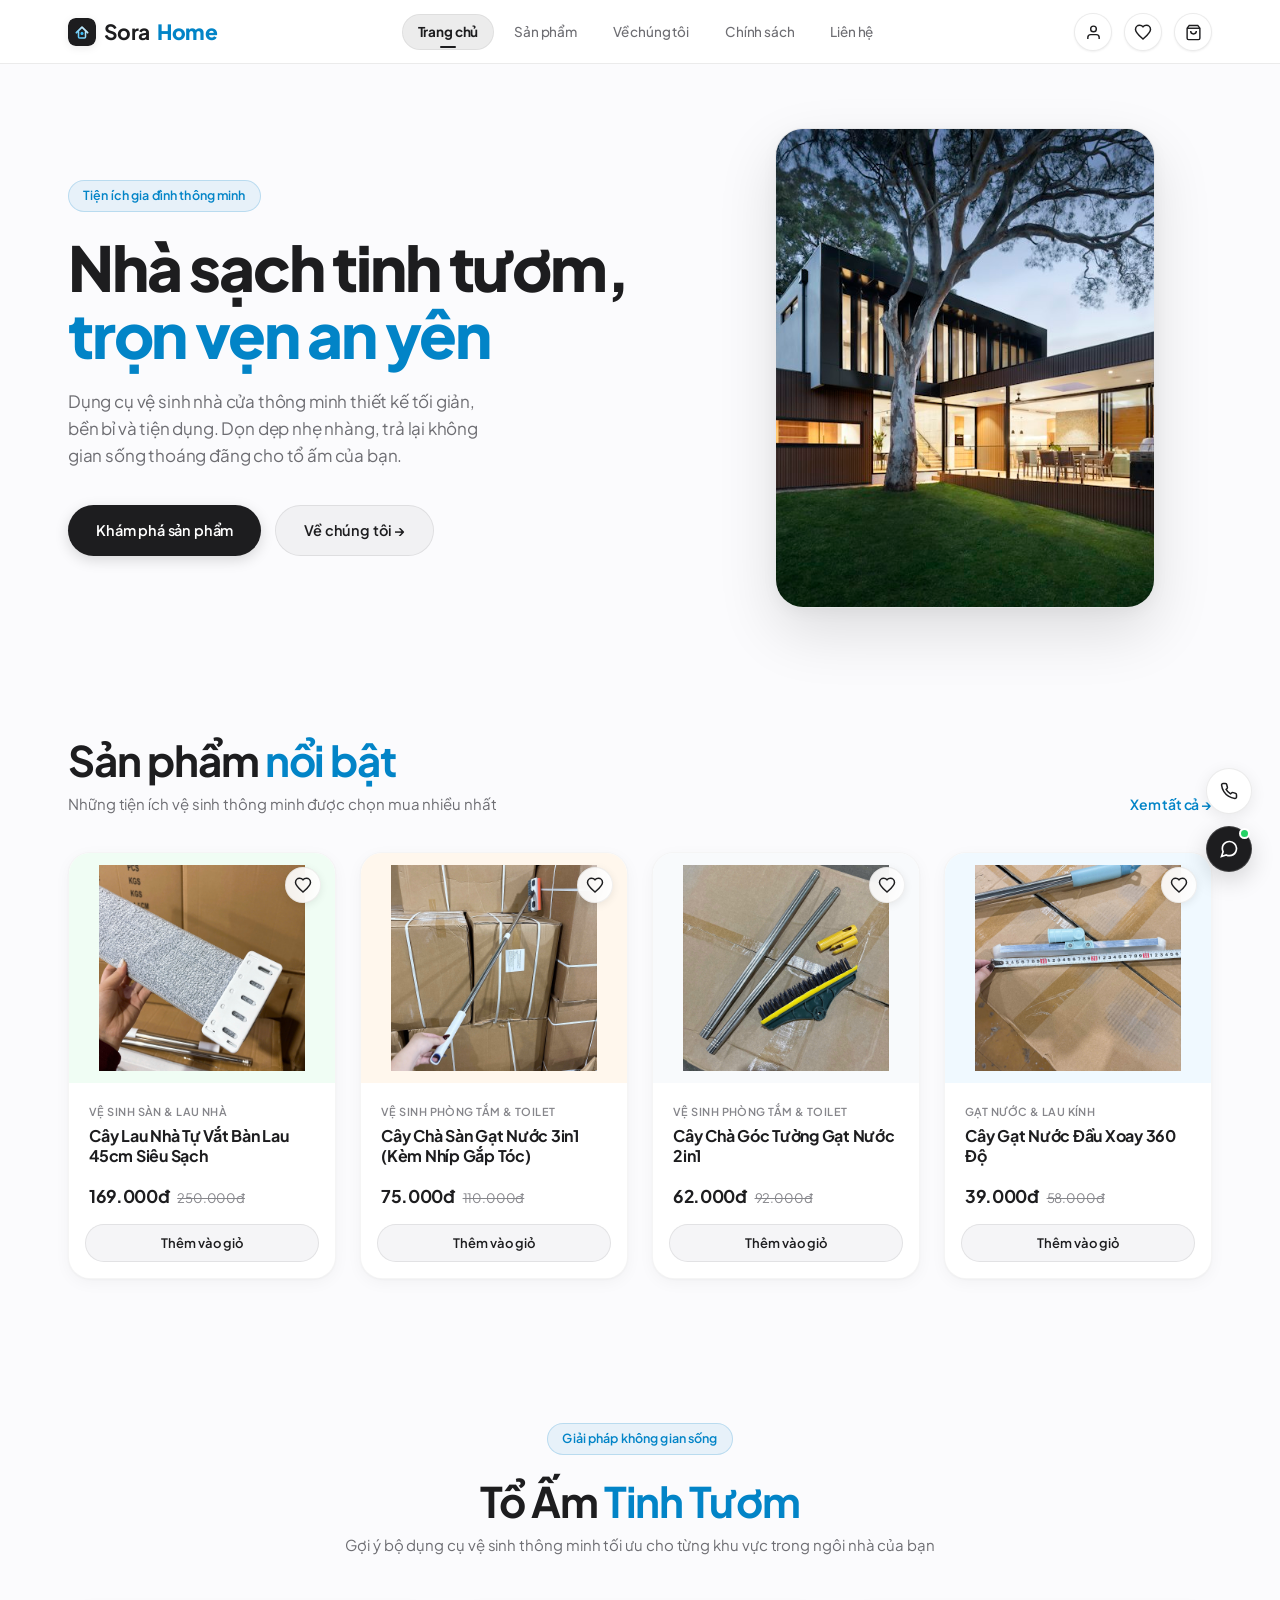
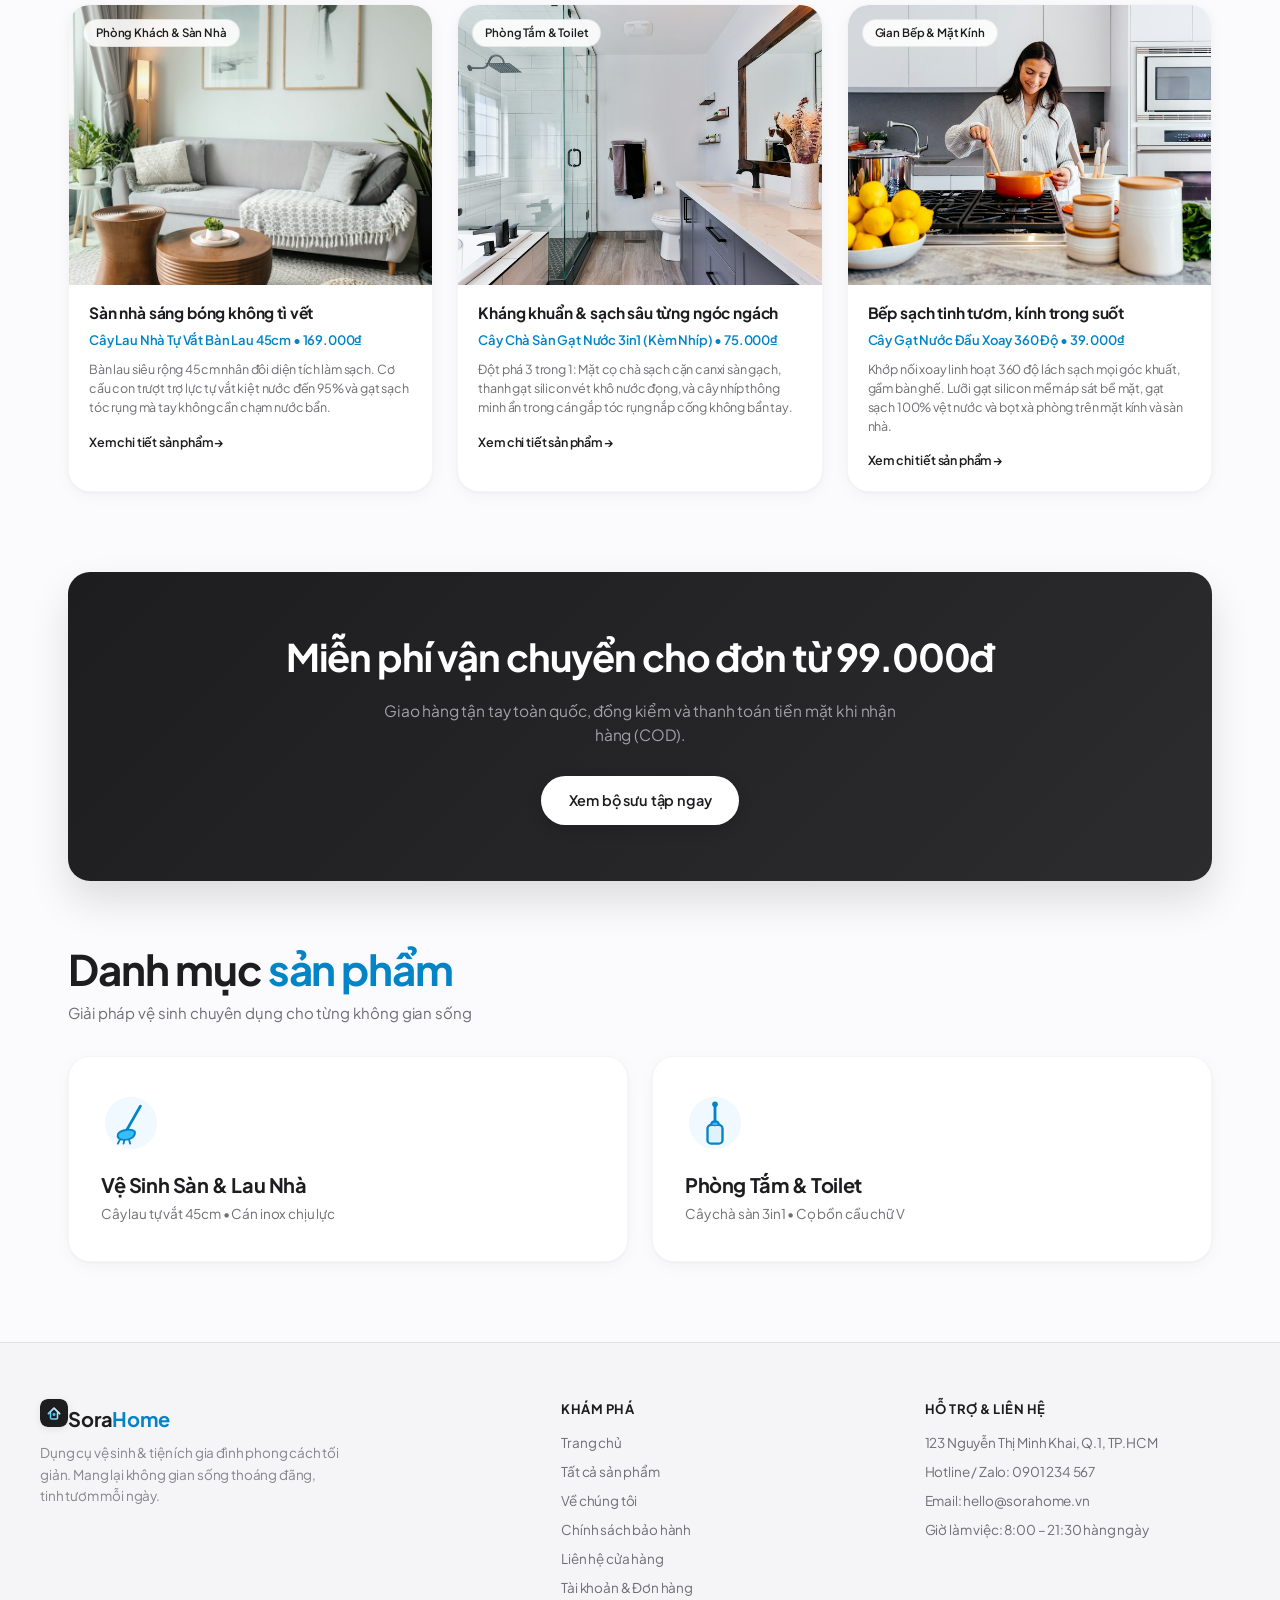
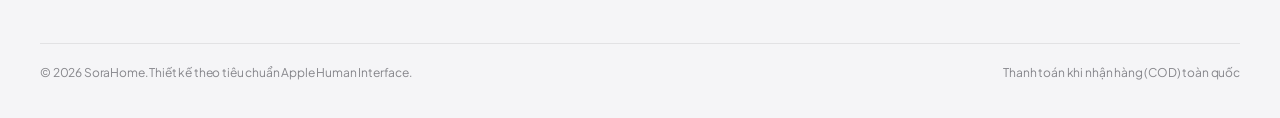
==== index.html @ 7e698f64 "feat: replace hair clips with real home cleaning tools from giadung47, update pricing 1.5x, remove s" ====
<!DOCTYPE html>
<html lang="vi">
<head>
  <meta charset="UTF-8"/>
  <meta name="viewport" content="width=device-width, initial-scale=1.0"/>
  <title>SoraHome — Dụng cụ vệ sinh & Giải pháp nhà sạch tối giản</title>
  <meta name="description" content="SoraHome — Dụng cụ vệ sinh nhà cửa, cây lau nhà thông minh, cọ toilet và tiện ích gia đình tối giản. Giao hàng toàn quốc."/>
  <link rel="icon" type="image/svg+xml" href="favicon.svg?v=26"/>
  <link rel="alternate icon" type="image/x-icon" href="favicon.ico?v=26"/>
  <link rel="apple-touch-icon" href="favicon.png?v=26"/>
  <meta name="theme-color" content="#38BDF8"/>
  <meta property="og:type" content="website"/>
  <meta property="og:title" content="SoraHome — Dụng cụ vệ sinh & Giải pháp nhà sạch tối giản"/>
  <meta property="og:description" content="Nhà sạch tinh tươm, sống trọn an yên. Dụng cụ vệ sinh nhà cửa thông minh thiết kế tối giản, vật liệu bền bỉ."/>
  <meta property="og:image" content="favicon.png?v=26"/>
  <link rel="stylesheet" href="style.css?v=26"/>
</head>
<body>

<div id="site-header"></div>

<!-- Hero Showcase -->
<section class="hero scroll-reveal">
  <div class="hero-text scroll-reveal-left">
    <div class="hero-eyebrow">Tiện ích gia đình thông minh</div>
    <h1 class="hero-title">Nhà sạch tinh tươm, <em>trọn vẹn an yên</em></h1>
    <p class="hero-desc">Dụng cụ vệ sinh nhà cửa thông minh thiết kế tối giản, bền bỉ và tiện dụng. Dọn dẹp nhẹ nhàng, trả lại không gian sống thoáng đãng cho tổ ấm của bạn.</p>
    <div class="hero-cta">
      <a href="products.html" class="btn-primary">Khám phá sản phẩm</a>
      <a href="about.html" class="btn-outline">Về chúng tôi →</a>
    </div>
  </div>
  <div class="hero-visual scroll-reveal-right">
    <div class="hero-campaign-card">
      <img src="images/lifestyle/hero-clean-home.jpg" alt="Không gian sống tinh tươm cùng SoraHome — Dụng cụ vệ sinh nhà cửa thông minh" class="hero-campaign-img" loading="eager"/>
    </div>
  </div>
</section>

<!-- Featured products -->
<section class="featured scroll-reveal">
  <div class="featured-header">
    <div>
      <h2 class="section-title">Sản phẩm <em>nổi bật</em></h2>
      <p class="section-sub">Những tiện ích vệ sinh thông minh được chọn mua nhiều nhất</p>
    </div>
    <a href="products.html" class="see-all-link">Xem tất cả →</a>
  </div>
  <div class="product-grid" id="featured-grid"></div>
</section>

<!-- Solutions: Giải pháp không gian sống (Editorial Living Spaces) -->
<section class="lookbook-section scroll-reveal" id="lookbook">
  <div class="lookbook-header">
    <div class="hero-eyebrow">Giải pháp không gian sống</div>
    <h2 class="section-title">Tổ Ấm <em>Tinh Tươm</em></h2>
    <p class="section-sub">Gợi ý bộ dụng cụ vệ sinh thông minh tối ưu cho từng khu vực trong ngôi nhà của bạn</p>
  </div>

  <div class="lookbook-grid">
    <!-- Space 1: Living Room -->
    <a href="product-detail.html?id=4" class="lookbook-card scroll-reveal delay-1" style="text-decoration:none; color:inherit; display:block;">
      <div class="lookbook-img-box">
        <span class="lookbook-overlay-tag">Phòng Khách & Sàn Nhà</span>
        <img src="images/lifestyle/living-space-livingroom.jpg" alt="Sàn nhà sáng bóng không tì vết" class="lookbook-real-img" loading="lazy"/>
      </div>
      <div class="lookbook-meta">
        <div class="lookbook-style-title">Sàn nhà sáng bóng không tì vết</div>
        <div class="lookbook-clip-name">Cây Lau Nhà Tự Vắt Bàn Lau 45cm • 169.000₫</div>
        <p class="lookbook-tip">Bàn lau siêu rộng 45cm nhân đôi diện tích làm sạch. Cơ cấu con trượt trợ lực tự vắt kiệt nước đến 95% và gạt sạch tóc rụng mà tay không cần chạm nước bẩn.</p>
        <span class="btn-shop-look">Xem chi tiết sản phẩm →</span>
      </div>
    </a>

    <!-- Space 2: Bathroom -->
    <a href="product-detail.html?id=3" class="lookbook-card scroll-reveal delay-2" style="text-decoration:none; color:inherit; display:block;">
      <div class="lookbook-img-box">
        <span class="lookbook-overlay-tag">Phòng Tắm & Toilet</span>
        <img src="images/lifestyle/living-space-bathroom.jpg" alt="Kháng khuẩn & sạch sâu từng ngóc ngách" class="lookbook-real-img" loading="lazy"/>
      </div>
      <div class="lookbook-meta">
        <div class="lookbook-style-title">Kháng khuẩn & sạch sâu từng ngóc ngách</div>
        <div class="lookbook-clip-name">Cây Chà Sàn Gạt Nước 3in1 (Kèm Nhíp) • 75.000₫</div>
        <p class="lookbook-tip">Đột phá 3 trong 1: Mặt cọ chà sạch cặn canxi sàn gạch, thanh gạt silicon vét khô nước đọng, và cây nhíp thông minh ẩn trong cán gắp tóc rụng nắp cống không bẩn tay.</p>
        <span class="btn-shop-look">Xem chi tiết sản phẩm →</span>
      </div>
    </a>

    <!-- Space 3: Kitchen -->
    <a href="product-detail.html?id=1" class="lookbook-card scroll-reveal delay-3" style="text-decoration:none; color:inherit; display:block;">
      <div class="lookbook-img-box">
        <span class="lookbook-overlay-tag">Gian Bếp & Mặt Kính</span>
        <img src="images/lifestyle/living-space-kitchen.jpg" alt="Bếp sạch tinh tươm, kính trong suốt" class="lookbook-real-img" loading="lazy"/>
      </div>
      <div class="lookbook-meta">
        <div class="lookbook-style-title">Bếp sạch tinh tươm, kính trong suốt</div>
        <div class="lookbook-clip-name">Cây Gạt Nước Đầu Xoay 360 Độ • 39.000₫</div>
        <p class="lookbook-tip">Khớp nối xoay linh hoạt 360 độ lách sạch mọi góc khuất, gầm bàn ghế. Lưỡi gạt silicon mềm áp sát bề mặt, gạt sạch 100% vệt nước và bọt xà phòng trên mặt kính và sàn nhà.</p>
        <span class="btn-shop-look">Xem chi tiết sản phẩm →</span>
      </div>
    </a>
  </div>
</section>

<!-- Minimalist Banner CTA -->
<section class="scroll-reveal" style="max-width:1200px; margin:0 auto; padding:0 28px 64px;">
  <div style="background:linear-gradient(135deg, #1d1d1f 0%, #2c2c2e 100%); border-radius:var(--radius-lg); padding:56px 40px; text-align:center; color:#fff; box-shadow:0 20px 40px rgba(0,0,0,0.12);">
    <h2 style="font-size:clamp(26px,4vw,38px); font-weight:700; letter-spacing:-0.03em; margin-bottom:12px;">Miễn phí vận chuyển cho đơn từ 99.000đ</h2>
    <p style="color:#a1a1a6; font-size:15.5px; max-width:540px; margin:0 auto 28px; line-height:1.6;">Giao hàng tận tay toàn quốc, đồng kiểm và thanh toán tiền mặt khi nhận hàng (COD).</p>
    <a href="products.html" class="btn-primary" style="background:#ffffff; color:#1d1d1f;">Xem bộ sưu tập ngay</a>
  </div>
</section>

<!-- Categories (Apple Squircle Surface Cards) -->
<section class="scroll-reveal" style="max-width:1200px; margin:0 auto; padding:0 28px 80px;">
  <h2 class="section-title" style="margin-bottom:8px;">Danh mục <em>sản phẩm</em></h2>
  <p class="section-sub" style="margin-bottom:32px;">Giải pháp vệ sinh chuyên dụng cho từng không gian sống</p>
  <div style="display:grid; grid-template-columns:1fr 1fr; gap:24px;">
    <a href="products.html?cat=floor" class="scroll-reveal-left delay-1" style="display:block; background:#ffffff; border:1px solid var(--apple-border-light); border-radius:var(--radius-lg); padding:36px 32px; box-shadow:var(--shadow-card); transition:transform 0.3s var(--spring-snappy), box-shadow 0.3s ease;" onmouseover="this.style.transform='translateY(-4px)';this.style.boxShadow='var(--shadow-hover)'" onmouseout="this.style.transform='';this.style.boxShadow='var(--shadow-card)'">
      <div style="margin-bottom:16px;">
        <svg width="60" height="60" viewBox="0 0 64 64" fill="none">
          <circle cx="32" cy="32" r="28" fill="#F0F9FF"/>
          <!-- Modern Mop Icon -->
          <line x1="42" y1="14" x2="26" y2="42" stroke="#0284C7" stroke-width="3" stroke-linecap="round"/>
          <path d="M18 44 C20 40, 32 37, 36 41 C37 45, 34 50, 24 50 C19 50, 17 47, 18 44 Z" fill="#38BDF8" stroke="#0284C7" stroke-width="2"/>
          <path d="M20 50 L18 54 M25 50 L24 54 M30 50 L31 54" stroke="#0284C7" stroke-width="2" stroke-linecap="round"/>
        </svg>
      </div>
      <div style="font-size:20px; font-weight:700; color:var(--apple-black); letter-spacing:-0.02em; margin-bottom:4px;">Vệ Sinh Sàn & Lau Nhà</div>
      <div style="font-size:13.5px; color:var(--apple-secondary);">Cây lau tự vắt 45cm • Cán inox chịu lực</div>
    </a>

    <a href="products.html?cat=bathroom" class="scroll-reveal-right delay-2" style="display:block; background:#ffffff; border:1px solid var(--apple-border-light); border-radius:var(--radius-lg); padding:36px 32px; box-shadow:var(--shadow-card); transition:transform 0.3s var(--spring-snappy), box-shadow 0.3s ease;" onmouseover="this.style.transform='translateY(-4px)';this.style.boxShadow='var(--shadow-hover)'" onmouseout="this.style.transform='';this.style.boxShadow='var(--shadow-card)'">
      <div style="margin-bottom:16px;">
        <svg width="60" height="60" viewBox="0 0 64 64" fill="none">
          <circle cx="32" cy="32" r="28" fill="#F0F9FF"/>
          <!-- Modern Toilet Brush & Base Icon -->
          <rect x="24" y="34" width="16" height="20" rx="4" fill="#E0F2FE" stroke="#0284C7" stroke-width="2.5"/>
          <line x1="32" y1="12" x2="32" y2="34" stroke="#0284C7" stroke-width="3" stroke-linecap="round"/>
          <circle cx="32" cy="12" r="3" fill="#0284C7"/>
          <path d="M28 34 C28 29, 36 29, 36 34" stroke="#0284C7" stroke-width="2.5" fill="#38BDF8"/>
        </svg>
      </div>
      <div style="font-size:20px; font-weight:700; color:var(--apple-black); letter-spacing:-0.02em; margin-bottom:4px;">Phòng Tắm & Toilet</div>
      <div style="font-size:13.5px; color:var(--apple-secondary);">Cây chà sàn 3in1 • Cọ bồn cầu chữ V</div>
    </a>
  </div>
</section>

<div id="site-footer"></div>
<div class="toast-container"></div>

<script src="products.js?v=27"></script>
<script src="cart.js?v=27"></script>
<script src="main.js?v=27"></script>
<script>
  renderHeader();
  renderFooter();

  // Hiển thị 4 sản phẩm bán chạy nhất kèm hiệu ứng cuộn mượt
  const featured = [...PRODUCTS].sort((a,b) => b.reviewsCount - a.reviewsCount).slice(0, 4);
  const featuredGrid = document.getElementById('featured-grid');
  featuredGrid.innerHTML = featured.map((p, idx) => {
    return `<div class="scroll-reveal delay-${idx + 1}">${productCardHTML(p)}</div>`;
  }).join('');
  setTimeout(initScrollReveal, 50);
</script>
</body>
</html>
---- style.css ----
/* style.css — Nếp Tóc | Nâng cấp theo chuẩn Apple Design (WWDC Fluid Interfaces) */

/* ── Typography & System Fonts ── */
@import url('https://fonts.googleapis.com/css2?family=Plus+Jakarta+Sans:wght@400;500;600;700;800&display=swap');

/* ── Reset & Apple Base ── */
*, *::before, *::after {
  box-sizing: border-box;
  margin: 0;
  padding: 0;
  -webkit-font-smoothing: antialiased;
  -moz-osx-font-smoothing: grayscale;
}

html {
  scroll-behavior: smooth;
  font-size: 16px;
}

body {
  font-family: -apple-system, BlinkMacSystemFont, "SF Pro Text", "SF Pro Display", "Plus Jakarta Sans", "Helvetica Neue", sans-serif;
  background-color: #fbfbfd;
  color: #1d1d1f;
  min-height: 100vh;
  line-height: 1.55;
  letter-spacing: -0.01em;
  overflow-x: hidden;
}

img, svg {
  display: block;
  max-width: 100%;
}

a {
  text-decoration: none;
  color: inherit;
  transition: opacity 0.2s cubic-bezier(0.2, 0.8, 0.2, 1);
}

ul { list-style: none; }

button {
  cursor: pointer;
  border: none;
  background: none;
  font-family: inherit;
  outline: none;
}

/* ── Apple Design Variables ── */
:root {
  --apple-black: #1d1d1f;
  --apple-secondary: #6e6e73;
  --apple-tertiary: #86868b;
  --apple-bg: #fbfbfd;
  --apple-surface: #ffffff;
  --apple-surface-secondary: #f5f5f7;
  --apple-border: rgba(0, 0, 0, 0.08);
  --apple-border-light: rgba(0, 0, 0, 0.04);
  
  /* Brand Accent: SoraHome Sky Blue & Fresh Living */
  --accent-rose: #0284c7;
  --accent-rose-hover: #0369a1;
  --accent-rose-soft: rgba(2, 132, 199, 0.08);
  --accent-rose-border: rgba(2, 132, 199, 0.2);
  --accent-amber: #e67700;
  --accent-blue: #0071e3;

  /* Apple Squircle Radii */
  --radius-sm: 10px;
  --radius-md: 16px;
  --radius-lg: 22px;
  --radius-pill: 9999px;

  /* Layered Shadows (Diffuse + Contact) */
  --shadow-subtle: 0 1px 3px rgba(0,0,0,0.03), 0 1px 2px rgba(0,0,0,0.04);
  --shadow-card: 0 4px 16px rgba(0,0,0,0.04), 0 1px 2px rgba(0,0,0,0.03);
  --shadow-hover: 0 20px 40px rgba(0,0,0,0.08), 0 4px 8px rgba(0,0,0,0.03);
  --shadow-modal: 0 30px 60px rgba(0,0,0,0.18), 0 10px 20px rgba(0,0,0,0.08);

  /* Apple Fluid Motion Springs */
  --spring-snappy: cubic-bezier(0.2, 0.8, 0.2, 1);
  --spring-bounce: cubic-bezier(0.16, 1, 0.3, 1);
  --spring-quick: 180ms cubic-bezier(0.2, 0.8, 0.2, 1);
}

/* ── Principle 1: Zero-Latency Physical Feedback ── */
button:active,
.btn-primary:active,
.btn-add:active,
.btn-outline:active,
.cart-btn:active,
.product-card:active {
  transform: scale(0.975) !important;
  transition: transform 90ms ease-out !important;
}

/* ── Principle 12: Translucent Materials (Frosted Glass) ── */
.topbar {
  background: var(--apple-black);
  color: #f5f5f7;
  text-align: center;
  padding: 9px 16px;
  font-size: 12.5px;
  font-weight: 500;
  letter-spacing: 0.01em;
  display: flex;
  align-items: center;
  justify-content: center;
  gap: 8px;
}

#site-header {
  min-height: 64px;
}

#app-header,
header {
  position: fixed;
  top: 0;
  left: 0;
  right: 0;
  width: 100%;
  height: 64px;
  z-index: 9999;
  background: rgba(255, 255, 255, 0.88);
  backdrop-filter: blur(20px) saturate(180%);
  -webkit-backdrop-filter: blur(20px) saturate(180%);
  border-bottom: 0.5px solid var(--apple-border);
  transition: background 0.3s ease, box-shadow 0.3s ease;
}

.nav-inner {
  max-width: 1200px;
  margin: 0 auto;
  padding: 0 28px;
  height: 64px;
  display: flex;
  align-items: center;
  justify-content: space-between;
  gap: 24px;
}

.logo {
  font-size: 21px;
  font-weight: 700;
  color: var(--apple-black);
  letter-spacing: -0.03em;
  display: flex;
  align-items: center;
  gap: 8px;
  text-decoration: none;
}

.brand-logo-img {
  width: 28px;
  height: 28px;
  border-radius: 8px;
  display: inline-block;
  flex-shrink: 0;
  box-shadow: 0 2px 8px rgba(0, 0, 0, 0.08);
  transition: transform 0.3s cubic-bezier(0.16, 1, 0.3, 1);
}

.logo:hover .brand-logo-img {
  transform: scale(1.06);
}

.logo span {
  color: var(--accent-rose);
  font-weight: 800;
}

nav {
  display: flex;
  align-items: center;
  gap: 4px;
}

nav a {
  position: relative;
  font-size: 13.5px;
  font-weight: 500;
  padding: 8px 16px;
  border-radius: var(--radius-pill);
  color: var(--apple-secondary);
  text-decoration: none;
  transition: all 0.2s var(--spring-snappy);
}

nav a:hover {
  color: var(--apple-black);
  background: rgba(0, 0, 0, 0.04);
}

nav a.active {
  color: var(--apple-black);
  font-weight: 700;
  background: rgba(0, 0, 0, 0.075);
  box-shadow: inset 0 0 0 1px rgba(0, 0, 0, 0.06);
}

nav a.active::after {
  content: '';
  position: absolute;
  bottom: 2px;
  left: 50%;
  transform: translateX(-50%);
  width: 16px;
  height: 2.5px;
  background: var(--apple-black);
  border-radius: 999px;
}

.nav-actions {
  display: flex;
  align-items: center;
  gap: 12px;
}

.cart-btn {
  position: relative;
  display: inline-flex;
  align-items: center;
  justify-content: center;
  width: 38px;
  height: 38px;
  background: var(--apple-surface);
  border: 1px solid var(--apple-border);
  border-radius: 50%;
  color: var(--apple-black);
  box-shadow: var(--shadow-subtle);
  transition: transform 0.2s var(--spring-snappy), box-shadow 0.2s var(--spring-snappy), border-color 0.2s ease;
  cursor: pointer;
  padding: 0;
}

.cart-btn:hover {
  border-color: rgba(0, 0, 0, 0.2);
  transform: scale(1.05);
  box-shadow: 0 4px 12px rgba(0,0,0,0.06);
}

.cart-btn svg {
  width: 17px;
  height: 17px;
  color: var(--apple-black);
}

#cart-badge {
  position: absolute;
  top: -4px;
  right: -4px;
  background: var(--accent-rose);
  color: #fff;
  font-size: 10.5px;
  font-weight: 700;
  min-width: 18px;
  height: 18px;
  border-radius: var(--radius-pill);
  display: none;
  align-items: center;
  justify-content: center;
  border: 2px solid #fff;
  box-shadow: 0 2px 4px rgba(214, 51, 108, 0.3);
}

@keyframes cartBump {
  0% { transform: scale(1); }
  30% { transform: scale(1.14); }
  60% { transform: scale(0.96); }
  100% { transform: scale(1); }
}

.cart-btn.cart-bump {
  animation: cartBump 0.38s cubic-bezier(0.34, 1.56, 0.64, 1);
}

/* Mobile Nav Toggle */
.nav-toggle {
  display: none;
  width: 36px;
  height: 36px;
  border-radius: 50%;
  background: rgba(0, 0, 0, 0.04);
  align-items: center;
  justify-content: center;
  flex-direction: column;
  gap: 4.5px;
  transition: background 0.2s ease;
}

.nav-toggle span {
  display: block;
  width: 16px;
  height: 1.5px;
  background: var(--apple-black);
  border-radius: 2px;
  transition: transform 0.25s var(--spring-snappy), opacity 0.2s ease;
}

/* ── Principle 15: Optical Sizing & Hierarchy ── */
.page {
  max-width: 1200px;
  margin: 0 auto;
  padding: 56px 28px 100px;
}

.page-sm {
  max-width: 780px;
  margin: 0 auto;
  padding: 56px 24px 100px;
}

.section-title {
  font-size: clamp(28px, 4.2vw, 42px);
  font-weight: 700;
  line-height: 1.15;
  letter-spacing: -0.025em;
  color: var(--apple-black);
}

.section-title em {
  color: var(--accent-rose);
  font-style: normal;
}

.section-sub {
  color: var(--apple-secondary);
  font-size: 15px;
  margin-top: 8px;
  letter-spacing: -0.005em;
}

/* ── Hero Section (Refined Apple Showcase) ── */
.hero {
  display: grid;
  grid-template-columns: 1.1fr 0.9fr;
  gap: 48px;
  align-items: center;
  min-height: 500px;
  padding: 64px 28px;
  max-width: 1200px;
  margin: 0 auto;
}

.hero-eyebrow {
  display: inline-flex;
  align-items: center;
  gap: 6px;
  background: var(--accent-rose-soft);
  color: var(--accent-rose);
  border: 1px solid var(--accent-rose-border);
  border-radius: var(--radius-pill);
  padding: 5px 14px;
  font-size: 12.5px;
  font-weight: 600;
  letter-spacing: 0.01em;
  margin-bottom: 22px;
}

.hero-title {
  font-size: clamp(38px, 5.5vw, 62px);
  font-weight: 800;
  line-height: 1.08;
  letter-spacing: -0.035em;
  color: var(--apple-black);
  margin-bottom: 20px;
}

.hero-title em {
  color: var(--accent-rose);
  font-style: normal;
}

.hero-desc {
  font-size: 17px;
  color: var(--apple-secondary);
  line-height: 1.6;
  margin-bottom: 36px;
  max-width: 440px;
  letter-spacing: -0.01em;
}

.hero-cta {
  display: flex;
  gap: 14px;
  flex-wrap: wrap;
}

.btn-primary {
  background: var(--apple-black);
  color: #ffffff;
  border-radius: var(--radius-pill);
  padding: 13px 28px;
  font-weight: 600;
  font-size: 14.5px;
  display: inline-flex;
  align-items: center;
  justify-content: center;
  box-shadow: 0 4px 14px rgba(0, 0, 0, 0.15);
  transition: transform 0.2s var(--spring-snappy), background 0.2s ease, box-shadow 0.2s ease;
}

.btn-primary:hover {
  background: #333336;
  box-shadow: 0 6px 20px rgba(0, 0, 0, 0.22);
}

.btn-outline {
  background: rgba(0, 0, 0, 0.04);
  color: var(--apple-black);
  border-radius: var(--radius-pill);
  padding: 13px 28px;
  font-weight: 600;
  font-size: 14.5px;
  display: inline-flex;
  align-items: center;
  justify-content: center;
  border: 1px solid var(--apple-border);
  transition: transform 0.2s var(--spring-snappy), background 0.2s ease, border-color 0.2s ease;
}

.btn-outline:hover {
  background: rgba(0, 0, 0, 0.08);
  border-color: rgba(0, 0, 0, 0.15);
}

/* Hero Editorial Campaign Visual (Parisian Atelier Style) */
.hero-visual {
  position: relative;
  display: flex;
  align-items: center;
  justify-content: center;
  min-height: 480px;
}

.hero-campaign-card {
  position: relative;
  width: 380px;
  max-width: 100%;
  height: 480px;
  border-radius: 28px;
  overflow: hidden;
  box-shadow: 0 24px 60px rgba(0, 0, 0, 0.12), 0 4px 16px rgba(0, 0, 0, 0.04);
  border: 1px solid rgba(0, 0, 0, 0.06);
  background: #f5f5f7;
  transition: transform 0.6s cubic-bezier(0.16, 1, 0.3, 1), box-shadow 0.6s cubic-bezier(0.16, 1, 0.3, 1);
}

.hero-campaign-card:hover {
  transform: translateY(-4px) scale(1.01);
  box-shadow: 0 32px 72px rgba(0, 0, 0, 0.16), 0 6px 20px rgba(0, 0, 0, 0.06);
}

.hero-campaign-img {
  width: 100%;
  height: 100%;
  object-fit: cover;
  object-position: center 20%;
  display: block;
}

.hero-campaign-overlay {
  position: absolute;
  inset: 0;
  display: flex;
  flex-direction: column;
  justify-content: space-between;
  padding: 22px;
  background: linear-gradient(180deg, rgba(0,0,0,0.18) 0%, rgba(0,0,0,0) 45%, rgba(0,0,0,0.48) 100%);
  pointer-events: none;
}

.hero-campaign-tag {
  align-self: flex-start;
  display: inline-flex;
  align-items: center;
  gap: 7px;
  padding: 7px 15px;
  border-radius: 9999px;
  background: rgba(255, 255, 255, 0.92);
  backdrop-filter: blur(16px);
  -webkit-backdrop-filter: blur(16px);
  color: #1d1d1f;
  font-size: 11.5px;
  font-weight: 700;
  letter-spacing: 0.04em;
  text-transform: uppercase;
  border: 0.5px solid rgba(255, 255, 255, 0.6);
  box-shadow: 0 4px 14px rgba(0, 0, 0, 0.08);
}

.hero-tag-dot {
  width: 6px;
  height: 6px;
  border-radius: 50%;
  background: #d6336c;
  display: inline-block;
}

.hero-campaign-caption {
  background: rgba(255, 255, 255, 0.94);
  backdrop-filter: blur(20px);
  -webkit-backdrop-filter: blur(20px);
  border-radius: 18px;
  padding: 14px 18px;
  border: 0.5px solid rgba(255, 255, 255, 0.8);
  box-shadow: 0 8px 24px rgba(0, 0, 0, 0.1);
  display: flex;
  flex-direction: column;
  gap: 2px;
}

.hero-campaign-caption strong {
  font-size: 14px;
  font-weight: 700;
  color: #1d1d1f;
  letter-spacing: -0.01em;
}

.hero-campaign-caption span {
  font-size: 12px;
  color: #6e6e73;
}

/* ── Stats Bar (Minimalist Apple Metric Row) ── */
.stats-bar {
  background: var(--apple-surface);
  border-top: 0.5px solid var(--apple-border);
  border-bottom: 0.5px solid var(--apple-border);
  padding: 24px 28px;
}

.stats-inner {
  max-width: 1200px;
  margin: 0 auto;
  display: flex;
  justify-content: space-around;
  gap: 20px;
  flex-wrap: wrap;
}

.stat-item {
  text-align: center;
}

.stat-num {
  font-size: 26px;
  font-weight: 700;
  letter-spacing: -0.03em;
  color: var(--apple-black);
}

.stat-label {
  font-size: 12.5px;
  color: var(--apple-tertiary);
  margin-top: 2px;
  font-weight: 500;
}

/* ── Featured Header ── */
.featured {
  max-width: 1200px;
  margin: 0 auto;
  padding: 64px 28px;
}

.featured-header {
  display: flex;
  align-items: flex-end;
  justify-content: space-between;
  margin-bottom: 36px;
  gap: 16px;
}

.see-all-link {
  font-weight: 600;
  color: var(--accent-rose);
  font-size: 14px;
  display: inline-flex;
  align-items: center;
  gap: 4px;
}

.see-all-link:hover {
  opacity: 0.8;
}

/* ── Product Grid (Refined Apple Product Cards) ── */
.product-grid {
  display: grid;
  grid-template-columns: repeat(auto-fill, minmax(260px, 1fr));
  gap: 24px;
}

.product-card {
  border-radius: var(--radius-lg);
  background: var(--apple-surface);
  border: 1px solid var(--apple-border-light);
  box-shadow: var(--shadow-card);
  overflow: hidden;
  display: flex;
  flex-direction: column;
  cursor: pointer;
  text-decoration: none;
  color: inherit;
  -webkit-tap-highlight-color: transparent;
  transition: transform 0.3s var(--spring-snappy), box-shadow 0.3s var(--spring-snappy), border-color 0.3s ease;
}

.product-card:hover {
  transform: translateY(-5px);
  box-shadow: var(--shadow-hover);
  border-color: rgba(0, 0, 0, 0.08);
}

.product-card-img {
  height: 220px;
  display: flex;
  align-items: center;
  justify-content: center;
  position: relative;
  background-color: #fafafc;
  overflow: hidden;
}

.product-tag {
  position: absolute;
  top: 14px;
  left: 14px;
  background: rgba(255, 255, 255, 0.9);
  backdrop-filter: blur(10px);
  color: var(--accent-rose);
  font-size: 11px;
  font-weight: 700;
  padding: 4px 10px;
  border-radius: var(--radius-pill);
  border: 0.5px solid var(--accent-rose-border);
  letter-spacing: 0.02em;
}

.product-tag.yellow {
  color: var(--accent-amber);
  border-color: rgba(230, 119, 0, 0.2);
}

.product-info {
  padding: 20px 20px 14px;
  flex: 1;
  display: flex;
  flex-direction: column;
  gap: 6px;
}

.product-category {
  font-size: 11px;
  font-weight: 600;
  color: var(--apple-tertiary);
  text-transform: uppercase;
  letter-spacing: 0.04em;
}

.product-name {
  font-size: 16px;
  font-weight: 700;
  line-height: 1.3;
  color: var(--apple-black);
  letter-spacing: -0.015em;
}

.product-rating {
  display: flex;
  align-items: center;
  gap: 4px;
  font-size: 12.5px;
  color: var(--apple-tertiary);
  margin-top: 2px;
}

.product-rating .stars {
  color: #ff9f0a;
  font-size: 13px;
}

.product-price-row {
  display: flex;
  align-items: baseline;
  gap: 8px;
  margin-top: 10px;
}

.product-price {
  font-size: 17.5px;
  font-weight: 700;
  color: var(--apple-black);
  letter-spacing: -0.02em;
}

.product-original {
  font-size: 13px;
  color: var(--apple-tertiary);
  text-decoration: line-through;
}

.btn-add {
  margin: 0 16px 16px;
  background: var(--apple-surface-secondary);
  color: var(--apple-black);
  border-radius: var(--radius-pill);
  padding: 10px 16px;
  font-weight: 600;
  font-size: 13px;
  border: 1px solid var(--apple-border);
  transition: background 0.2s var(--spring-snappy), color 0.2s ease, border-color 0.2s ease;
  text-align: center;
}

.btn-add:hover {
  background: var(--apple-black);
  color: #ffffff;
  border-color: var(--apple-black);
}

/* ── Filter Bar (Pill Segmented Controls) ── */
.filter-bar {
  display: inline-flex;
  background: rgba(0, 0, 0, 0.04);
  padding: 4px;
  border-radius: var(--radius-pill);
  gap: 4px;
  margin-bottom: 36px;
}

.filter-btn {
  padding: 8px 18px;
  border-radius: var(--radius-pill);
  font-weight: 500;
  font-size: 13.5px;
  color: var(--apple-secondary);
  background: transparent;
  transition: all 0.2s var(--spring-snappy);
}

.filter-btn:hover {
  color: var(--apple-black);
}

.filter-btn.active {
  background: var(--apple-surface);
  color: var(--apple-black);
  font-weight: 700;
  box-shadow: 0 2px 8px rgba(0, 0, 0, 0.08);
}

/* ── Product Detail Layout ── */
.detail-layout {
  display: grid;
  grid-template-columns: 1fr 1fr;
  gap: 56px;
  align-items: start;
}

.detail-visual {
  border-radius: var(--radius-lg);
  background: #fafafc;
  border: 1px solid var(--apple-border-light);
  height: 460px;
  display: flex;
  align-items: center;
  justify-content: center;
  position: relative;
  overflow: hidden;
  box-shadow: var(--shadow-card);
}

.detail-tag {
  position: absolute;
  top: 18px;
  left: 18px;
  background: rgba(255, 255, 255, 0.9);
  backdrop-filter: blur(10px);
  color: var(--accent-rose);
  font-size: 12px;
  font-weight: 700;
  padding: 5px 14px;
  border-radius: var(--radius-pill);
  border: 0.5px solid var(--accent-rose-border);
}

.breadcrumb {
  font-size: 13px;
  color: var(--apple-tertiary);
  margin-bottom: 20px;
}

.breadcrumb a {
  color: var(--apple-secondary);
  text-decoration: none;
  transition: color 0.15s ease;
}

.breadcrumb a:hover {
  color: var(--apple-black);
}

/* ==========================================================================
   Apple-Style Slender Circular Back Button (.btn-back)
   ========================================================================== */
.btn-back {
  display: inline-flex;
  align-items: center;
  justify-content: center;
  width: 38px;
  height: 38px;
  padding: 0;
  border-radius: 50%;
  color: var(--apple-secondary);
  background: rgba(255, 255, 255, 0.85);
  backdrop-filter: blur(20px) saturate(180%);
  -webkit-backdrop-filter: blur(20px) saturate(180%);
  border: 1px solid var(--apple-border);
  cursor: pointer;
  text-decoration: none;
  transition: all 0.25s var(--spring-snappy);
  box-shadow: 0 1px 3px rgba(0, 0, 0, 0.04);
  user-select: none;
  flex-shrink: 0;
}

.btn-back svg {
  width: 17px;
  height: 17px;
  stroke: currentColor;
  stroke-width: 1.8;
  transition: transform 0.25s var(--spring-snappy);
}

.btn-back:hover {
  background: #ffffff;
  color: var(--apple-black);
  border-color: rgba(0, 0, 0, 0.2);
  box-shadow: 0 4px 12px rgba(0, 0, 0, 0.08);
  transform: translateX(-2px) scale(1.04);
}

.btn-back:hover svg {
  transform: translateX(-2px);
}

.btn-back:active {
  transform: scale(0.92);
}

.product-nav-bar {
  display: flex;
  align-items: center;
  justify-content: space-between;
  gap: 16px;
  margin-bottom: 24px;
  flex-wrap: wrap;
}

.product-nav-bar .breadcrumb {
  margin-bottom: 0;
}

/* Floating Back Button (Circular Glass Icon) */
.floating-back-btn {
  position: fixed;
  bottom: 24px;
  left: 24px;
  z-index: 990;
  display: inline-flex;
  align-items: center;
  justify-content: center;
  width: 44px;
  height: 44px;
  padding: 0;
  border-radius: 50%;
  color: var(--apple-black);
  background: rgba(255, 255, 255, 0.92);
  backdrop-filter: blur(20px) saturate(180%);
  -webkit-backdrop-filter: blur(20px) saturate(180%);
  border: 1px solid var(--apple-border);
  box-shadow: 0 8px 24px rgba(0, 0, 0, 0.12);
  cursor: pointer;
  text-decoration: none;
  transition: all 0.3s var(--spring-snappy);
  opacity: 0;
  pointer-events: none;
  transform: translateY(12px);
}

.floating-back-btn.visible {
  opacity: 1;
  pointer-events: auto;
  transform: translateY(0);
}

.floating-back-btn svg {
  width: 18px;
  height: 18px;
  stroke: currentColor;
  stroke-width: 1.8;
  transition: transform 0.25s var(--spring-snappy);
}

.floating-back-btn:hover {
  background: #ffffff;
  box-shadow: 0 12px 32px rgba(0, 0, 0, 0.16);
  transform: translateY(-2px) scale(1.05);
}

.floating-back-btn:hover svg {
  transform: translateX(-2px);
}

.floating-back-btn:active {
  transform: scale(0.92);
}

@media (max-width: 768px) {
  .floating-back-btn {
    bottom: 84px; /* Above mobile sticky ATC bar */
    left: 16px;
    width: 40px;
    height: 40px;
  }
}

/* Image Zoom Lightbox & Real Product Photography */
.detail-visual {
  position: relative;
  cursor: zoom-in;
}

.detail-visual img {
  width: 100%;
  height: 100%;
  object-fit: contain;
  padding: 16px;
  box-sizing: border-box;
  border-radius: inherit;
  display: block;
}

.product-real-img {
  width: 100%;
  height: 100%;
  object-fit: contain;
  padding: 12px;
  box-sizing: border-box;
  border-radius: inherit;
  display: block;
}

.visual-zoom-badge {
  position: absolute;
  bottom: 14px;
  right: 14px;
  display: inline-flex;
  align-items: center;
  gap: 6px;
  padding: 6px 12px;
  font-size: 11.5px;
  font-weight: 600;
  color: var(--apple-secondary);
  background: rgba(255, 255, 255, 0.88);
  backdrop-filter: blur(12px);
  -webkit-backdrop-filter: blur(12px);
  border: 1px solid var(--apple-border);
  border-radius: 980px;
  box-shadow: 0 2px 8px rgba(0,0,0,0.06);
  pointer-events: none;
  transition: all 0.2s ease;
}

.detail-visual:hover .visual-zoom-badge {
  color: var(--apple-black);
  background: #ffffff;
  box-shadow: 0 4px 12px rgba(0,0,0,0.1);
  transform: scale(1.03);
}

.image-lightbox {
  position: fixed;
  inset: 0;
  z-index: 10000;
  background: rgba(0, 0, 0, 0.65);
  backdrop-filter: blur(24px) saturate(180%);
  -webkit-backdrop-filter: blur(24px) saturate(180%);
  display: flex;
  align-items: center;
  justify-content: center;
  padding: 24px;
  opacity: 0;
  pointer-events: none;
  transition: opacity 0.3s cubic-bezier(0.16, 1, 0.3, 1);
}

.image-lightbox.active {
  opacity: 1;
  pointer-events: auto;
}

.lightbox-content {
  background: #ffffff;
  border-radius: var(--radius-xl);
  padding: 36px 32px 32px;
  max-width: 520px;
  width: 100%;
  text-align: center;
  position: relative;
  box-shadow: 0 32px 64px rgba(0,0,0,0.25);
  transform: scale(0.92);
  transition: transform 0.35s var(--spring-snappy);
}

.image-lightbox.active .lightbox-content {
  transform: scale(1);
}

.lightbox-header {
  display: flex;
  align-items: center;
  justify-content: space-between;
  margin-bottom: 20px;
}

.lightbox-title {
  font-size: 13.5px;
  font-weight: 600;
  color: var(--apple-secondary);
}

.detail-name {
  font-size: clamp(26px, 3.5vw, 36px);
  font-weight: 700;
  letter-spacing: -0.03em;
  line-height: 1.15;
  color: var(--apple-black);
  margin-bottom: 10px;
}

.detail-rating {
  display: flex;
  align-items: center;
  gap: 8px;
  font-size: 14px;
  color: var(--apple-secondary);
  margin-bottom: 18px;
}

.detail-rating .stars {
  color: #ff9f0a;
}

.detail-price-row {
  display: flex;
  align-items: baseline;
  gap: 12px;
  margin-bottom: 20px;
}

.detail-price {
  font-size: 32px;
  font-weight: 700;
  letter-spacing: -0.03em;
  color: var(--apple-black);
}

.detail-original {
  font-size: 18px;
  color: var(--apple-tertiary);
  text-decoration: line-through;
}

.detail-discount {
  background: var(--accent-rose-soft);
  color: var(--accent-rose);
  border-radius: var(--radius-sm);
  padding: 3px 8px;
  font-size: 12px;
  font-weight: 700;
}

.detail-desc {
  font-size: 15.5px;
  line-height: 1.65;
  color: var(--apple-secondary);
  margin-bottom: 28px;
}

.detail-section-title {
  font-size: 12.5px;
  font-weight: 600;
  text-transform: uppercase;
  letter-spacing: 0.04em;
  color: var(--apple-tertiary);
  margin-bottom: 10px;
}

.swatch-row {
  display: flex;
  gap: 10px;
  flex-wrap: wrap;
  margin-bottom: 28px;
}

.swatch-opt {
  display: inline-flex;
  align-items: center;
  gap: 8px;
  padding: 8px 16px;
  border-radius: var(--radius-pill);
  border: 1px solid var(--apple-border);
  background: var(--apple-surface);
  font-size: 13.5px;
  font-weight: 500;
  cursor: pointer;
  box-shadow: var(--shadow-subtle);
  transition: all 0.2s var(--spring-snappy);
}

.swatch-opt:hover {
  border-color: rgba(0, 0, 0, 0.2);
}

.swatch-opt.selected {
  border-color: var(--apple-black);
  background: var(--apple-surface);
  font-weight: 600;
  box-shadow: 0 2px 8px rgba(0,0,0,0.08);
}

.swatch-opt .dot {
  width: 14px;
  height: 14px;
  border-radius: 50%;
  flex-shrink: 0;
}

/* ── Contextual Variant Selectors (Non-rigid Apple E-commerce UX) ── */

/* 1. Combo Selector Grid (For Multi-item Bundles / Sets) */
.combo-selector-grid {
  display: grid;
  grid-template-columns: 1fr 1fr;
  gap: 10px;
  margin-bottom: 24px;
}

@media (max-width: 640px) {
  .combo-selector-grid {
    grid-template-columns: 1fr;
    gap: 8px;
  }
}

.combo-opt-card {
  display: flex;
  align-items: center;
  gap: 12px;
  padding: 10px 14px;
  border-radius: var(--radius-md);
  border: 1.5px solid var(--apple-border);
  background: var(--apple-surface);
  cursor: pointer;
  transition: all 0.2s var(--spring-snappy);
  position: relative;
  text-align: left;
}

.combo-opt-card:hover {
  border-color: var(--apple-border-dark);
  background: var(--apple-surface-secondary);
}

.combo-opt-card.selected {
  border-color: var(--apple-black);
  background: #ffffff;
  box-shadow: 0 4px 16px rgba(0, 0, 0, 0.08);
}

.combo-thumb-box {
  width: 44px;
  height: 44px;
  border-radius: 8px;
  overflow: hidden;
  background: #f5f5f7;
  flex-shrink: 0;
}

.combo-thumb-box img {
  width: 100%;
  height: 100%;
  object-fit: cover;
  display: block;
}

.combo-info-box {
  flex: 1;
  min-width: 0;
}

.combo-name {
  font-size: 13px;
  font-weight: 600;
  color: var(--apple-black);
  line-height: 1.3;
}

.combo-meta {
  display: flex;
  align-items: center;
  gap: 6px;
  margin-top: 3px;
}

.combo-tag {
  font-size: 10.5px;
  font-weight: 600;
  padding: 1px 6px;
  border-radius: 4px;
  background: #f1f3f5;
  color: #495057;
}

.combo-sub {
  font-size: 11px;
  color: var(--apple-tertiary);
}

.combo-check-icon {
  width: 18px;
  height: 18px;
  border-radius: 50%;
  border: 1.5px solid var(--apple-border);
  display: flex;
  align-items: center;
  justify-content: center;
  color: transparent;
  flex-shrink: 0;
  transition: all 0.2s ease;
}

.combo-opt-card.selected .combo-check-icon {
  background: var(--apple-black);
  border-color: var(--apple-black);
  color: #ffffff;
}

/* Bundle Includes Callout Box */
.bundle-includes-box {
  margin: 0 0 24px;
  padding: 14px 16px;
  background: var(--apple-surface-secondary);
  border: 1px solid var(--apple-border);
  border-radius: var(--radius-md);
}

.bundle-includes-header {
  display: flex;
  align-items: center;
  gap: 8px;
  font-size: 13px;
  color: var(--apple-black);
  margin-bottom: 8px;
}

.bundle-includes-list {
  margin: 0;
  padding-left: 18px;
  font-size: 12.5px;
  color: var(--apple-secondary);
  line-height: 1.6;
}

/* 2. Shape Selector Row (For Individual clips with different shapes & sizes) */
.shape-selector-row {
  display: flex;
  flex-wrap: wrap;
  gap: 10px;
  margin-bottom: 24px;
}

.shape-opt-pill {
  display: inline-flex;
  align-items: center;
  gap: 8px;
  padding: 6px 12px 6px 6px;
  border-radius: var(--radius-pill);
  border: 1.5px solid var(--apple-border);
  background: var(--apple-surface);
  cursor: pointer;
  transition: all 0.2s var(--spring-snappy);
}

.shape-opt-pill:hover {
  border-color: var(--apple-border-dark);
  background: var(--apple-surface-secondary);
}

.shape-opt-pill.selected {
  border-color: var(--apple-black);
  background: #ffffff;
  box-shadow: 0 4px 14px rgba(0, 0, 0, 0.08);
}

.shape-thumb-mini {
  width: 32px;
  height: 32px;
  border-radius: 50%;
  overflow: hidden;
  background: #f8bbd0;
  flex-shrink: 0;
}

.shape-thumb-mini img {
  width: 100%;
  height: 100%;
  object-fit: cover;
  display: block;
}

.shape-name {
  font-size: 13px;
  font-weight: 600;
  color: var(--apple-black);
}

.shape-size-tag {
  font-size: 11px;
  font-weight: 700;
  padding: 2px 7px;
  border-radius: var(--radius-pill);
  background: #fce4ec;
  color: #c2185b;
}

/* 3. Gallery Thumbnail Slider / Row */
.gallery-thumbnail-row {
  display: flex;
  gap: 8px;
  margin-top: 14px;
  overflow-x: auto;
  padding-bottom: 4px;
  -webkit-overflow-scrolling: touch;
}

.gallery-thumb-item {
  width: 52px;
  height: 52px;
  border-radius: 10px;
  border: 2px solid #e5e5ea;
  overflow: hidden;
  cursor: pointer;
  flex-shrink: 0;
  transition: all 0.2s ease;
  background: #fafafc;
}

.gallery-thumb-item:hover {
  border-color: #8e8e93;
}

.gallery-thumb-item.active {
  border-color: var(--apple-black);
  box-shadow: 0 0 0 1px var(--apple-black);
}

.gallery-thumb-item img {
  width: 100%;
  height: 100%;
  object-fit: cover;
  display: block;
}
  border: 1px solid rgba(0,0,0,0.15);
}

.qty-row {
  display: flex;
  align-items: center;
  gap: 16px;
  margin-bottom: 28px;
}

.qty-ctrl {
  display: inline-flex;
  align-items: center;
  border: 1px solid var(--apple-border);
  border-radius: var(--radius-pill);
  background: var(--apple-surface);
  box-shadow: var(--shadow-subtle);
  overflow: hidden;
}

.qty-ctrl button {
  width: 36px;
  height: 36px;
  font-size: 16px;
  color: var(--apple-black);
  display: flex;
  align-items: center;
  justify-content: center;
  transition: background 0.15s ease;
}

.qty-ctrl button:hover {
  background: var(--apple-surface-secondary);
}

.qty-ctrl input {
  width: 44px;
  height: 36px;
  text-align: center;
  border: none;
  font-size: 14.5px;
  font-weight: 600;
  color: var(--apple-black);
  outline: none;
  background: transparent;
}

.detail-actions {
  display: flex;
  gap: 12px;
  flex-direction: column;
}

.btn-buy-now {
  background: var(--apple-black);
  color: #ffffff;
  border-radius: var(--radius-pill);
  padding: 15px;
  font-weight: 600;
  font-size: 15px;
  text-align: center;
  box-shadow: 0 4px 16px rgba(0, 0, 0, 0.14);
  transition: all 0.2s var(--spring-snappy);
}

.btn-buy-now:hover {
  background: #333336;
  box-shadow: 0 6px 22px rgba(0, 0, 0, 0.2);
}

.btn-add-detail {
  background: var(--apple-surface-secondary);
  color: var(--apple-black);
  border-radius: var(--radius-pill);
  padding: 15px;
  font-weight: 600;
  font-size: 15px;
  text-align: center;
  border: 1px solid var(--apple-border);
  transition: all 0.2s var(--spring-snappy);
}

.btn-add-detail:hover {
  background: rgba(0, 0, 0, 0.08);
}

.detail-specs {
  background: var(--apple-surface-secondary);
  border-radius: var(--radius-md);
  padding: 20px 24px;
  margin-top: 28px;
}

.detail-specs p {
  font-size: 13.5px;
  padding: 8px 0;
  border-bottom: 0.5px solid var(--apple-border);
  color: var(--apple-secondary);
}

.detail-specs p:last-child {
  border: none;
}

.detail-specs strong {
  color: var(--apple-black);
  margin-right: 8px;
}

/* ── Cart Page ── */
.cart-layout {
  display: grid;
  grid-template-columns: 1fr 380px;
  gap: 36px;
  align-items: start;
}

.cart-item {
  display: grid;
  grid-template-columns: 72px 1fr auto;
  gap: 18px;
  align-items: center;
  padding: 20px;
  border-radius: var(--radius-md);
  background: var(--apple-surface);
  border: 1px solid var(--apple-border-light);
  box-shadow: var(--shadow-subtle);
  margin-bottom: 14px;
  transition: transform 0.2s var(--spring-snappy), box-shadow 0.2s ease;
}

.cart-item:hover {
  box-shadow: var(--shadow-card);
}

.cart-item-thumb {
  width: 72px;
  height: 72px;
  border-radius: var(--radius-sm);
  background: #fafafc;
  display: flex;
  align-items: center;
  justify-content: center;
  flex-shrink: 0;
  border: 1px solid var(--apple-border-light);
}

.cart-item-name {
  font-weight: 600;
  font-size: 15px;
  color: var(--apple-black);
  margin-bottom: 3px;
}

.cart-item-swatch {
  font-size: 12.5px;
  color: var(--apple-tertiary);
  margin-bottom: 6px;
}

.cart-item-price {
  font-weight: 700;
  font-size: 15px;
  color: var(--apple-black);
}

.cart-qty-ctrl {
  display: inline-flex;
  align-items: center;
  border: 1px solid var(--apple-border);
  border-radius: var(--radius-pill);
  background: var(--apple-surface);
  overflow: hidden;
}

.cart-qty-ctrl button {
  width: 30px;
  height: 30px;
  font-size: 15px;
  color: var(--apple-black);
  display: flex;
  align-items: center;
  justify-content: center;
}

.cart-qty-ctrl button:hover {
  background: var(--apple-surface-secondary);
}

.cart-qty-ctrl span {
  width: 32px;
  text-align: center;
  font-weight: 600;
  font-size: 13.5px;
}

.cart-item-right {
  display: flex;
  flex-direction: column;
  align-items: flex-end;
  gap: 8px;
}

.btn-remove {
  font-size: 18px;
  color: var(--apple-tertiary);
  transition: color 0.15s ease;
}

.btn-remove:hover {
  color: var(--accent-rose);
}

.cart-summary-box {
  background: var(--apple-surface);
  border: 1px solid var(--apple-border-light);
  box-shadow: var(--shadow-card);
  border-radius: var(--radius-lg);
  padding: 32px 28px;
  position: sticky;
  top: 84px;
}

.summary-title {
  font-size: 19px;
  font-weight: 700;
  color: var(--apple-black);
  letter-spacing: -0.02em;
  margin-bottom: 20px;
}

.summary-row {
  display: flex;
  justify-content: space-between;
  padding: 10px 0;
  font-size: 14px;
  color: var(--apple-secondary);
  border-bottom: 0.5px solid var(--apple-border);
}

.summary-total {
  display: flex;
  justify-content: space-between;
  align-items: baseline;
  padding: 16px 0 4px;
  margin-top: 4px;
}

.summary-total-label {
  font-size: 16px;
  font-weight: 700;
  color: var(--apple-black);
}

.summary-total-price {
  font-size: 24px;
  font-weight: 700;
  letter-spacing: -0.02em;
  color: var(--apple-black);
}

.free-ship-notice {
  background: var(--accent-rose-soft);
  color: var(--accent-rose);
  border: 0.5px solid var(--accent-rose-border);
  border-radius: var(--radius-sm);
  padding: 10px 14px;
  font-size: 13px;
  font-weight: 600;
  margin: 14px 0;
  text-align: center;
}

.btn-checkout {
  display: block;
  background: var(--apple-black);
  color: #ffffff;
  border-radius: var(--radius-pill);
  padding: 15px;
  font-weight: 600;
  font-size: 15px;
  text-align: center;
  margin-top: 20px;
  box-shadow: 0 4px 16px rgba(0, 0, 0, 0.12);
  transition: all 0.2s var(--spring-snappy);
}

.btn-checkout:hover {
  background: #333336;
  box-shadow: 0 6px 20px rgba(0, 0, 0, 0.18);
}

.empty-cart {
  text-align: center;
  padding: 80px 24px;
}

.empty-cart .big-icon {
  font-size: 64px;
  margin-bottom: 16px;
}

.empty-cart h2 {
  font-size: 24px;
  font-weight: 700;
  margin-bottom: 8px;
}

.empty-cart p {
  color: var(--apple-secondary);
  margin-bottom: 24px;
}

/* ── Checkout Page ── */
.checkout-layout {
  display: grid;
  grid-template-columns: 1fr 380px;
  gap: 36px;
  align-items: start;
}

.checkout-form-box {
  background: var(--apple-surface);
  border: 1px solid var(--apple-border-light);
  border-radius: var(--radius-lg);
  padding: 36px 32px;
  box-shadow: var(--shadow-card);
}

.form-title {
  font-size: 21px;
  font-weight: 700;
  color: var(--apple-black);
  letter-spacing: -0.02em;
  margin-bottom: 24px;
}

.form-group {
  margin-bottom: 22px;
}

.form-group label {
  display: block;
  font-weight: 600;
  font-size: 13.5px;
  color: var(--apple-black);
  margin-bottom: 6px;
}

.form-group label span {
  color: var(--accent-rose);
}

.form-control {
  width: 100%;
  border: 1px solid var(--apple-border);
  border-radius: var(--radius-sm);
  padding: 12px 16px;
  font-size: 14.5px;
  font-family: inherit;
  background: #fafafc;
  color: var(--apple-black);
  outline: none;
  transition: border-color 0.2s ease, background 0.2s ease, box-shadow 0.2s ease;
}

.form-control:focus {
  border-color: var(--accent-blue);
  background: #ffffff;
  box-shadow: 0 0 0 3px rgba(0, 113, 227, 0.15);
}

.form-control.error {
  border-color: #ff3b30;
  background: #fff5f5;
}

.error-msg {
  color: #ff3b30;
  font-size: 12px;
  margin-top: 5px;
  display: none;
  font-weight: 500;
}

.error-msg.show {
  display: block;
}

.payment-box {
  border: 1px solid var(--apple-border);
  border-radius: var(--radius-sm);
  padding: 16px;
  display: flex;
  align-items: center;
  gap: 14px;
  background: #fafafc;
}

.payment-icon {
  font-size: 24px;
}

.consent-row {
  display: flex;
  align-items: flex-start;
  gap: 10px;
}

.consent-row input[type="checkbox"] {
  width: 18px;
  height: 18px;
  accent-color: var(--apple-black);
  margin-top: 2px;
}

.consent-label {
  font-size: 13.5px;
  color: var(--apple-secondary);
  line-height: 1.5;
}

.btn-submit {
  width: 100%;
  background: var(--apple-black);
  color: #ffffff;
  border-radius: var(--radius-pill);
  padding: 15px;
  font-weight: 600;
  font-size: 15.5px;
  margin-top: 26px;
  box-shadow: 0 4px 16px rgba(0,0,0,0.12);
  transition: all 0.2s var(--spring-snappy);
}

.btn-submit:hover {
  background: #333336;
  box-shadow: 0 6px 20px rgba(0,0,0,0.18);
}

.order-summary-box {
  background: var(--apple-surface);
  border: 1px solid var(--apple-border-light);
  border-radius: var(--radius-lg);
  padding: 28px;
  box-shadow: var(--shadow-card);
  position: sticky;
  top: 84px;
}

/* ── Modal (Apple Sheet Spring Interaction) ── */
.modal-overlay {
  position: fixed;
  inset: 0;
  background: rgba(0, 0, 0, 0.45);
  backdrop-filter: blur(12px);
  -webkit-backdrop-filter: blur(12px);
  z-index: 10000;
  display: none;
  align-items: center;
  justify-content: center;
  padding: 24px;
}

.modal-overlay.show {
  display: flex;
}

.modal-box {
  background: var(--apple-surface);
  border: 1px solid var(--apple-border-light);
  border-radius: 28px;
  padding: 44px 36px;
  max-width: 440px;
  width: 100%;
  text-align: center;
  box-shadow: var(--shadow-modal);
  animation: appleSpringModal 0.4s var(--spring-bounce);
}

@keyframes appleSpringModal {
  from {
    opacity: 0;
    transform: scale(0.92) translateY(12px);
  }
  to {
    opacity: 1;
    transform: scale(1) translateY(0);
  }
}

.modal-icon {
  font-size: 56px;
  margin-bottom: 14px;
}

.modal-title {
  font-size: 24px;
  font-weight: 700;
  color: var(--apple-black);
  letter-spacing: -0.02em;
  margin-bottom: 8px;
}

.modal-code {
  font-size: 21px;
  font-weight: 700;
  color: var(--accent-rose);
  background: var(--accent-rose-soft);
  border: 1px solid var(--accent-rose-border);
  padding: 8px 18px;
  border-radius: var(--radius-md);
  display: inline-block;
  margin: 12px 0 16px;
  letter-spacing: 0.05em;
}

.modal-desc {
  font-size: 14.5px;
  color: var(--apple-secondary);
  line-height: 1.6;
  margin-bottom: 26px;
}

/* ── About & Policy Pages ── */
.about-hero {
  background: #fafafc;
  border: 1px solid var(--apple-border-light);
  border-radius: var(--radius-lg);
  padding: 64px 44px;
  margin-bottom: 48px;
  display: grid;
  grid-template-columns: 1.2fr 0.8fr;
  gap: 40px;
  align-items: center;
  box-shadow: var(--shadow-card);
}

.value-cards {
  display: grid;
  grid-template-columns: repeat(auto-fill, minmax(240px, 1fr));
  gap: 20px;
}

.value-card {
  background: var(--apple-surface);
  border: 1px solid var(--apple-border-light);
  border-radius: var(--radius-md);
  padding: 24px;
  box-shadow: var(--shadow-subtle);
  transition: transform 0.25s var(--spring-snappy), box-shadow 0.25s ease;
}

.value-card:hover {
  transform: translateY(-4px);
  box-shadow: var(--shadow-card);
}

.value-icon {
  font-size: 28px;
  margin-bottom: 12px;
}

.value-title {
  font-size: 16px;
  font-weight: 700;
  color: var(--apple-black);
  margin-bottom: 6px;
}

.value-desc {
  font-size: 13.5px;
  color: var(--apple-secondary);
  line-height: 1.6;
}

.policy-toc {
  display: flex;
  gap: 8px;
  flex-wrap: wrap;
  margin-bottom: 40px;
}

.policy-toc a {
  padding: 8px 16px;
  border-radius: var(--radius-pill);
  background: rgba(0, 0, 0, 0.04);
  font-size: 13px;
  font-weight: 500;
  color: var(--apple-secondary);
  transition: all 0.2s ease;
}

.policy-toc a:hover {
  background: var(--apple-black);
  color: #ffffff;
}

.policy-section {
  margin-bottom: 48px;
}

.policy-section h2 {
  font-size: 21px;
  font-weight: 700;
  color: var(--apple-black);
  margin-bottom: 14px;
  padding-bottom: 10px;
  border-bottom: 0.5px solid var(--apple-border);
}

.policy-section p, .policy-section li {
  font-size: 14.5px;
  line-height: 1.8;
  color: var(--apple-secondary);
}

.policy-section ul {
  padding-left: 20px;
  list-style: disc;
}

.policy-contact {
  background: #fafafc;
  border: 1px solid var(--apple-border-light);
  border-radius: var(--radius-md);
  padding: 24px;
  margin-top: 20px;
}

.policy-contact strong {
  display: block;
  font-size: 16px;
  font-weight: 700;
  margin-bottom: 8px;
}

/* ── Toast (Apple Dynamic Pill) ── */
.toast-container {
  position: fixed;
  bottom: 32px;
  left: 50%;
  transform: translateX(-50%);
  z-index: 99999;
  display: flex;
  flex-direction: column;
  gap: 8px;
  align-items: center;
  pointer-events: none;
}

.toast {
  background: #1d1d1f !important;
  color: #ffffff !important;
  padding: 12px 24px;
  border-radius: var(--radius-pill);
  font-weight: 600;
  font-size: 13.5px;
  box-shadow: 0 12px 30px rgba(0, 0, 0, 0.25);
  animation: appleToastIn 0.35s var(--spring-bounce), appleToastOut 0.3s ease 2.3s forwards;
  white-space: nowrap;
  border: 1px solid rgba(255, 255, 255, 0.15);
  z-index: 999999;
}

.toast.success {
  background: #1d1d1f !important;
  color: #ffffff !important;
  border-color: rgba(40, 167, 69, 0.4);
}

.toast.error {
  background: #1d1d1f !important;
  color: #ffffff !important;
  border-color: rgba(224, 49, 49, 0.4);
}

@keyframes appleToastIn {
  from { opacity: 0; transform: translateY(16px) scale(0.95); }
  to { opacity: 1; transform: translateY(0) scale(1); }
}

@keyframes appleToastOut {
  from { opacity: 1; transform: translateY(0) scale(1); }
  to { opacity: 0; transform: translateY(16px) scale(0.95); }
}

/* ── Footer (Clean Apple Bottom Grid) ── */
footer {
  background: #f5f5f7;
  color: var(--apple-secondary);
  padding: 56px 28px 36px;
  border-top: 0.5px solid var(--apple-border);
}

.footer-inner {
  max-width: 1200px;
  margin: 0 auto;
  display: grid;
  grid-template-columns: 1.5fr 1fr 1fr;
  gap: 48px;
}

.footer-logo {
  font-size: 20px;
  font-weight: 700;
  color: var(--apple-black);
  margin-bottom: 8px;
}

.footer-logo span {
  color: var(--accent-rose);
}

.footer-desc {
  font-size: 13.5px;
  line-height: 1.6;
  max-width: 300px;
  color: var(--apple-tertiary);
}

.footer-col h4 {
  font-size: 13px;
  font-weight: 700;
  text-transform: uppercase;
  letter-spacing: 0.04em;
  color: var(--apple-black);
  margin-bottom: 14px;
}

.footer-col a, .footer-col p {
  font-size: 13.5px;
  color: var(--apple-secondary);
  display: block;
  margin-bottom: 8px;
}

.footer-col a:hover {
  color: var(--apple-black);
}

.footer-bottom {
  max-width: 1200px;
  margin: 36px auto 0;
  padding-top: 20px;
  border-top: 0.5px solid var(--apple-border);
  display: flex;
  justify-content: space-between;
  align-items: center;
  flex-wrap: wrap;
  gap: 8px;
}

.footer-bottom p {
  font-size: 12px;
  color: var(--apple-tertiary);
}

/* ── Responsive & iOS Mobile Sheet Navigation ── */
@media (max-width: 768px) {
  nav {
    display: none;
    position: fixed;
    top: 64px;
    left: 0;
    right: 0;
    background: rgba(255, 255, 255, 0.94);
    backdrop-filter: blur(24px);
    -webkit-backdrop-filter: blur(24px);
    border-bottom: 0.5px solid var(--apple-border);
    padding: 16px 20px 24px;
    flex-direction: column;
    gap: 6px;
    box-shadow: 0 20px 40px rgba(0, 0, 0, 0.1);
    z-index: 998;
    animation: appleSheetSlide 0.28s var(--spring-snappy);
  }

  @keyframes appleSheetSlide {
    from { opacity: 0; transform: translateY(-10px); }
    to { opacity: 1; transform: translateY(0); }
  }

  nav.open {
    display: flex;
  }

  nav a {
    font-size: 15px;
    padding: 12px 18px;
    border-radius: var(--radius-md);
    color: var(--apple-secondary);
  }

  nav a.active {
    font-weight: 700;
    color: var(--apple-black);
    background: rgba(0, 0, 0, 0.06);
    border-left: 3px solid var(--apple-black);
    border-radius: 0 var(--radius-md) var(--radius-md) 0;
  }

  nav a.active::after {
    display: none;
  }

  .nav-toggle {
    display: flex;
  }

  .nav-toggle.open span:nth-child(1) {
    transform: translateY(6px) rotate(45deg);
  }
  .nav-toggle.open span:nth-child(2) {
    opacity: 0;
  }
  .nav-toggle.open span:nth-child(3) {
    transform: translateY(-6px) rotate(-45deg);
  }

  .hero {
    grid-template-columns: 1fr;
    gap: 32px;
    padding: 44px 20px;
  }

  .hero-visual {
    height: auto;
    min-height: 340px;
    order: -1;
    margin-bottom: 8px;
  }

  .hero-campaign-card {
    width: 100%;
    max-width: 320px;
    height: 360px;
    margin: 0 auto;
  }

  .detail-layout {
    grid-template-columns: 1fr;
    gap: 20px;
  }

  .detail-visual {
    height: 250px !important;
    border-radius: var(--radius-md);
  }

  .detail-visual svg {
    max-height: 180px;
    width: auto;
  }

  .detail-name {
    font-size: 24px;
    margin-bottom: 6px;
  }

  .detail-price {
    font-size: 28px;
  }

  .cart-layout, .checkout-layout, .about-hero {
    grid-template-columns: 1fr;
    gap: 32px;
  }

  .cart-summary-box, .order-summary-box {
    position: static;
  }

  .footer-inner {
    grid-template-columns: 1fr;
    gap: 32px;
  }
}

@media (max-width: 480px) {
  .product-grid {
    grid-template-columns: 1fr 1fr;
    gap: 12px;
  }
  .product-card-img {
    height: 150px;
  }
  .product-info {
    padding: 12px 12px 8px;
  }
  .product-name {
    font-size: 13.5px;
  }
  .product-price {
    font-size: 15px;
  }
  .btn-add {
    margin: 0 10px 10px;
    padding: 8px 10px;
    font-size: 11.5px;
  }
}

/* ── Principle 14: Reduced Motion & Accessibility ── */
@media (prefers-reduced-motion: reduce) {
  *, *::before, *::after {
    animation-duration: 0.01ms !important;
    animation-iteration-count: 1 !important;
    transition-duration: 0.01ms !important;
  }
}

@media (prefers-reduced-transparency: reduce) {
  header, nav, .hero-badge-float {
    background: #ffffff !important;
    backdrop-filter: none !important;
    -webkit-backdrop-filter: none !important;
  }
}

/* ── Apple Contact Page Styles ── */
.contact-grid {
  display: grid;
  grid-template-columns: 1fr 1.15fr;
  gap: 44px;
  align-items: start;
}

.contact-info-wrap {
  display: flex;
  flex-direction: column;
  gap: 16px;
}

.contact-card {
  background: var(--apple-surface);
  border: 1px solid var(--apple-border-light);
  border-radius: var(--radius-md);
  padding: 24px;
  display: flex;
  gap: 18px;
  box-shadow: var(--shadow-subtle);
  transition: transform 0.25s var(--spring-snappy), box-shadow 0.25s ease;
}

.contact-card:hover {
  transform: translateY(-3px);
  box-shadow: var(--shadow-card);
}

.contact-icon {
  font-size: 28px;
  width: 48px;
  height: 48px;
  border-radius: 12px;
  background: #fafafc;
  display: flex;
  align-items: center;
  justify-content: center;
  flex-shrink: 0;
  border: 1px solid var(--apple-border-light);
}

.contact-card-title {
  font-size: 15.5px;
  font-weight: 700;
  color: var(--apple-black);
  margin-bottom: 4px;
}

.contact-card-desc {
  font-size: 14px;
  color: var(--apple-secondary);
  line-height: 1.5;
}

.contact-card-note {
  display: inline-block;
  font-size: 12px;
  color: var(--apple-tertiary);
  margin-top: 6px;
}

.social-links-row {
  display: flex;
  gap: 8px;
  flex-wrap: wrap;
  margin-top: 8px;
}

.social-pill {
  display: inline-flex;
  align-items: center;
  padding: 6px 14px;
  border-radius: var(--radius-pill);
  background: #fafafc;
  border: 1px solid var(--apple-border);
  font-size: 12.5px;
  font-weight: 600;
  color: var(--apple-secondary);
  transition: all 0.2s ease;
}

.social-pill:hover {
  background: var(--apple-black);
  color: #fff;
  border-color: var(--apple-black);
}

.contact-form-box {
  background: var(--apple-surface);
  border: 1px solid var(--apple-border-light);
  border-radius: var(--radius-lg);
  padding: 36px 32px;
  box-shadow: var(--shadow-card);
}

/* ── FAQ Accordion (Apple Minimalist) ── */
.faq-list {
  max-width: 800px;
  margin: 0 auto;
  display: flex;
  flex-direction: column;
  gap: 12px;
}

.faq-item {
  background: var(--apple-surface);
  border: 1px solid var(--apple-border-light);
  border-radius: var(--radius-md);
  box-shadow: var(--shadow-subtle);
  overflow: hidden;
  transition: box-shadow 0.2s ease, border-color 0.2s ease;
}

.faq-item:hover {
  border-color: rgba(0, 0, 0, 0.12);
}

.faq-question {
  padding: 18px 24px;
  font-weight: 600;
  font-size: 15px;
  color: var(--apple-black);
  cursor: pointer;
  display: flex;
  justify-content: space-between;
  align-items: center;
  user-select: none;
}

.faq-question::after {
  content: "+";
  font-size: 20px;
  font-weight: 400;
  color: var(--apple-tertiary);
  transition: transform 0.25s var(--spring-snappy);
}

.faq-item.active .faq-question::after {
  content: "−";
  transform: rotate(180deg);
  color: var(--accent-rose);
}

.faq-answer {
  max-height: 0;
  overflow: hidden;
  padding: 0 24px;
  font-size: 14.5px;
  color: var(--apple-secondary);
  line-height: 1.65;
  transition: max-height 0.35s var(--spring-snappy), padding 0.25s ease;
}

.faq-item.active .faq-answer {
  max-height: 300px;
  padding: 0 24px 20px;
}

/* ── Search & Filter Controls in Products Page ── */
.products-toolbar {
  display: flex;
  justify-content: space-between;
  align-items: center;
  gap: 16px;
  flex-wrap: wrap;
  margin-bottom: 36px;
}

.search-box {
  position: relative;
  min-width: 260px;
  flex: 1;
  max-width: 380px;
}

.search-input {
  width: 100%;
  padding: 10px 16px 10px 38px;
  border-radius: var(--radius-pill);
  border: 1px solid var(--apple-border);
  background: var(--apple-surface);
  box-shadow: var(--shadow-subtle);
  font-size: 13.5px;
  font-family: inherit;
  color: var(--apple-black);
  outline: none;
  transition: border-color 0.2s ease, box-shadow 0.2s ease;
}

.search-input:focus {
  border-color: var(--accent-blue);
  box-shadow: 0 0 0 3px rgba(0, 113, 227, 0.12);
}

.search-icon {
  position: absolute;
  left: 14px;
  top: 50%;
  transform: translateY(-50%);
  color: var(--apple-tertiary);
  pointer-events: none;
  font-size: 14px;
}

/* ── Trust Bar (Cam Kết Vàng) ── */
.trust-bar {
  display: grid;
  grid-template-columns: repeat(auto-fit, minmax(220px, 1fr));
  gap: 16px;
  background: var(--apple-surface);
  border: 1px solid var(--apple-border-light);
  border-radius: var(--radius-lg);
  padding: 24px 28px;
  margin-bottom: 48px;
  box-shadow: var(--shadow-subtle);
}

.trust-item {
  display: flex;
  align-items: center;
  gap: 14px;
}

.trust-icon {
  width: 40px;
  height: 40px;
  border-radius: 10px;
  background: var(--accent-rose-soft);
  display: flex;
  align-items: center;
  justify-content: center;
  font-size: 20px;
  flex-shrink: 0;
}

.trust-text {
  font-size: 13px;
  font-weight: 600;
  color: var(--apple-black);
  line-height: 1.35;
}

.trust-sub {
  font-size: 11.5px;
  color: var(--apple-tertiary);
  font-weight: 400;
}

/* ── Floating Contact Widget (Zalo / Hotline) ── */
.floating-contact {
  position: fixed;
  bottom: 28px;
  right: 28px;
  z-index: 9999;
  display: flex;
  flex-direction: column;
  gap: 12px;
  align-items: flex-end;
}

.float-btn {
  display: inline-flex;
  align-items: center;
  justify-content: center;
  width: 46px;
  height: 46px;
  border-radius: 50%;
  padding: 0;
  box-shadow: 0 8px 24px rgba(0, 0, 0, 0.16);
  transition: transform 0.25s var(--spring-snappy), box-shadow 0.25s ease;
  position: relative;
  cursor: pointer;
}

.float-btn:hover {
  transform: translateY(-3px) scale(1.05);
  box-shadow: 0 12px 30px rgba(0, 0, 0, 0.22);
}

.float-btn.phone-btn {
  background: #ffffff;
  color: var(--apple-black);
  border: 1px solid var(--apple-border);
  box-shadow: 0 4px 16px rgba(0, 0, 0, 0.08);
}

.float-btn.phone-btn:hover {
  background: #ffffff;
  color: var(--pink);
  border-color: var(--pink);
  transform: translateY(-3px) scale(1.08);
}

.float-btn.chat-btn {
  background: var(--apple-black);
  color: #fff;
  border: 1px solid rgba(255, 255, 255, 0.15);
}

.chat-online-dot {
  position: absolute;
  top: 1px;
  right: 1px;
  width: 11px;
  height: 11px;
  border-radius: 50%;
  background: #25d366;
  border: 2px solid #ffffff;
  animation: pulseDot 2s infinite;
}

@keyframes pulseDot {
  0% { transform: scale(0.95); opacity: 0.9; }
  50% { transform: scale(1.18); opacity: 1; }
  100% { transform: scale(0.95); opacity: 0.9; }
}

/* ── Emi Jay Style Live Chat Box ── */
.live-chat-box {
  position: fixed;
  bottom: 86px;
  right: 28px;
  width: 360px;
  max-width: calc(100vw - 36px);
  height: 500px;
  max-height: calc(100vh - 120px);
  background: rgba(255, 255, 255, 0.96);
  backdrop-filter: blur(25px) saturate(180%);
  -webkit-backdrop-filter: blur(25px) saturate(180%);
  border: 1px solid rgba(0, 0, 0, 0.08);
  border-radius: var(--radius-lg);
  box-shadow: 0 16px 48px rgba(0, 0, 0, 0.18);
  display: flex;
  flex-direction: column;
  z-index: 100000;
  overflow: hidden;
  opacity: 0;
  visibility: hidden;
  transform: scale(0.92) translateY(12px);
  transform-origin: bottom right;
  transition: all 0.3s var(--spring-snappy);
}

.live-chat-box.open {
  opacity: 1;
  visibility: visible;
  transform: scale(1) translateY(0);
}

.live-chat-header {
  padding: 16px 20px;
  background: #ffffff;
  border-bottom: 0.5px solid var(--apple-border);
  display: flex;
  align-items: center;
  justify-content: space-between;
}

.live-chat-stylist-info {
  display: flex;
  align-items: center;
  gap: 12px;
}

.live-chat-avatar {
  width: 38px;
  height: 38px;
  border-radius: 50%;
  background: var(--apple-black);
  color: #fff;
  font-size: 13px;
  font-weight: 700;
  display: flex;
  align-items: center;
  justify-content: center;
}

.live-chat-name {
  font-size: 14.5px;
  font-weight: 700;
  color: var(--apple-black);
}

.live-chat-status {
  font-size: 11.5px;
  color: var(--apple-secondary);
  display: flex;
  align-items: center;
  gap: 5px;
  margin-top: 1px;
}

.chat-status-green {
  width: 7px;
  height: 7px;
  border-radius: 50%;
  background: #28a745;
  display: inline-block;
}

.live-chat-close {
  background: rgba(0, 0, 0, 0.05);
  border: none;
  border-radius: 50%;
  width: 28px;
  height: 28px;
  font-size: 18px;
  line-height: 1;
  color: var(--apple-secondary);
  cursor: pointer;
  display: flex;
  align-items: center;
  justify-content: center;
  transition: background 0.15s ease;
}

.live-chat-close:hover {
  background: rgba(0, 0, 0, 0.1);
  color: var(--apple-black);
}

.live-chat-body {
  flex: 1;
  overflow-y: auto;
  padding: 16px 18px;
  display: flex;
  flex-direction: column;
  gap: 12px;
  background: #fbfbfd;
}

.chat-bubble-row {
  display: flex;
  flex-direction: column;
  max-width: 82%;
  animation: appleTabFadeIn 0.25s var(--spring-snappy);
}

.chat-bubble-row.bot {
  align-self: flex-start;
}

.chat-bubble-row.user {
  align-self: flex-end;
}

.chat-bubble {
  padding: 11px 15px;
  font-size: 13px;
  line-height: 1.55;
  border-radius: 16px;
}

.chat-bubble-row.bot .chat-bubble {
  background: #ffffff;
  color: var(--apple-black);
  border: 1px solid var(--apple-border-light);
  border-bottom-left-radius: 4px;
  box-shadow: 0 1px 4px rgba(0, 0, 0, 0.04);
}

.chat-bubble-row.user .chat-bubble {
  background: var(--apple-black);
  color: #ffffff;
  border-bottom-right-radius: 4px;
}

.chat-timestamp {
  font-size: 10.5px;
  color: var(--apple-tertiary);
  margin-top: 3px;
  padding: 0 4px;
}

.chat-bubble-row.user .chat-timestamp {
  text-align: right;
}

.chat-suggestion-chips {
  display: flex;
  flex-wrap: wrap;
  gap: 6px;
  margin-top: 4px;
}

.chat-chip-btn {
  background: #ffffff;
  border: 1px solid var(--apple-border);
  border-radius: var(--radius-pill);
  padding: 6px 12px;
  font-size: 11.5px;
  font-weight: 500;
  color: var(--apple-black);
  cursor: pointer;
  transition: all 0.2s ease;
}

.chat-chip-btn:hover {
  background: #f5f5f7;
  border-color: var(--apple-black);
}

.typing-bubble {
  display: inline-flex;
  gap: 4px;
  padding: 12px 16px !important;
}

.typing-bubble span {
  width: 6px;
  height: 6px;
  background: var(--apple-tertiary);
  border-radius: 50%;
  animation: typingBounce 1.2s infinite ease-in-out;
}

.typing-bubble span:nth-child(2) { animation-delay: 0.2s; }
.typing-bubble span:nth-child(3) { animation-delay: 0.4s; }

@keyframes typingBounce {
  0%, 80%, 100% { transform: scale(0.6); opacity: 0.4; }
  40% { transform: scale(1); opacity: 1; }
}

.live-chat-footer {
  padding: 12px 14px;
  background: #ffffff;
  border-top: 0.5px solid var(--apple-border);
  display: flex;
  align-items: center;
  gap: 8px;
}

.live-chat-footer input {
  flex: 1;
  border: 1px solid var(--apple-border);
  border-radius: var(--radius-pill);
  padding: 9px 14px;
  font-size: 13px;
  outline: none;
  font-family: inherit;
  transition: border-color 0.2s ease;
}

.live-chat-footer input:focus {
  border-color: var(--apple-black);
}

.live-chat-send-btn {
  width: 34px;
  height: 34px;
  border-radius: 50%;
  background: var(--apple-black);
  color: #fff;
  border: none;
  display: flex;
  align-items: center;
  justify-content: center;
  cursor: pointer;
  transition: transform 0.2s var(--spring-snappy);
}

.live-chat-send-btn:hover {
  transform: scale(1.08);
}

/* ── Social Login & Segmented Auth ── */
.social-login-grid {
  display: flex;
  flex-direction: column;
  gap: 10px;
  margin-top: 16px;
}

.social-login-btn {
  display: flex;
  align-items: center;
  justify-content: center;
  gap: 10px;
  width: 100%;
  padding: 11px 16px;
  border-radius: var(--radius-sm);
  font-size: 14px;
  font-weight: 500;
  border: 1px solid var(--apple-border);
  background: #ffffff;
  color: var(--apple-black);
  cursor: pointer;
  transition: all 0.2s ease;
}

.social-login-btn:hover {
  background: #fafafc;
  border-color: rgba(0, 0, 0, 0.2);
}

.social-login-btn.apple-btn {
  background: #000000;
  color: #ffffff;
  border-color: #000000;
}

.social-login-btn.apple-btn:hover {
  background: #1d1d1f;
}

.btn-demo-quick {
  background: #fafafc;
  border: 1px dashed var(--apple-border);
  border-radius: var(--radius-sm);
  padding: 10px;
  font-size: 13px;
  font-weight: 600;
  color: var(--apple-secondary);
  cursor: pointer;
  width: 100%;
  transition: all 0.2s ease;
}

.btn-demo-quick:hover {
  border-color: var(--apple-black);
  color: var(--apple-black);
  background: #ffffff;
}

@media (max-width: 768px) {
  .contact-grid {
    grid-template-columns: 1fr;
    gap: 32px;
  }
  .products-toolbar {
    flex-direction: column;
    align-items: stretch;
  }
  .search-box {
    max-width: 100%;
  }
  .floating-contact {
    bottom: 20px;
    right: 20px;
  }
  .float-label {
    display: none;
  }
  .float-btn.chat-btn {
    padding: 12px;
    border-radius: 50%;
    width: 46px;
    height: 46px;
    justify-content: center;
    font-size: 20px;
  }
}

/* ── Wishlist Heart Button (Apple Spring Animation) ── */
.btn-wishlist {
  position: absolute;
  top: 14px;
  right: 14px;
  width: 36px;
  height: 36px;
  border-radius: 50%;
  background: rgba(255, 255, 255, 0.9);
  backdrop-filter: blur(10px);
  -webkit-backdrop-filter: blur(10px);
  border: 1px solid rgba(0, 0, 0, 0.06);
  display: flex;
  align-items: center;
  justify-content: center;
  box-shadow: 0 2px 8px rgba(0, 0, 0, 0.08);
  z-index: 5;
  transition: transform 0.25s var(--spring-bounce), background-color 0.2s ease, border-color 0.2s ease;
}

.btn-wishlist:hover {
  transform: scale(1.1);
  background: #ffffff;
  box-shadow: 0 4px 12px rgba(0, 0, 0, 0.12);
}

.btn-wishlist.active {
  background: #fff0f3;
  border-color: rgba(214, 51, 108, 0.3);
  animation: heartPop 0.4s var(--spring-bounce);
}

@keyframes heartPop {
  0% { transform: scale(0.8); }
  50% { transform: scale(1.3) rotate(-8deg); }
  100% { transform: scale(1) rotate(0deg); }
}

.btn-wishlist svg {
  transition: transform 0.2s ease, fill 0.2s ease, stroke 0.2s ease;
}

.btn-wishlist.active svg {
  fill: var(--accent-rose);
  stroke: var(--accent-rose);
}

/* ── Hover Reveal (Secondary View Transition) ── */
.product-card-img {
  position: relative;
  overflow: hidden;
  height: 230px;
}

.img-view-primary,
.img-view-secondary {
  position: absolute;
  inset: 0;
  display: flex;
  align-items: center;
  justify-content: center;
  transition: opacity 0.4s var(--spring-snappy), transform 0.4s var(--spring-snappy);
}

.img-view-primary {
  opacity: 1;
  transform: scale(1);
}

.img-view-secondary {
  opacity: 0;
  transform: scale(0.92);
  pointer-events: none;
}

.product-card:not(.no-hover-swap):hover .img-view-primary {
  opacity: 0;
  transform: scale(1.08);
}

.product-card:not(.no-hover-swap):hover .img-view-secondary {
  opacity: 1;
  transform: scale(1);
}

.product-card.no-hover-swap:hover .img-view-primary {
  opacity: 1;
  transform: scale(1.05);
}

.hover-hint-badge {
  position: absolute;
  bottom: 10px;
  background: rgba(29, 29, 31, 0.7);
  backdrop-filter: blur(8px);
  -webkit-backdrop-filter: blur(8px);
  color: #fff;
  font-size: 10.5px;
  font-weight: 500;
  padding: 3px 10px;
  border-radius: var(--radius-pill);
  opacity: 0;
  transform: translateY(6px);
  transition: opacity 0.25s ease, transform 0.25s ease;
  pointer-events: none;
}

.product-card:hover .hover-hint-badge {
  opacity: 1;
  transform: translateY(0);
}

/* ── Lookbook Grid (#GocNangNepToc) ── */
.lookbook-section {
  max-width: 1200px;
  margin: 0 auto;
  padding: 80px 28px;
}

.lookbook-header {
  text-align: center;
  max-width: 640px;
  margin: 0 auto 48px;
}

.lookbook-grid {
  display: grid;
  grid-template-columns: repeat(auto-fill, minmax(280px, 1fr));
  gap: 24px;
}

.lookbook-card {
  position: relative;
  border-radius: var(--radius-lg);
  overflow: hidden;
  background: #ffffff;
  border: 1px solid var(--apple-border-light);
  box-shadow: var(--shadow-card);
  transition: transform 0.35s var(--spring-snappy), box-shadow 0.35s ease;
  cursor: pointer;
  display: flex;
  flex-direction: column;
}

.lookbook-card:hover {
  transform: translateY(-6px);
  box-shadow: var(--shadow-hover);
}

.lookbook-img-box {
  height: 280px;
  position: relative;
  display: flex;
  align-items: center;
  justify-content: center;
  overflow: hidden;
  border-radius: 20px 20px 0 0;
  background: #f5f5f7;
}

.lookbook-real-img {
  width: 100%;
  height: 100%;
  object-fit: cover;
  object-position: center;
  transition: transform 0.6s cubic-bezier(0.16, 1, 0.3, 1);
  display: block;
}

.lookbook-card:hover .lookbook-real-img {
  transform: scale(1.06);
}

.lookbook-overlay-tag {
  position: absolute;
  top: 14px;
  left: 14px;
  background: rgba(255, 255, 255, 0.88);
  backdrop-filter: blur(10px);
  padding: 4px 12px;
  border-radius: var(--radius-pill);
  font-size: 11.5px;
  font-weight: 600;
  color: var(--apple-black);
  border: 0.5px solid rgba(0, 0, 0, 0.08);
}

.lookbook-meta {
  padding: 18px 20px 20px;
  display: flex;
  flex-direction: column;
  gap: 6px;
  background: #ffffff;
}

.lookbook-style-title {
  font-size: 15.5px;
  font-weight: 700;
  color: var(--apple-black);
  line-height: 1.35;
}

.lookbook-clip-name {
  font-size: 13px;
  color: var(--accent-rose);
  font-weight: 600;
  display: flex;
  align-items: center;
  gap: 6px;
}

.lookbook-tip {
  font-size: 12.5px;
  color: var(--apple-secondary);
  line-height: 1.5;
  margin-top: 4px;
}

.btn-shop-look {
  margin-top: 10px;
  font-size: 12.5px;
  font-weight: 600;
  color: var(--apple-black);
  display: inline-flex;
  align-items: center;
  gap: 4px;
  transition: color 0.2s ease;
}

.btn-shop-look:hover {
  color: var(--accent-rose);
}

/* ── Apple Segmented Control Tabs (Policy Page) ── */
.policy-tabs-wrap {
  display: flex;
  background: rgba(0, 0, 0, 0.04);
  padding: 5px;
  border-radius: var(--radius-pill);
  gap: 4px;
  margin: 0 auto 36px;
  max-width: 880px;
  overflow-x: auto;
  -webkit-overflow-scrolling: touch;
  scrollbar-width: none;
}

.policy-tabs-wrap::-webkit-scrollbar {
  display: none;
}

.policy-tab-btn {
  flex: 1;
  padding: 10px 18px;
  border-radius: var(--radius-pill);
  font-size: 13.5px;
  font-weight: 500;
  color: var(--apple-secondary);
  background: transparent;
  text-align: center;
  white-space: nowrap;
  transition: all 0.25s var(--spring-snappy);
  cursor: pointer;
}

.policy-tab-btn:hover {
  color: var(--apple-black);
}

.policy-tab-btn.active {
  background: #ffffff;
  color: var(--apple-black);
  font-weight: 700;
  box-shadow: 0 2px 8px rgba(0, 0, 0, 0.08);
}

.policy-card-panel {
  background: var(--apple-surface);
  border: 1px solid var(--apple-border-light);
  border-radius: var(--radius-lg);
  padding: 40px 36px;
  box-shadow: var(--shadow-card);
  display: none;
  animation: appleTabFadeIn 0.3s var(--spring-snappy);
}

.policy-card-panel.active {
  display: block;
}

@keyframes appleTabFadeIn {
  from {
    opacity: 0;
    transform: translateY(10px) scale(0.99);
  }
  to {
    opacity: 1;
    transform: translateY(0) scale(1);
  }
}

.policy-card-panel h2 {
  font-size: 22px;
  font-weight: 700;
  color: var(--apple-black);
  letter-spacing: -0.02em;
  margin-bottom: 18px;
  padding-bottom: 12px;
  border-bottom: 0.5px solid var(--apple-border);
}

/* ── Policy Bento & Interactive Elements ── */
.policy-bento {
  display: grid;
  grid-template-columns: repeat(auto-fit, minmax(260px, 1fr));
  gap: 16px;
  margin: 24px 0;
}

.policy-bento-card {
  background: #fafafc;
  border: 1px solid var(--apple-border-light);
  border-radius: var(--radius-md);
  padding: 22px;
  transition: transform 0.25s var(--spring-snappy), box-shadow 0.25s var(--spring-snappy), border-color 0.2s ease;
}

.policy-bento-card:hover {
  transform: translateY(-2px);
  box-shadow: var(--shadow-card);
  border-color: rgba(0, 0, 0, 0.1);
}

.policy-icon-badge {
  width: 44px;
  height: 44px;
  border-radius: var(--radius-sm);
  background: #ffffff;
  border: 1px solid var(--apple-border-light);
  display: flex;
  align-items: center;
  justify-content: center;
  margin-bottom: 14px;
  color: var(--apple-black);
  box-shadow: 0 2px 6px rgba(0,0,0,0.03);
}

.policy-bento-title {
  font-size: 15.5px;
  font-weight: 700;
  color: var(--apple-black);
  margin-bottom: 6px;
  letter-spacing: -0.01em;
}

.policy-bento-desc {
  font-size: 13.5px;
  color: var(--apple-secondary);
  line-height: 1.55;
  margin: 0;
}

/* Feature Spotlight Card */
.policy-spotlight {
  background: linear-gradient(135deg, #fafafc 0%, #f4f4f7 100%);
  border: 1px solid var(--apple-border);
  border-radius: var(--radius-md);
  padding: 26px;
  margin: 22px 0;
}

.policy-spotlight-header {
  display: flex;
  align-items: center;
  gap: 12px;
  margin-bottom: 12px;
}

.policy-spotlight-pill {
  display: inline-block;
  padding: 3px 10px;
  font-size: 11px;
  font-weight: 700;
  text-transform: uppercase;
  letter-spacing: 0.04em;
  background: var(--apple-black);
  color: #ffffff;
  border-radius: var(--radius-pill);
}

.policy-specs-grid {
  display: grid;
  grid-template-columns: repeat(auto-fit, minmax(180px, 1fr));
  gap: 12px;
  margin-top: 16px;
}

.policy-spec-item {
  background: #ffffff;
  border: 1px solid var(--apple-border-light);
  border-radius: var(--radius-sm);
  padding: 12px 14px;
}

.policy-spec-label {
  font-size: 11.5px;
  color: var(--apple-tertiary);
  font-weight: 500;
  margin-bottom: 3px;
}

.policy-spec-val {
  font-size: 13.5px;
  font-weight: 600;
  color: var(--apple-black);
}

/* 3-Step Flow */
.policy-steps {
  display: grid;
  grid-template-columns: repeat(3, 1fr);
  gap: 16px;
  margin: 24px 0;
  position: relative;
}

@media (max-width: 768px) {
  .policy-steps {
    grid-template-columns: 1fr;
  }
}

.policy-step-card {
  background: #fafafc;
  border: 1px solid var(--apple-border-light);
  border-radius: var(--radius-md);
  padding: 20px;
  position: relative;
}

.policy-step-num {
  width: 28px;
  height: 28px;
  border-radius: 50%;
  background: var(--apple-black);
  color: #ffffff;
  display: flex;
  align-items: center;
  justify-content: center;
  font-size: 12px;
  font-weight: 700;
  margin-bottom: 12px;
}

.policy-step-title {
  font-size: 14.5px;
  font-weight: 600;
  color: var(--apple-black);
  margin-bottom: 6px;
}

.policy-step-desc {
  font-size: 13px;
  color: var(--apple-secondary);
  line-height: 1.5;
  margin: 0;
}

/* Quick Problem Solver */
.solver-chips {
  display: flex;
  flex-wrap: wrap;
  gap: 8px;
  margin-bottom: 18px;
}

.solver-chip-btn {
  padding: 8px 16px;
  border-radius: var(--radius-pill);
  background: #ffffff;
  border: 1px solid var(--apple-border);
  font-size: 13px;
  font-weight: 500;
  color: var(--apple-black);
  cursor: pointer;
  transition: all 0.2s var(--spring-snappy);
}

.solver-chip-btn:hover {
  border-color: var(--apple-black);
}

.solver-chip-btn.active {
  background: var(--apple-black);
  color: #ffffff;
  border-color: var(--apple-black);
}

.solver-answer-box {
  background: #fafafc;
  border: 1px solid var(--apple-border-light);
  border-radius: var(--radius-md);
  padding: 22px;
  margin-top: 12px;
  animation: appleTabFadeIn 0.25s var(--spring-snappy);
}

/* ── Apple Slide-Out Mini Cart Drawer (Feature 1) ── */
.cart-drawer-overlay {
  position: fixed;
  inset: 0;
  background: rgba(0, 0, 0, 0.4);
  backdrop-filter: blur(12px);
  -webkit-backdrop-filter: blur(12px);
  z-index: 99998;
  opacity: 0;
  visibility: hidden;
  transition: opacity 0.35s var(--spring-snappy), visibility 0.35s ease;
}

.cart-drawer-overlay.open {
  opacity: 1;
  visibility: visible;
}

.cart-drawer {
  position: fixed;
  top: 0;
  right: 0;
  bottom: 0;
  width: 100%;
  max-width: 440px;
  background: #ffffff;
  z-index: 99999;
  box-shadow: -10px 0 40px rgba(0, 0, 0, 0.14);
  display: flex;
  flex-direction: column;
  transform: translateX(100%);
  transition: transform 0.4s var(--spring-bounce);
}

.cart-drawer-overlay.open .cart-drawer {
  transform: translateX(0);
}

.cart-drawer-header {
  padding: 22px 26px;
  border-bottom: 0.5px solid var(--apple-border);
  display: flex;
  align-items: center;
  justify-content: space-between;
}

.cart-drawer-title {
  font-size: 18px;
  font-weight: 700;
  color: var(--apple-black);
  letter-spacing: -0.02em;
}

.cart-drawer-close {
  width: 34px;
  height: 34px;
  border-radius: 50%;
  background: rgba(0, 0, 0, 0.05);
  display: flex;
  align-items: center;
  justify-content: center;
  font-size: 20px;
  color: var(--apple-secondary);
  transition: background 0.15s ease, color 0.15s ease;
}

.cart-drawer-close:hover {
  background: rgba(0, 0, 0, 0.1);
  color: var(--apple-black);
}

/* Free Shipping Progress Bar */
.drawer-freeship-wrap {
  padding: 16px 26px;
  background: #fafafc;
  border-bottom: 0.5px solid var(--apple-border);
}

.drawer-freeship-text {
  font-size: 13px;
  font-weight: 600;
  color: var(--apple-black);
  margin-bottom: 8px;
}

.drawer-freeship-text span {
  color: var(--accent-rose);
}

.drawer-progress-track {
  height: 6px;
  background: rgba(0, 0, 0, 0.08);
  border-radius: var(--radius-pill);
  overflow: hidden;
}

.drawer-progress-fill {
  height: 100%;
  background: var(--apple-black);
  border-radius: var(--radius-pill);
  width: 0%;
  transition: width 0.4s var(--spring-snappy), background 0.3s ease;
}

.drawer-progress-fill.complete {
  background: #28a745;
}

/* Cart Drawer Items List */
.cart-drawer-body {
  flex: 1;
  overflow-y: auto;
  padding: 20px 26px;
}

.drawer-empty-msg {
  text-align: center;
  padding: 60px 10px;
  color: var(--apple-secondary);
}

.drawer-item {
  display: grid;
  grid-template-columns: 64px 1fr auto;
  gap: 16px;
  align-items: center;
  padding: 14px 0;
  border-bottom: 0.5px solid var(--apple-border-light);
}

.drawer-item:last-child {
  border-bottom: none;
}

.drawer-item-thumb {
  width: 64px;
  height: 64px;
  border-radius: 12px;
  background: #fafafc;
  display: flex;
  align-items: center;
  justify-content: center;
  border: 0.5px solid var(--apple-border);
}

.drawer-item-info {
  display: flex;
  flex-direction: column;
  gap: 3px;
}

.drawer-item-name {
  font-size: 14px;
  font-weight: 600;
  color: var(--apple-black);
  line-height: 1.35;
}

.drawer-item-swatch {
  font-size: 12px;
  color: var(--apple-tertiary);
}

.drawer-item-price {
  font-size: 14px;
  font-weight: 700;
  color: var(--apple-black);
}

.drawer-item-actions {
  display: flex;
  flex-direction: column;
  align-items: flex-end;
  gap: 8px;
}

/* Gift Packaging Card Option (Feature 3) */
.gift-option-card {
  margin: 16px 0;
  background: #fafafc;
  border: 1px solid var(--apple-border);
  border-radius: var(--radius-md);
  padding: 14px 18px;
  transition: border-color 0.2s ease, background 0.2s ease;
}

.gift-option-card.checked {
  background: #fff8fa;
  border-color: rgba(214, 51, 108, 0.35);
}

.gift-option-header {
  display: flex;
  align-items: center;
  gap: 10px;
  cursor: pointer;
  user-select: none;
}

.gift-option-header input[type="checkbox"] {
  width: 17px;
  height: 17px;
  accent-color: var(--accent-rose);
  cursor: pointer;
}

.gift-option-title {
  font-size: 13.5px;
  font-weight: 600;
  color: var(--apple-black);
}

.gift-option-price {
  font-size: 12.5px;
  font-weight: 700;
  color: var(--accent-rose);
  margin-left: auto;
}

.gift-note-box {
  margin-top: 12px;
  display: none;
}

.gift-note-box.show {
  display: block;
  animation: appleTabFadeIn 0.25s var(--spring-snappy);
}

.gift-note-input {
  width: 100%;
  padding: 8px 12px;
  border-radius: 8px;
  border: 1px solid var(--apple-border);
  font-size: 13px;
  font-family: inherit;
  background: #ffffff;
  outline: none;
  resize: none;
}

.gift-note-input:focus {
  border-color: var(--accent-rose);
}

/* Cart Drawer Footer */
.cart-drawer-footer {
  padding: 20px 26px;
  border-top: 0.5px solid var(--apple-border);
  background: #ffffff;
}

.drawer-subtotal-row {
  display: flex;
  justify-content: space-between;
  align-items: baseline;
  margin-bottom: 8px;
  font-size: 14px;
  color: var(--apple-secondary);
}

.drawer-total-row {
  display: flex;
  justify-content: space-between;
  align-items: baseline;
  margin-bottom: 16px;
  padding-top: 10px;
  border-top: 0.5px solid var(--apple-border-light);
}

.drawer-total-label {
  font-size: 15.5px;
  font-weight: 700;
  color: var(--apple-black);
}

.drawer-total-num {
  font-size: 20px;
  font-weight: 700;
  color: var(--apple-black);
  letter-spacing: -0.02em;
}

.btn-drawer-checkout {
  display: block;
  width: 100%;
  background: var(--apple-black);
  color: #ffffff;
  padding: 14px;
  border-radius: var(--radius-pill);
  font-size: 14.5px;
  font-weight: 600;
  text-align: center;
  box-shadow: 0 4px 16px rgba(0, 0, 0, 0.12);
  transition: all 0.2s var(--spring-snappy);
}

.btn-drawer-checkout:hover {
  background: #333336;
}

.drawer-view-cart-link {
  display: block;
  text-align: center;
  font-size: 12.5px;
  font-weight: 500;
  color: var(--apple-secondary);
  margin-top: 10px;
}

.drawer-view-cart-link:hover {
  color: var(--apple-black);
  text-decoration: underline;
}

/* ── Wishlist Nav Button & Drawer (Xem lại danh sách Yêu thích) ── */
.wishlist-nav-btn {
  position: relative;
  display: inline-flex;
  align-items: center;
  justify-content: center;
  width: 38px;
  height: 38px;
  border-radius: 50%;
  background: var(--apple-surface);
  border: 1px solid var(--apple-border);
  color: var(--apple-black);
  box-shadow: var(--shadow-subtle);
  transition: transform 0.2s var(--spring-snappy), border-color 0.2s ease;
  cursor: pointer;
}

.wishlist-nav-btn:hover {
  border-color: rgba(0, 0, 0, 0.2);
  transform: scale(1.05);
}

.wishlist-nav-btn svg {
  color: var(--apple-black);
  transition: stroke 0.2s ease, fill 0.2s ease;
}

.wishlist-nav-btn.has-items svg {
  fill: var(--accent-rose);
  stroke: var(--accent-rose);
}

#wishlist-badge {
  position: absolute;
  top: -3px;
  right: -3px;
  background: var(--accent-rose);
  color: #fff;
  font-size: 10px;
  font-weight: 700;
  min-width: 17px;
  height: 17px;
  border-radius: var(--radius-pill);
  display: none;
  align-items: center;
  justify-content: center;
  border: 2px solid #fff;
}

/* Wishlist Drawer Panel */
.wishlist-drawer-overlay {
  position: fixed;
  inset: 0;
  background: rgba(0, 0, 0, 0.4);
  backdrop-filter: blur(12px);
  -webkit-backdrop-filter: blur(12px);
  z-index: 99998;
  opacity: 0;
  visibility: hidden;
  transition: opacity 0.35s var(--spring-snappy), visibility 0.35s ease;
}

.wishlist-drawer-overlay.open {
  opacity: 1;
  visibility: visible;
}

.wishlist-drawer {
  position: fixed;
  top: 0;
  right: 0;
  bottom: 0;
  width: 100%;
  max-width: 440px;
  background: #ffffff;
  z-index: 99999;
  box-shadow: -10px 0 40px rgba(0, 0, 0, 0.14);
  display: flex;
  flex-direction: column;
  transform: translateX(100%);
  transition: transform 0.4s var(--spring-bounce);
}

.wishlist-drawer-overlay.open .wishlist-drawer {
  transform: translateX(0);
}

.wishlist-drawer-header {
  padding: 22px 26px;
  border-bottom: 0.5px solid var(--apple-border);
  display: flex;
  align-items: center;
  justify-content: space-between;
}

.wishlist-drawer-title {
  font-size: 18px;
  font-weight: 700;
  color: var(--apple-black);
  letter-spacing: -0.02em;
}

.wishlist-drawer-body {
  flex: 1;
  overflow-y: auto;
  padding: 20px 26px;
}

.wishlist-drawer-item {
  display: grid;
  grid-template-columns: 64px 1fr auto;
  gap: 16px;
  align-items: center;
  padding: 16px 0;
  border-bottom: 0.5px solid var(--apple-border-light);
}

.wishlist-drawer-item:last-child {
  border-bottom: none;
}

.wishlist-item-btn-add {
  background: var(--apple-black);
  color: #fff;
  border-radius: var(--radius-pill);
  padding: 8px 14px;
  font-size: 12px;
  font-weight: 600;
  transition: background 0.15s ease;
}

.wishlist-item-btn-add:hover {
  background: var(--accent-rose);
}

/* ── Account Nav Button (Icon Only) ── */
.account-nav-btn {
  position: relative;
  display: inline-flex;
  align-items: center;
  justify-content: center;
  width: 38px;
  height: 38px;
  background: var(--apple-surface);
  border: 1px solid var(--apple-border);
  border-radius: 50%;
  color: var(--apple-black);
  box-shadow: var(--shadow-subtle);
  transition: transform 0.2s var(--spring-snappy), box-shadow 0.2s var(--spring-snappy), border-color 0.2s ease;
  cursor: pointer;
  text-decoration: none;
  padding: 0;
}

.account-nav-btn:hover {
  border-color: rgba(0, 0, 0, 0.2);
  transform: scale(1.05);
  box-shadow: 0 4px 12px rgba(0,0,0,0.06);
}

.account-nav-btn svg {
  width: 17px;
  height: 17px;
  color: var(--apple-black);
}

.account-nav-btn.logged-in::after {
  content: '';
  position: absolute;
  top: 1px;
  right: 1px;
  width: 9px;
  height: 9px;
  border-radius: 50%;
  background: #28a745;
  border: 2px solid #ffffff;
}

/* Auth Card */
.auth-card {
  background: var(--apple-surface);
  border: 1px solid var(--apple-border-light);
  border-radius: var(--radius-lg);
  padding: 44px 36px;
  max-width: 480px;
  margin: 0 auto;
  box-shadow: var(--shadow-card);
  text-align: center;
}

.auth-avatar-circle {
  width: 68px;
  height: 68px;
  border-radius: 50%;
  background: var(--accent-rose-soft);
  color: var(--accent-rose);
  display: flex;
  align-items: center;
  justify-content: center;
  margin: 0 auto 20px;
}

.auth-form {
  text-align: left;
  margin-top: 24px;
}

.auth-form .form-group {
  margin-bottom: 18px;
}

.auth-form label {
  display: block;
  font-size: 13px;
  font-weight: 600;
  color: var(--apple-black);
  margin-bottom: 6px;
}

.auth-form input {
  width: 100%;
  padding: 12px 14px;
  border: 1px solid var(--apple-border);
  border-radius: var(--radius-sm);
  font-size: 14.5px;
  font-family: inherit;
  transition: border-color 0.2s ease, box-shadow 0.2s ease;
}

.auth-form input:focus {
  outline: none;
  border-color: var(--apple-black);
  box-shadow: 0 0 0 3px rgba(0, 0, 0, 0.08);
}

/* Profile Banner */
.profile-banner {
  background: var(--apple-surface);
  border: 1px solid var(--apple-border-light);
  border-radius: var(--radius-lg);
  padding: 32px 36px;
  box-shadow: var(--shadow-card);
  display: flex;
  flex-wrap: wrap;
  align-items: center;
  justify-content: space-between;
  gap: 24px;
  margin-bottom: 32px;
}

.profile-user-info {
  display: flex;
  align-items: center;
  gap: 20px;
}

.profile-avatar-initials {
  width: 64px;
  height: 64px;
  border-radius: 50%;
  background: linear-gradient(135deg, #1d1d1f 0%, #3a3a3c 100%);
  color: #ffffff;
  font-size: 22px;
  font-weight: 700;
  display: flex;
  align-items: center;
  justify-content: center;
  box-shadow: 0 4px 12px rgba(0, 0, 0, 0.12);
}

.profile-name {
  font-size: 21px;
  font-weight: 700;
  color: var(--apple-black);
  letter-spacing: -0.02em;
  margin-bottom: 4px;
}

.profile-tag {
  display: inline-block;
  padding: 3px 10px;
  background: var(--accent-rose-soft);
  color: var(--accent-rose);
  font-size: 11.5px;
  font-weight: 600;
  border-radius: var(--radius-pill);
}

.profile-stats {
  display: flex;
  gap: 24px;
}

.profile-stat-box {
  text-align: center;
  padding: 10px 16px;
  background: #fafafc;
  border-radius: var(--radius-sm);
  border: 1px solid var(--apple-border-light);
}

.profile-stat-num {
  font-size: 18px;
  font-weight: 700;
  color: var(--apple-black);
}

.profile-stat-label {
  font-size: 11.5px;
  color: var(--apple-tertiary);
  margin-top: 2px;
}

/* Order Cards */
.order-card {
  background: var(--apple-surface);
  border: 1px solid var(--apple-border-light);
  border-radius: var(--radius-md);
  padding: 24px;
  margin-bottom: 20px;
  box-shadow: var(--shadow-card);
  transition: transform 0.2s var(--spring-snappy), box-shadow 0.2s ease;
}

.order-card:hover {
  transform: translateY(-2px);
  box-shadow: var(--shadow-hover);
}

.order-card-header {
  display: flex;
  justify-content: space-between;
  align-items: center;
  padding-bottom: 14px;
  border-bottom: 0.5px solid var(--apple-border-light);
  margin-bottom: 16px;
  flex-wrap: wrap;
  gap: 10px;
}

.order-code-title {
  font-size: 15px;
  font-weight: 700;
  color: var(--apple-black);
}

.order-status-pill {
  display: inline-block;
  padding: 4px 12px;
  font-size: 12px;
  font-weight: 600;
  border-radius: var(--radius-pill);
}

.order-status-pill.processing {
  background: #fff3cd;
  color: #856404;
}

.order-status-pill.shipping {
  background: #cce5ff;
  color: #004085;
}

.order-status-pill.delivered {
  background: #d4edda;
  color: #155724;
}

/* Stepper */
.order-stepper {
  display: flex;
  justify-content: space-between;
  position: relative;
  margin: 18px 0 22px;
}

.order-stepper::before {
  content: '';
  position: absolute;
  top: 14px;
  left: 20px;
  right: 20px;
  height: 2px;
  background: var(--apple-border);
  z-index: 1;
}

.order-step-node {
  position: relative;
  z-index: 2;
  text-align: center;
  flex: 1;
}

.order-step-dot {
  width: 28px;
  height: 28px;
  border-radius: 50%;
  background: #ffffff;
  border: 2px solid var(--apple-border);
  display: flex;
  align-items: center;
  justify-content: center;
  margin: 0 auto 6px;
  font-size: 11px;
  font-weight: 700;
  color: var(--apple-secondary);
}

.order-step-node.active .order-step-dot {
  background: var(--apple-black);
  border-color: var(--apple-black);
  color: #ffffff;
}

.order-step-label {
  font-size: 11.5px;
  color: var(--apple-secondary);
}

.order-step-node.active .order-step-label {
  color: var(--apple-black);
  font-weight: 600;
}

/* ── Apple Fluid Scroll Transitions & Cinematic Reveals ── */
.scroll-progress-line {
  position: fixed;
  top: 0;
  left: 0;
  width: 0%;
  height: 3px;
  background: linear-gradient(90deg, var(--accent-rose), #ff6b8b, var(--accent-rose));
  background-size: 200% 100%;
  z-index: 9999;
  pointer-events: none;
  box-shadow: 0 0 10px rgba(214, 51, 108, 0.4);
  transition: width 0.12s cubic-bezier(0.16, 1, 0.3, 1);
}

.scroll-reveal {
  opacity: 1;
  transform: translateY(0);
  transition: 
    opacity 0.65s cubic-bezier(0.16, 1, 0.3, 1),
    transform 0.65s cubic-bezier(0.16, 1, 0.3, 1);
}

.scroll-reveal.scroll-init {
  opacity: 0;
  transform: translateY(24px) scale(0.985);
}

.scroll-reveal.revealed,
.scroll-reveal.visible {
  opacity: 1 !important;
  transform: translateY(0) scale(1) !important;
}

.scroll-reveal-left {
  opacity: 1;
  transform: translateX(0);
  transition: opacity 0.65s cubic-bezier(0.16, 1, 0.3, 1), transform 0.65s cubic-bezier(0.16, 1, 0.3, 1);
}

.scroll-reveal-left.scroll-init {
  opacity: 0;
  transform: translateX(-24px);
}

.scroll-reveal-left.revealed,
.scroll-reveal-left.visible {
  opacity: 1 !important;
  transform: translateX(0) !important;
}

.scroll-reveal-right {
  opacity: 1;
  transform: translateX(0);
  transition: opacity 0.65s cubic-bezier(0.16, 1, 0.3, 1), transform 0.65s cubic-bezier(0.16, 1, 0.3, 1);
}

.scroll-reveal-right.scroll-init {
  opacity: 0;
  transform: translateX(24px);
}

.scroll-reveal-right.revealed,
.scroll-reveal-right.visible {
  opacity: 1 !important;
  transform: translateX(0) !important;
}

/* Nâng vị trí của cụm nút liên hệ nổi khi thanh Sticky Add-to-Cart xuất hiện */
body.has-sticky-atc .floating-contact {
  bottom: 88px !important;
  transition: bottom 0.35s cubic-bezier(0.16, 1, 0.3, 1);
}

/* Stagger Delay Classes */
.delay-1 { transition-delay: 0.1s !important; }
.delay-2 { transition-delay: 0.2s !important; }
.delay-3 { transition-delay: 0.3s !important; }
.delay-4 { transition-delay: 0.4s !important; }
.delay-5 { transition-delay: 0.5s !important; }

/* Interactive Apple Float */
@keyframes appleAmbientFloat {
  0%, 100% {
    transform: translateY(0px) rotate(0deg);
  }
  50% {
    transform: translateY(-8px) rotate(1.2deg);
  }
}

.apple-floating-visual {
  animation: appleAmbientFloat 4.5s ease-in-out infinite;
  display: inline-block;
}

/* Interactive Story Chapter Cards */
.story-chapter-card {
  background: var(--apple-surface);
  border: 1px solid var(--apple-border-light);
  border-radius: var(--radius-lg);
  padding: 32px 28px;
  box-shadow: var(--shadow-card);
  position: relative;
  overflow: hidden;
  transition: transform 0.35s var(--spring-snappy), box-shadow 0.35s ease, border-color 0.3s ease;
}

.story-chapter-card::before {
  content: '';
  position: absolute;
  top: 0;
  left: 0;
  right: 0;
  height: 3px;
  background: transparent;
  transition: background 0.3s ease;
}

.story-chapter-card:hover {
  transform: translateY(-6px);
  box-shadow: var(--shadow-hover);
  border-color: rgba(214, 51, 108, 0.25);
}

.story-chapter-card:hover::before {
  background: linear-gradient(90deg, var(--accent-rose), #ff85a2);
}

.story-chapter-num {
  display: inline-flex;
  align-items: center;
  justify-content: center;
  width: 38px;
  height: 38px;
  border-radius: 50%;
  background: var(--accent-rose-soft);
  color: var(--accent-rose);
  font-size: 13px;
  font-weight: 800;
  margin-bottom: 16px;
  letter-spacing: -0.02em;
}

/* Apple Stats Strip */
.stats-strip {
  display: grid;
  grid-template-columns: repeat(4, 1fr);
  gap: 20px;
  margin: 54px 0 64px;
}

.stat-item-box {
  background: #ffffff;
  border: 1px solid var(--apple-border-light);
  border-radius: var(--radius-md);
  padding: 24px 20px;
  text-align: center;
  box-shadow: var(--shadow-subtle);
  transition: transform 0.3s var(--spring-snappy), box-shadow 0.3s ease;
}

.stat-item-box:hover {
  transform: translateY(-4px);
  box-shadow: var(--shadow-card);
}

.stat-item-number {
  font-size: clamp(28px, 4vw, 38px);
  font-weight: 800;
  color: var(--apple-black);
  letter-spacing: -0.03em;
  line-height: 1.1;
  margin-bottom: 6px;
  font-family: -apple-system, BlinkMacSystemFont, "SF Pro Display", "Plus Jakarta Sans", sans-serif;
}

.stat-item-label {
  font-size: 12.5px;
  font-weight: 600;
  color: var(--apple-secondary);
  text-transform: uppercase;
  letter-spacing: 0.04em;
}

@media (max-width: 768px) {
  .stats-strip {
    grid-template-columns: 1fr 1fr;
    gap: 12px;
  }
}


/* ── Minimalist Product Disclosures (Accordion — Apple standard) ── */
.product-disclosures {
  margin-top: 24px;
  border-top: 1px solid var(--apple-border-light, #E5E5EA);
  border-bottom: 1px solid var(--apple-border-light, #E5E5EA);
}

.disclosure-item {
  border-bottom: 1px solid rgba(0, 0, 0, 0.05);
}

.disclosure-item:last-child {
  border-bottom: none;
}

.disclosure-header {
  width: 100%;
  display: flex;
  align-items: center;
  justify-content: space-between;
  padding: 13px 0;
  background: transparent;
  border: none;
  cursor: pointer;
  text-align: left;
  font-family: inherit;
  font-size: 13.5px;
  font-weight: 600;
  color: var(--apple-black, #1D1D1F);
  transition: color 0.2s ease;
  user-select: none;
}

.disclosure-header:hover {
  color: var(--accent-rose, #d6336c);
}

.disclosure-title {
  display: flex;
  align-items: center;
  gap: 6px;
  letter-spacing: -0.01em;
}

.disclosure-chevron {
  display: inline-flex;
  align-items: center;
  justify-content: center;
  width: 22px;
  height: 22px;
  color: var(--apple-secondary, #86868B);
  transition: transform 0.3s cubic-bezier(0.16, 1, 0.3, 1), color 0.2s ease;
  flex-shrink: 0;
}

.disclosure-item.open .disclosure-chevron {
  transform: rotate(180deg);
  color: var(--apple-black, #1D1D1F);
}

.disclosure-body {
  display: grid;
  grid-template-rows: 0fr;
  transition: grid-template-rows 0.3s cubic-bezier(0.16, 1, 0.3, 1), opacity 0.25s ease;
  opacity: 0;
}

.disclosure-item.open .disclosure-body {
  grid-template-rows: 1fr;
  opacity: 1;
}

.disclosure-inner {
  overflow: hidden;
}

.disclosure-content {
  padding: 0 0 14px 0;
  font-size: 13px;
  line-height: 1.65;
  color: var(--apple-secondary, #666668);
}

/* Hair Fit Badge */
.hair-fit-pill {
  display: inline-flex;
  align-items: center;
  gap: 6px;
  padding: 6px 12px;
  border-radius: 20px;
  font-size: 12px;
  font-weight: 600;
  background: #fff0f3;
  color: var(--pink);
  margin-bottom: 12px;
  border: 1px solid rgba(214, 51, 108, 0.15);
}

/* ── Sticky Mobile Add-to-Cart Bar (Apple Glassmorphism) ── */
.sticky-atc-bar {
  position: fixed;
  bottom: 0;
  left: 0;
  right: 0;
  background: rgba(255, 255, 255, 0.92);
  backdrop-filter: blur(20px) saturate(180%);
  -webkit-backdrop-filter: blur(20px) saturate(180%);
  border-top: 1px solid rgba(0, 0, 0, 0.08);
  box-shadow: 0 -4px 20px rgba(0, 0, 0, 0.08);
  padding: 12px 20px;
  z-index: 998;
  display: flex;
  align-items: center;
  justify-content: space-between;
  gap: 16px;
  transform: translateY(110%);
  transition: transform 0.35s cubic-bezier(0.16, 1, 0.3, 1);
}

.sticky-atc-bar.visible {
  transform: translateY(0);
}

.sticky-atc-left {
  display: flex;
  align-items: center;
  gap: 12px;
  min-width: 0;
}

.sticky-atc-thumb {
  width: 44px;
  height: 44px;
  border-radius: 10px;
  background: #f5f5f7;
  display: flex;
  align-items: center;
  justify-content: center;
  flex-shrink: 0;
}

.sticky-atc-info {
  min-width: 0;
}

.sticky-atc-title {
  font-size: 14px;
  font-weight: 700;
  color: var(--apple-black);
  white-space: nowrap;
  overflow: hidden;
  text-overflow: ellipsis;
}

.sticky-atc-price {
  font-size: 13.5px;
  font-weight: 800;
  color: var(--pink);
}

.sticky-atc-btn {
  background: var(--apple-black);
  color: #ffffff;
  border: none;
  border-radius: 10px;
  padding: 10px 20px;
  font-size: 13.5px;
  font-weight: 700;
  cursor: pointer;
  white-space: nowrap;
  transition: transform 0.15s ease, background 0.15s ease;
  box-shadow: 0 4px 12px rgba(0, 0, 0, 0.12);
}

.sticky-atc-btn:hover {
  background: #000000;
  transform: scale(1.02);
}

@media (max-width: 600px) {
  .sticky-atc-bar {
    padding: 10px 16px;
  }
  .sticky-atc-btn {
    padding: 9px 16px;
    font-size: 13px;
  }
}


/* ── DỊCH VỤ KHẮC TÊN LASER CÁ NHÂN HÓA (APPLE BESPOKE STUDIO) ── */
.studio-page {
  max-width: 1200px;
  margin: 0 auto;
  padding: 40px 24px 80px;
}

.studio-hero {
  text-align: center;
  margin-bottom: 44px;
}

.studio-badge {
  display: inline-flex;
  align-items: center;
  font-size: 11.5px;
  font-weight: 700;
  letter-spacing: 0.08em;
  text-transform: uppercase;
  color: var(--apple-secondary);
  background: var(--apple-surface-secondary);
  border: 1px solid var(--apple-border);
  padding: 5px 14px;
  border-radius: 999px;
  margin-bottom: 12px;
}

.studio-title {
  font-family: -apple-system, BlinkMacSystemFont, "SF Pro Display", "Plus Jakarta Sans", sans-serif;
  font-size: clamp(28px, 3.8vw, 40px);
  font-weight: 800;
  letter-spacing: -0.03em;
  color: var(--apple-black);
  margin-bottom: 12px;
}

.studio-title em {
  font-family: 'Playfair Display', Georgia, serif;
  font-style: italic;
  font-weight: 600;
  color: var(--accent-rose);
}

.studio-subtitle {
  font-size: clamp(15px, 1.8vw, 16.5px);
  color: var(--apple-secondary);
  max-width: 640px;
  margin: 0 auto;
  line-height: 1.6;
}

/* Studio Layout */
.studio-layout {
  display: grid;
  grid-template-columns: 1.08fr 1fr;
  gap: 36px;
  align-items: start;
}

/* Studio Visualizer Stage */
.studio-stage-card {
  position: sticky;
  top: 88px;
  background: #ffffff;
  border: 1px solid var(--apple-border);
  border-radius: 24px;
  padding: 20px;
  box-shadow: 0 16px 40px rgba(0, 0, 0, 0.04);
  display: flex;
  flex-direction: column;
}

.studio-stage-topbar {
  display: flex;
  justify-content: space-between;
  align-items: center;
  margin-bottom: 14px;
  flex-wrap: wrap;
  gap: 10px;
}

.mode-pills {
  display: flex;
  background: #f5f5f7;
  padding: 3px;
  border-radius: 999px;
  border: 1px solid rgba(0, 0, 0, 0.06);
}

.mode-btn {
  padding: 6px 14px;
  border-radius: 999px;
  font-size: 12px;
  font-weight: 600;
  color: var(--apple-secondary);
  transition: all 0.2s cubic-bezier(0.2, 0.8, 0.2, 1);
}

.mode-btn.active {
  background: #ffffff;
  color: var(--apple-black);
  box-shadow: 0 2px 6px rgba(0, 0, 0, 0.08);
}

.live-indicator {
  display: flex;
  align-items: center;
  gap: 6px;
  font-size: 11px;
  font-weight: 600;
  letter-spacing: 0.04em;
  color: var(--apple-secondary);
}

.live-dot {
  width: 7px;
  height: 7px;
  border-radius: 50%;
  background: var(--apple-black);
  opacity: 0.85;
}

.studio-canvas-box {
  width: 100%;
  aspect-ratio: 1 / 1;
  background: radial-gradient(circle at 50% 35%, #ffffff 0%, #f6f6f8 100%);
  border-radius: 18px;
  border: 1px solid rgba(0, 0, 0, 0.04);
  position: relative;
  overflow: hidden;
  display: flex;
  align-items: center;
  justify-content: center;
}

.studio-svg-viewport {
  width: 100%;
  height: 100%;
  user-select: none;
}

.studio-stage-actions {
  display: flex;
  gap: 10px;
  margin-top: 14px;
}

.stage-btn-secondary {
  flex: 1;
  display: inline-flex;
  align-items: center;
  justify-content: center;
  gap: 7px;
  padding: 10px 14px;
  background: #f5f5f7;
  border: 1px solid var(--apple-border);
  border-radius: 12px;
  font-size: 12.5px;
  font-weight: 600;
  color: var(--apple-black);
  transition: all 0.2s cubic-bezier(0.2, 0.8, 0.2, 1);
}

.stage-btn-secondary:hover {
  background: #e8e8ed;
}

/* Studio Customizer Form */
.studio-panel {
  display: flex;
  flex-direction: column;
  gap: 20px;
}

.studio-step-card {
  background: #ffffff;
  border: 1px solid var(--apple-border);
  border-radius: 20px;
  padding: 22px;
  box-shadow: 0 4px 16px rgba(0, 0, 0, 0.02);
  transition: border-color 0.2s ease;
}

.studio-step-card:hover {
  border-color: rgba(0, 0, 0, 0.14);
}

.step-header {
  display: flex;
  align-items: center;
  gap: 10px;
  margin-bottom: 16px;
}

.step-num {
  width: 24px;
  height: 24px;
  border-radius: 50%;
  background: var(--apple-black);
  color: #ffffff;
  font-size: 11px;
  font-weight: 700;
  display: flex;
  align-items: center;
  justify-content: center;
}

.step-title {
  font-size: 15px;
  font-weight: 700;
  color: var(--apple-black);
  letter-spacing: -0.01em;
}

.step-desc {
  font-size: 12px;
  color: var(--apple-secondary);
  margin-left: auto;
}

/* Hairstyle Picker */
.hairstyles-grid {
  display: grid;
  grid-template-columns: repeat(2, 1fr);
  gap: 10px;
  margin-bottom: 16px;
}

.hair-option {
  display: flex;
  align-items: center;
  gap: 10px;
  padding: 10px 12px;
  border: 1.5px solid var(--apple-border);
  border-radius: 12px;
  background: #ffffff;
  cursor: pointer;
  transition: all 0.2s cubic-bezier(0.2, 0.8, 0.2, 1);
}

.hair-option:hover {
  border-color: rgba(0, 0, 0, 0.2);
}

.hair-option.active {
  border-color: var(--apple-black);
  background: #fafafc;
  box-shadow: 0 0 0 1px var(--apple-black);
}

.hair-icon {
  width: 28px;
  height: 28px;
  border-radius: 8px;
  background: #f5f5f7;
  display: flex;
  align-items: center;
  justify-content: center;
  flex-shrink: 0;
  color: var(--apple-black);
}

.hair-info {
  text-align: left;
}

.hair-name {
  font-size: 12.5px;
  font-weight: 600;
  color: var(--apple-black);
}

.hair-tag {
  font-size: 11px;
  color: var(--apple-secondary);
}

/* Hair Color Picker */
.color-picker-title {
  font-size: 12.5px;
  font-weight: 600;
  color: var(--apple-black);
  margin-bottom: 10px;
  display: flex;
  justify-content: space-between;
}

.hair-colors-row {
  display: flex;
  gap: 12px;
  align-items: center;
}

.hair-color-pill {
  width: 32px;
  height: 32px;
  border-radius: 50%;
  border: 2px solid #ffffff;
  box-shadow: 0 0 0 1.5px var(--apple-border);
  cursor: pointer;
  position: relative;
  transition: transform 0.2s cubic-bezier(0.2, 0.8, 0.2, 1), box-shadow 0.2s ease;
}

.hair-color-pill:hover {
  transform: scale(1.1);
}

.hair-color-pill.active {
  box-shadow: 0 0 0 2px var(--apple-black);
  transform: scale(1.1);
}

/* Clip Picker Cards */
.clips-grid {
  display: grid;
  grid-template-columns: repeat(2, 1fr);
  gap: 10px;
  margin-bottom: 14px;
}

.clip-card-option {
  border: 1.5px solid var(--apple-border);
  border-radius: 14px;
  padding: 12px;
  background: #ffffff;
  cursor: pointer;
  transition: all 0.2s cubic-bezier(0.2, 0.8, 0.2, 1);
  display: flex;
  flex-direction: column;
  gap: 6px;
}

.clip-card-option:hover {
  border-color: rgba(0, 0, 0, 0.2);
}

.clip-card-option.active {
  border-color: var(--apple-black);
  background: #fafafc;
  box-shadow: 0 0 0 1px var(--apple-black);
}

.clip-thumb-box {
  width: 100%;
  height: 64px;
  border-radius: 10px;
  display: flex;
  align-items: center;
  justify-content: center;
  position: relative;
}

.clip-opt-name {
  font-size: 12px;
  font-weight: 600;
  color: var(--apple-black);
  line-height: 1.35;
}

.clip-opt-price {
  font-size: 12px;
  font-weight: 600;
  color: var(--apple-secondary);
}

/* Clip Swatches Row */
.clip-swatches-box {
  padding-top: 10px;
  border-top: 1px solid var(--apple-border);
}

/* Bespoke Engraving Section */
.engraving-box {
  background: #fafafc;
  border: 1px solid rgba(0, 0, 0, 0.06);
  border-radius: 16px;
  padding: 16px;
  display: flex;
  flex-direction: column;
  gap: 12px;
}

.engraving-input-wrap {
  position: relative;
}

.engraving-input {
  width: 100%;
  padding: 12px 42px 12px 14px;
  border: 1.5px solid var(--apple-border);
  border-radius: 12px;
  font-size: 14px;
  font-weight: 600;
  color: var(--apple-black);
  background: #ffffff;
  outline: none;
  transition: all 0.2s ease;
}

.engraving-input:focus {
  border-color: var(--apple-black);
  box-shadow: 0 0 0 3px rgba(0, 0, 0, 0.06);
}

.char-counter {
  position: absolute;
  right: 12px;
  top: 50%;
  transform: translateY(-50%);
  font-size: 11px;
  font-weight: 500;
  color: var(--apple-tertiary);
}

.engraving-row {
  display: grid;
  grid-template-columns: repeat(3, 1fr);
  gap: 8px;
}

.font-btn, .finish-btn {
  padding: 8px 10px;
  border-radius: 10px;
  border: 1px solid var(--apple-border);
  background: #ffffff;
  font-size: 11.5px;
  font-weight: 600;
  color: var(--apple-secondary);
  cursor: pointer;
  text-align: center;
  transition: all 0.15s ease;
}

.font-btn.active, .finish-btn.active {
  border-color: var(--apple-black);
  background: var(--apple-black);
  color: #ffffff;
}

/* Order Summary & CTA in Studio */
.studio-checkout-card {
  background: #ffffff;
  border: 1px solid var(--apple-border);
  border-radius: 20px;
  padding: 22px;
  box-shadow: 0 4px 20px rgba(0, 0, 0, 0.04);
}

.summary-flex {
  display: flex;
  justify-content: space-between;
  align-items: flex-end;
  margin-bottom: 18px;
}

.price-main {
  font-size: 24px;
  font-weight: 800;
  color: var(--apple-black);
  letter-spacing: -0.02em;
}

.engraving-free-badge {
  font-size: 11.5px;
  font-weight: 600;
  color: var(--apple-secondary);
  background: var(--apple-surface-secondary);
  border: 1px solid var(--apple-border);
  padding: 2px 8px;
  border-radius: 6px;
  margin-left: 6px;
}

.studio-atc-btn {
  width: 100%;
  background: var(--apple-black);
  color: #ffffff;
  border-radius: 12px;
  padding: 14px 22px;
  font-size: 14px;
  font-weight: 700;
  display: flex;
  align-items: center;
  justify-content: center;
  gap: 8px;
  cursor: pointer;
  transition: all 0.2s cubic-bezier(0.2, 0.8, 0.2, 1);
  box-shadow: 0 4px 14px rgba(0, 0, 0, 0.12);
  margin-bottom: 10px;
}

.studio-atc-btn:hover {
  background: #000000;
  transform: translateY(-1px);
}

.studio-buy-btn {
  width: 100%;
  background: #f5f5f7;
  color: var(--apple-black);
  border: 1px solid var(--apple-border);
  border-radius: 12px;
  padding: 12px 20px;
  font-size: 13.5px;
  font-weight: 600;
  display: flex;
  align-items: center;
  justify-content: center;
  gap: 8px;
  cursor: pointer;
  transition: all 0.2s ease;
}

.studio-buy-btn:hover {
  background: #e5e5ea;
}

/* Studio Trust Features Grid */
.studio-perks-section {
  margin-top: 56px;
  padding-top: 36px;
  border-top: 1px solid var(--apple-border);
}

.studio-perks-grid {
  display: grid;
  grid-template-columns: repeat(3, 1fr);
  gap: 20px;
}

.studio-perk-item {
  background: #ffffff;
  border: 1px solid var(--apple-border);
  border-radius: 18px;
  padding: 22px;
  text-align: center;
  display: flex;
  flex-direction: column;
  align-items: center;
  gap: 10px;
}

.perk-icon-circle {
  width: 42px;
  height: 42px;
  border-radius: 50%;
  background: var(--apple-surface-secondary);
  color: var(--apple-black);
  display: flex;
  align-items: center;
  justify-content: center;
}

.perk-item-title {
  font-size: 14.5px;
  font-weight: 700;
  color: var(--apple-black);
}

.perk-item-desc {
  font-size: 12.5px;
  color: var(--apple-secondary);
  line-height: 1.5;
}

@media (max-width: 960px) {
  .studio-layout {
    grid-template-columns: 1fr;
  }
  .studio-stage-card {
    position: static;
  }
  .studio-perks-grid {
    grid-template-columns: 1fr;
  }
}

/* ── Soft & Delicate Policy Page (Quiet Luxury) ── */
.soft-policy-wrap {
  max-width: 880px;
  margin: 0 auto;
  padding: 40px 24px 80px;
}

.soft-policy-badge {
  display: inline-flex;
  align-items: center;
  gap: 6px;
  padding: 6px 16px;
  border-radius: var(--radius-pill);
  background: rgba(214, 51, 108, 0.08);
  color: var(--accent-rose);
  font-size: 12.5px;
  font-weight: 600;
  margin-bottom: 12px;
  letter-spacing: 0.02em;
}

/* ── Minimalist Policy Disclosures (Harmonized with Product Detail) ── */
.policy-disclosures-box {
  margin: 32px 0 48px;
  background: #ffffff;
  border: 1px solid var(--apple-border-light, #E5E5EA);
  border-radius: 20px;
  padding: 8px 28px;
  box-shadow: 0 4px 20px rgba(0, 0, 0, 0.02);
}

.policy-disclosure-item {
  border-bottom: 1px solid rgba(0, 0, 0, 0.06);
}

.policy-disclosure-item:last-child {
  border-bottom: none;
}

.policy-disclosure-header {
  width: 100%;
  display: flex;
  align-items: center;
  justify-content: space-between;
  padding: 18px 0;
  background: transparent;
  border: none;
  cursor: pointer;
  text-align: left;
  font-family: inherit;
  font-size: 15.5px;
  font-weight: 600;
  color: var(--apple-black, #1D1D1F);
  transition: color 0.2s ease;
  user-select: none;
}

.policy-disclosure-header:hover {
  color: var(--accent-rose, #d6336c);
}

.policy-disclosure-title {
  letter-spacing: -0.01em;
}

.policy-disclosure-chevron {
  display: inline-flex;
  align-items: center;
  justify-content: center;
  width: 28px;
  height: 28px;
  border-radius: 50%;
  background: var(--apple-surface-secondary, #F5F5F7);
  color: var(--apple-secondary, #86868B);
  transition: transform 0.3s cubic-bezier(0.16, 1, 0.3, 1), background 0.2s ease, color 0.2s ease;
  flex-shrink: 0;
}

.policy-disclosure-item.open .policy-disclosure-chevron {
  transform: rotate(180deg);
  background: #1D1D1F;
  color: #ffffff;
}

.policy-disclosure-body {
  display: grid;
  grid-template-rows: 0fr;
  transition: grid-template-rows 0.35s cubic-bezier(0.16, 1, 0.3, 1), opacity 0.3s ease;
  opacity: 0;
}

.policy-disclosure-item.open .policy-disclosure-body {
  grid-template-rows: 1fr;
  opacity: 1;
}

.policy-disclosure-inner {
  overflow: hidden;
}

.policy-disclosure-content {
  padding: 0 0 18px 0;
  font-size: 14.5px;
  line-height: 1.7;
  color: var(--apple-secondary, #666668);
}

.soft-policy-grid {
  display: grid;
  grid-template-columns: repeat(2, 1fr);
  gap: 20px;
  margin: 36px 0;
}

@media (max-width: 768px) {
  .soft-policy-grid {
    grid-template-columns: 1fr;
    gap: 16px;
  }
}

.soft-card {
  border-radius: 24px;
  padding: 30px 28px;
  border: 1px solid rgba(0, 0, 0, 0.05);
  transition: transform 0.35s cubic-bezier(0.16, 1, 0.3, 1), box-shadow 0.35s cubic-bezier(0.16, 1, 0.3, 1);
  position: relative;
  overflow: hidden;
}

.soft-card:hover {
  transform: translateY(-3px);
  box-shadow: 0 16px 36px rgba(0, 0, 0, 0.05);
}

.soft-card-top {
  display: flex;
  align-items: center;
  justify-content: space-between;
  margin-bottom: 18px;
}

.soft-card-icon {
  width: 48px;
  height: 48px;
  border-radius: 16px;
  display: flex;
  align-items: center;
  justify-content: center;
  box-shadow: 0 4px 12px rgba(0, 0, 0, 0.03);
}

.soft-card-pill {
  font-size: 11px;
  font-weight: 700;
  text-transform: uppercase;
  letter-spacing: 0.04em;
  padding: 4px 12px;
  border-radius: var(--radius-pill);
}

.soft-card-title {
  font-size: 17px;
  font-weight: 700;
  color: var(--apple-black);
  margin-bottom: 10px;
  letter-spacing: -0.01em;
  line-height: 1.35;
}

.soft-card-desc {
  font-size: 14px;
  color: var(--apple-secondary);
  line-height: 1.65;
  margin: 0;
}

/* Unboxing Showcase */
.soft-unboxing-card {
  background: linear-gradient(135deg, #fffcf9 0%, #fff5f7 100%);
  border: 1px solid rgba(214, 51, 108, 0.12);
  border-radius: 28px;
  padding: 36px;
  display: grid;
  grid-template-columns: 240px 1fr;
  gap: 32px;
  align-items: center;
  margin: 40px 0;
  box-shadow: 0 12px 32px rgba(214, 51, 108, 0.04);
}

@media (max-width: 768px) {
  .soft-unboxing-card {
    grid-template-columns: 1fr;
    padding: 24px;
    gap: 20px;
  }
}

.soft-unboxing-img-wrap {
  width: 100%;
  height: 240px;
  border-radius: 20px;
  overflow: hidden;
  box-shadow: 0 10px 24px rgba(0, 0, 0, 0.08);
}

.soft-unboxing-img {
  width: 100%;
  height: 100%;
  object-fit: cover;
  display: block;
}

/* Accordion FAQ */
.soft-faq-item {
  background: #ffffff;
  border: 1px solid var(--apple-border-light);
  border-radius: 18px;
  margin-bottom: 12px;
  overflow: hidden;
  transition: all 0.25s ease;
}

.soft-faq-item.open {
  border-color: rgba(214, 51, 108, 0.25);
  box-shadow: 0 4px 16px rgba(214, 51, 108, 0.05);
}

.soft-faq-question {
  padding: 18px 22px;
  font-size: 15px;
  font-weight: 600;
  color: var(--apple-black);
  display: flex;
  justify-content: space-between;
  align-items: center;
  cursor: pointer;
  user-select: none;
}

.soft-faq-arrow {
  width: 24px;
  height: 24px;
  border-radius: 50%;
  background: #f5f5f7;
  display: flex;
  align-items: center;
  justify-content: center;
  transition: transform 0.3s cubic-bezier(0.16, 1, 0.3, 1), background 0.2s ease;
  flex-shrink: 0;
  color: var(--apple-secondary);
}

.soft-faq-item.open .soft-faq-arrow {
  transform: rotate(180deg);
  background: rgba(214, 51, 108, 0.12);
  color: var(--accent-rose);
}

.soft-faq-answer {
  max-height: 0;
  overflow: hidden;
  transition: max-height 0.35s cubic-bezier(0.16, 1, 0.3, 1), padding 0.35s ease;
  padding: 0 22px;
  font-size: 14px;
  color: var(--apple-secondary);
  line-height: 1.65;
}

.soft-faq-item.open .soft-faq-answer {
  max-height: 200px;
  padding: 0 22px 18px;
}
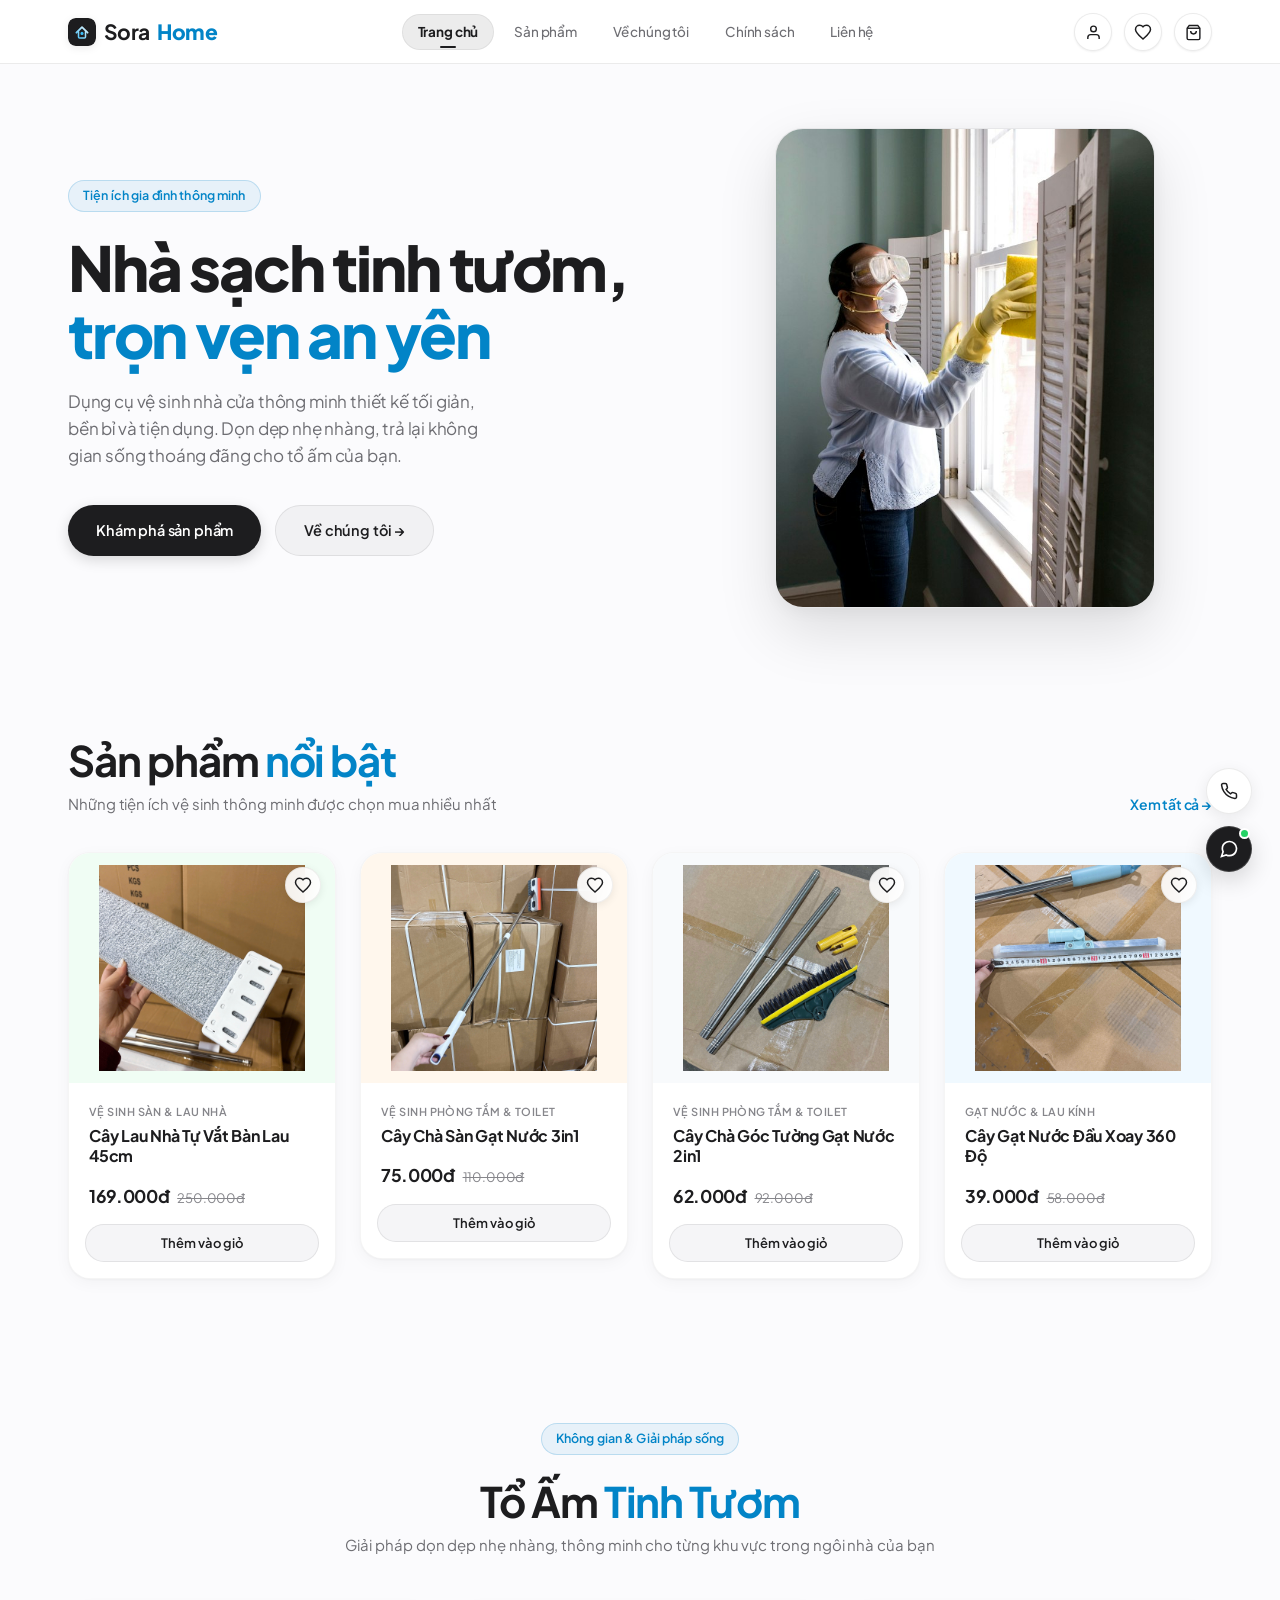
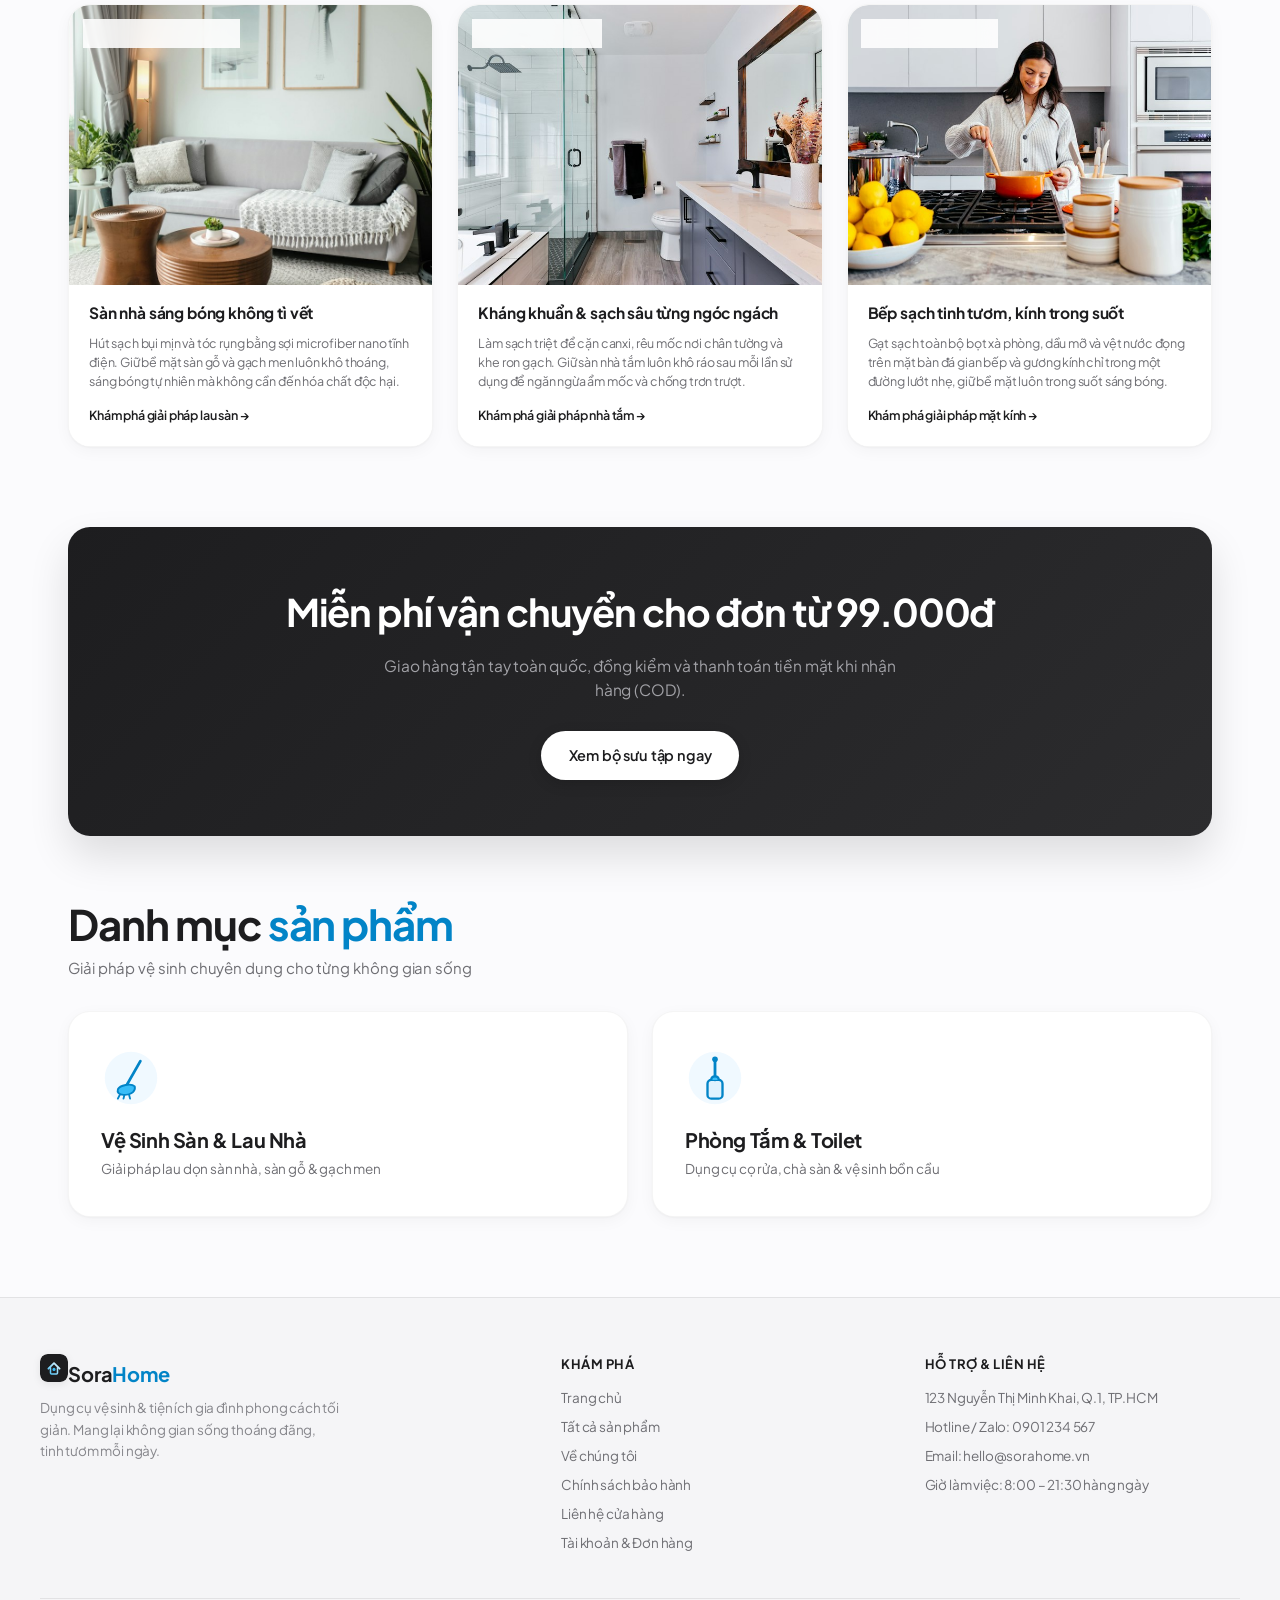
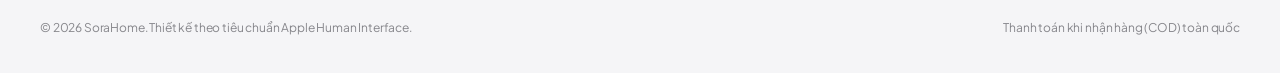
==== commit 045d4015: "feat: streamline single authentic color per product, remove fake swatches and hover image swap, refi" ====
--- a/index.html
+++ b/index.html
@@ -32,7 +32,7 @@
   </div>
   <div class="hero-visual scroll-reveal-right">
     <div class="hero-campaign-card">
-      <img src="images/lifestyle/hero-clean-home.jpg" alt="Không gian sống tinh tươm cùng SoraHome — Dụng cụ vệ sinh nhà cửa thông minh" class="hero-campaign-img" loading="eager"/>
+      <img src="images/lifestyle/hero-cleaning-action.jpg" alt="Dọn dẹp và làm sạch sàn nhà tinh tươm cùng SoraHome" class="hero-campaign-img" loading="eager"/>
     </div>
   </div>
 </section>
@@ -52,51 +52,48 @@
 <!-- Solutions: Giải pháp không gian sống (Editorial Living Spaces) -->
 <section class="lookbook-section scroll-reveal" id="lookbook">
   <div class="lookbook-header">
-    <div class="hero-eyebrow">Giải pháp không gian sống</div>
+    <div class="hero-eyebrow">Không gian & Giải pháp sống</div>
     <h2 class="section-title">Tổ Ấm <em>Tinh Tươm</em></h2>
-    <p class="section-sub">Gợi ý bộ dụng cụ vệ sinh thông minh tối ưu cho từng khu vực trong ngôi nhà của bạn</p>
+    <p class="section-sub">Giải pháp dọn dẹp nhẹ nhàng, thông minh cho từng khu vực trong ngôi nhà của bạn</p>
   </div>
 
   <div class="lookbook-grid">
     <!-- Space 1: Living Room -->
-    <a href="product-detail.html?id=4" class="lookbook-card scroll-reveal delay-1" style="text-decoration:none; color:inherit; display:block;">
+    <a href="products.html?cat=floor" class="lookbook-card scroll-reveal delay-1" style="text-decoration:none; color:inherit; display:block;">
       <div class="lookbook-img-box">
         <span class="lookbook-overlay-tag">Phòng Khách & Sàn Nhà</span>
         <img src="images/lifestyle/living-space-livingroom.jpg" alt="Sàn nhà sáng bóng không tì vết" class="lookbook-real-img" loading="lazy"/>
       </div>
       <div class="lookbook-meta">
         <div class="lookbook-style-title">Sàn nhà sáng bóng không tì vết</div>
-        <div class="lookbook-clip-name">Cây Lau Nhà Tự Vắt Bàn Lau 45cm • 169.000₫</div>
-        <p class="lookbook-tip">Bàn lau siêu rộng 45cm nhân đôi diện tích làm sạch. Cơ cấu con trượt trợ lực tự vắt kiệt nước đến 95% và gạt sạch tóc rụng mà tay không cần chạm nước bẩn.</p>
-        <span class="btn-shop-look">Xem chi tiết sản phẩm →</span>
+        <p class="lookbook-tip">Hút sạch bụi mịn và tóc rụng bằng sợi microfiber nano tĩnh điện. Giữ bề mặt sàn gỗ và gạch men luôn khô thoáng, sáng bóng tự nhiên mà không cần đến hóa chất độc hại.</p>
+        <span class="btn-shop-look">Khám phá giải pháp lau sàn →</span>
       </div>
     </a>
 
     <!-- Space 2: Bathroom -->
-    <a href="product-detail.html?id=3" class="lookbook-card scroll-reveal delay-2" style="text-decoration:none; color:inherit; display:block;">
+    <a href="products.html?cat=bathroom" class="lookbook-card scroll-reveal delay-2" style="text-decoration:none; color:inherit; display:block;">
       <div class="lookbook-img-box">
         <span class="lookbook-overlay-tag">Phòng Tắm & Toilet</span>
         <img src="images/lifestyle/living-space-bathroom.jpg" alt="Kháng khuẩn & sạch sâu từng ngóc ngách" class="lookbook-real-img" loading="lazy"/>
       </div>
       <div class="lookbook-meta">
         <div class="lookbook-style-title">Kháng khuẩn & sạch sâu từng ngóc ngách</div>
-        <div class="lookbook-clip-name">Cây Chà Sàn Gạt Nước 3in1 (Kèm Nhíp) • 75.000₫</div>
-        <p class="lookbook-tip">Đột phá 3 trong 1: Mặt cọ chà sạch cặn canxi sàn gạch, thanh gạt silicon vét khô nước đọng, và cây nhíp thông minh ẩn trong cán gắp tóc rụng nắp cống không bẩn tay.</p>
-        <span class="btn-shop-look">Xem chi tiết sản phẩm →</span>
+        <p class="lookbook-tip">Làm sạch triệt để cặn canxi, rêu mốc nơi chân tường và khe ron gạch. Giữ sàn nhà tắm luôn khô ráo sau mỗi lần sử dụng để ngăn ngừa ẩm mốc và chống trơn trượt.</p>
+        <span class="btn-shop-look">Khám phá giải pháp nhà tắm →</span>
       </div>
     </a>
 
     <!-- Space 3: Kitchen -->
-    <a href="product-detail.html?id=1" class="lookbook-card scroll-reveal delay-3" style="text-decoration:none; color:inherit; display:block;">
+    <a href="products.html?cat=glass" class="lookbook-card scroll-reveal delay-3" style="text-decoration:none; color:inherit; display:block;">
       <div class="lookbook-img-box">
         <span class="lookbook-overlay-tag">Gian Bếp & Mặt Kính</span>
         <img src="images/lifestyle/living-space-kitchen.jpg" alt="Bếp sạch tinh tươm, kính trong suốt" class="lookbook-real-img" loading="lazy"/>
       </div>
       <div class="lookbook-meta">
         <div class="lookbook-style-title">Bếp sạch tinh tươm, kính trong suốt</div>
-        <div class="lookbook-clip-name">Cây Gạt Nước Đầu Xoay 360 Độ • 39.000₫</div>
-        <p class="lookbook-tip">Khớp nối xoay linh hoạt 360 độ lách sạch mọi góc khuất, gầm bàn ghế. Lưỡi gạt silicon mềm áp sát bề mặt, gạt sạch 100% vệt nước và bọt xà phòng trên mặt kính và sàn nhà.</p>
-        <span class="btn-shop-look">Xem chi tiết sản phẩm →</span>
+        <p class="lookbook-tip">Gạt sạch toàn bộ bọt xà phòng, dầu mỡ và vệt nước đọng trên mặt bàn đá gian bếp và gương kính chỉ trong một đường lướt nhẹ, giữ bề mặt luôn trong suốt sáng bóng.</p>
+        <span class="btn-shop-look">Khám phá giải pháp mặt kính →</span>
       </div>
     </a>
   </div>
@@ -127,7 +124,7 @@
         </svg>
       </div>
       <div style="font-size:20px; font-weight:700; color:var(--apple-black); letter-spacing:-0.02em; margin-bottom:4px;">Vệ Sinh Sàn & Lau Nhà</div>
-      <div style="font-size:13.5px; color:var(--apple-secondary);">Cây lau tự vắt 45cm • Cán inox chịu lực</div>
+      <div style="font-size:13.5px; color:var(--apple-secondary);">Giải pháp lau dọn sàn nhà, sàn gỗ & gạch men</div>
     </a>
 
     <a href="products.html?cat=bathroom" class="scroll-reveal-right delay-2" style="display:block; background:#ffffff; border:1px solid var(--apple-border-light); border-radius:var(--radius-lg); padding:36px 32px; box-shadow:var(--shadow-card); transition:transform 0.3s var(--spring-snappy), box-shadow 0.3s ease;" onmouseover="this.style.transform='translateY(-4px)';this.style.boxShadow='var(--shadow-hover)'" onmouseout="this.style.transform='';this.style.boxShadow='var(--shadow-card)'">
@@ -142,7 +139,7 @@
         </svg>
       </div>
       <div style="font-size:20px; font-weight:700; color:var(--apple-black); letter-spacing:-0.02em; margin-bottom:4px;">Phòng Tắm & Toilet</div>
-      <div style="font-size:13.5px; color:var(--apple-secondary);">Cây chà sàn 3in1 • Cọ bồn cầu chữ V</div>
+      <div style="font-size:13.5px; color:var(--apple-secondary);">Dụng cụ cọ rửa, chà sàn & vệ sinh bồn cầu</div>
     </a>
   </div>
 </section>
@@ -150,9 +147,9 @@
 <div id="site-footer"></div>
 <div class="toast-container"></div>
 
-<script src="products.js?v=27"></script>
-<script src="cart.js?v=27"></script>
-<script src="main.js?v=27"></script>
+<script src="products.js?v=28"></script>
+<script src="cart.js?v=28"></script>
+<script src="main.js?v=28"></script>
 <script>
   renderHeader();
   renderFooter();
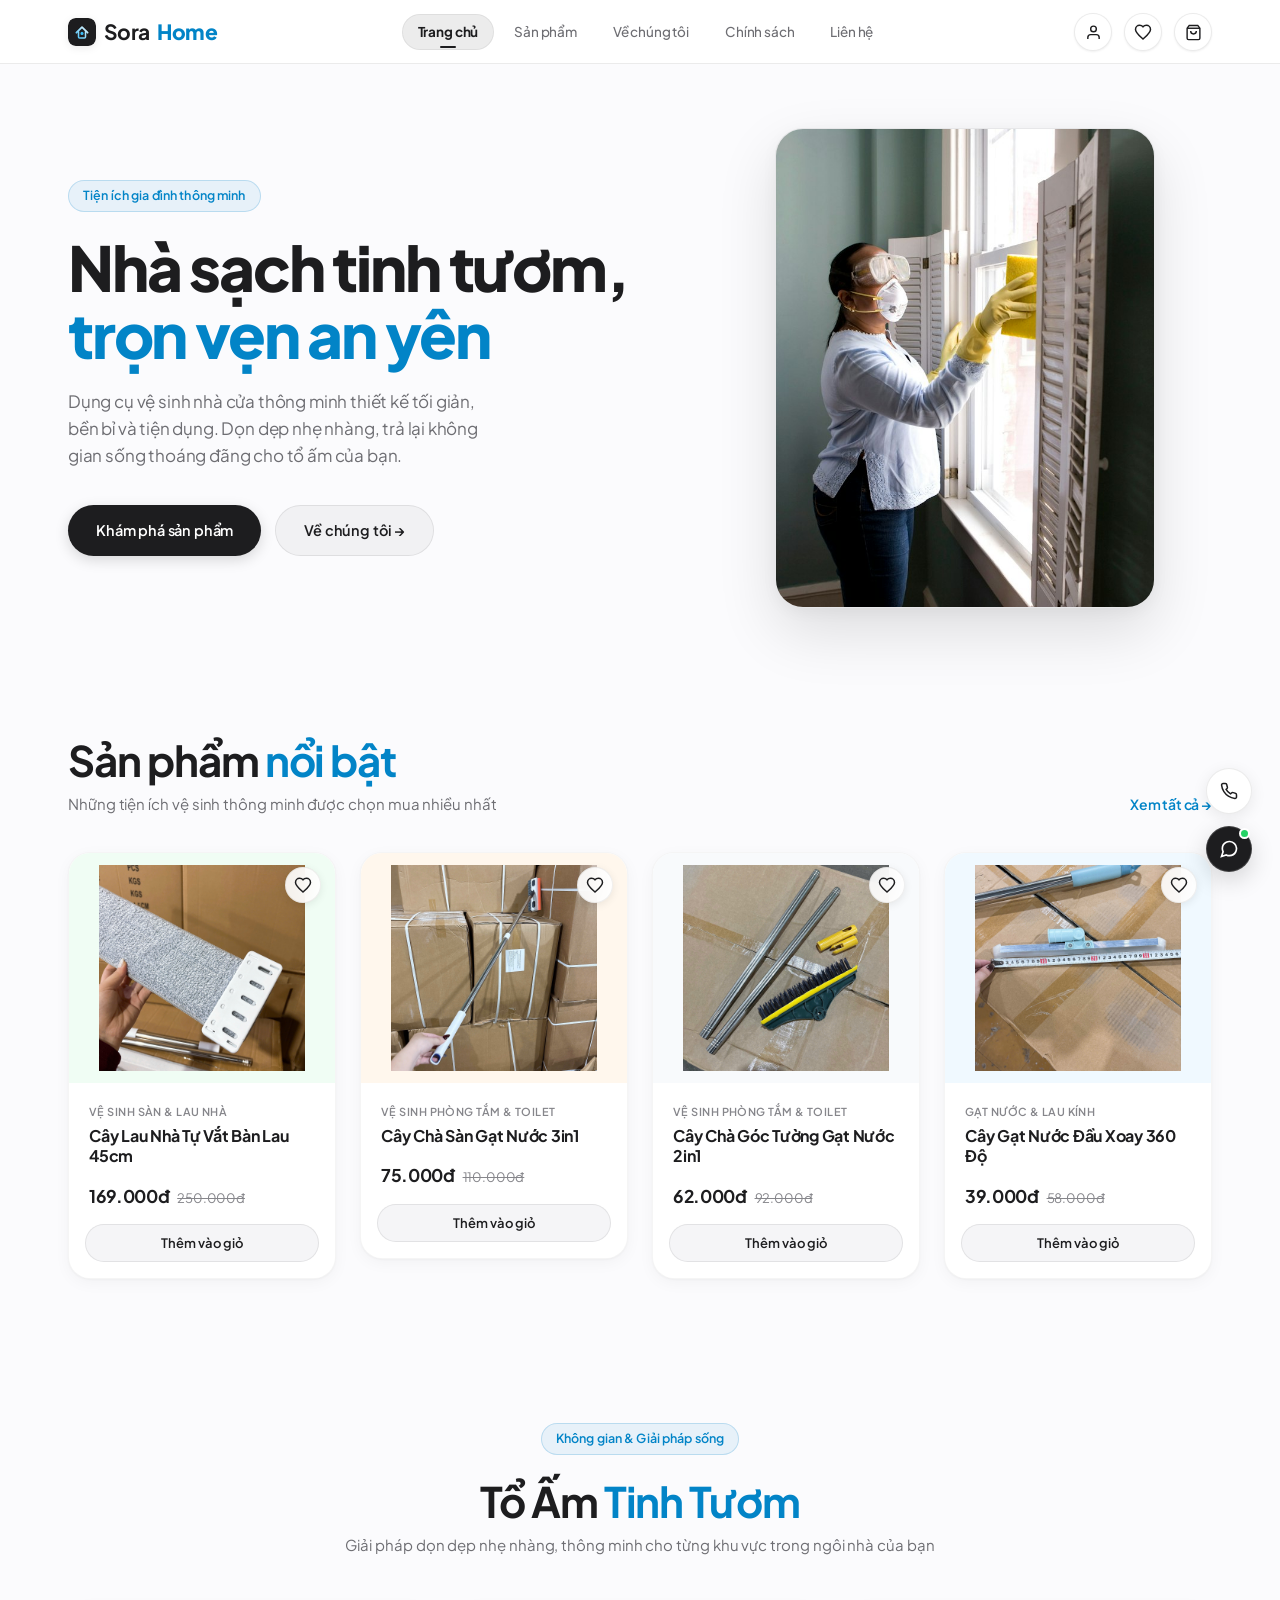
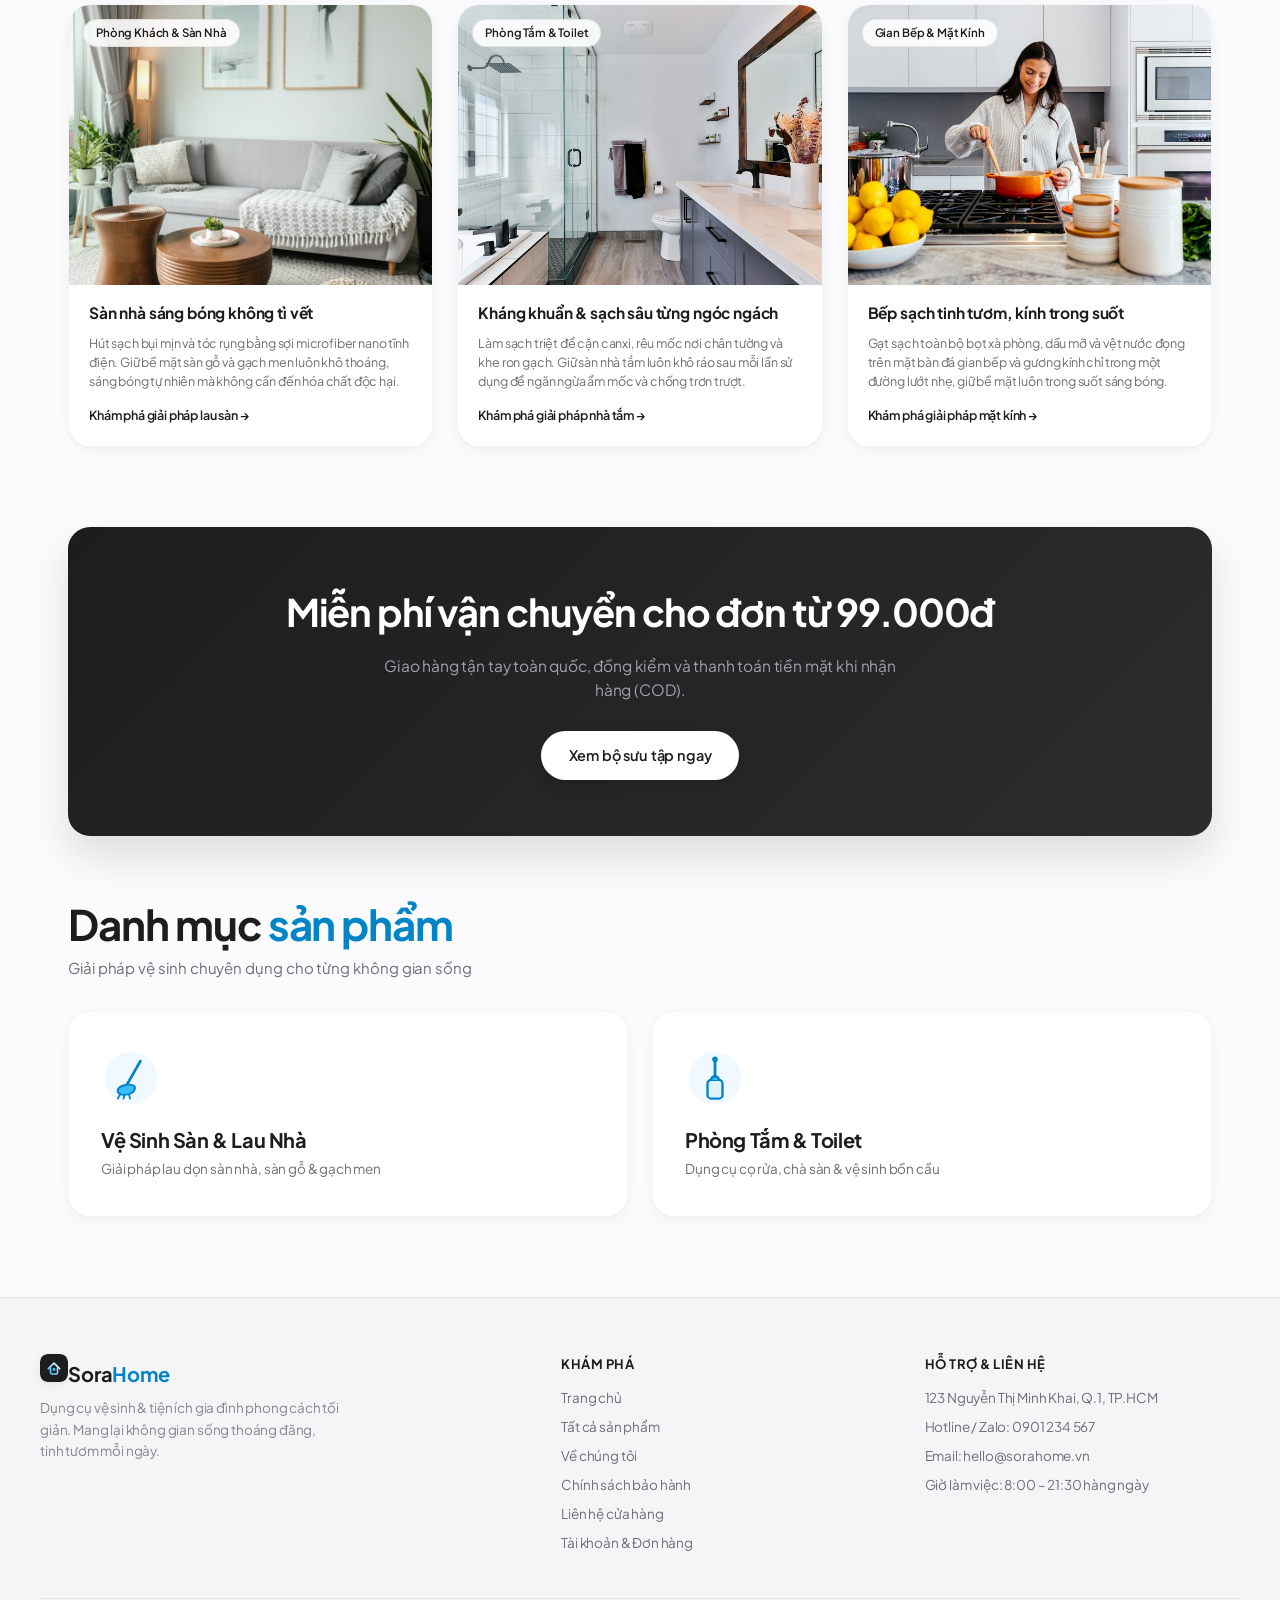
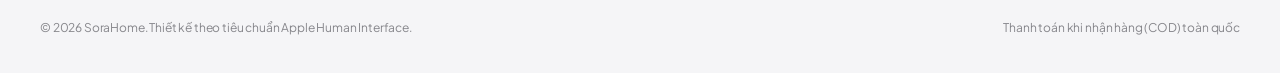
==== commit 13c31d60: "feat: completely remove gift packaging and redesign policy packaging assurance section" ====
--- a/index.html
+++ b/index.html
@@ -1,4 +1,4 @@
-<!DOCTYPE html>
+﻿<!DOCTYPE html>
 <html lang="vi">
 <head>
   <meta charset="UTF-8"/>
@@ -13,7 +13,7 @@
   <meta property="og:title" content="SoraHome — Dụng cụ vệ sinh & Giải pháp nhà sạch tối giản"/>
   <meta property="og:description" content="Nhà sạch tinh tươm, sống trọn an yên. Dụng cụ vệ sinh nhà cửa thông minh thiết kế tối giản, vật liệu bền bỉ."/>
   <meta property="og:image" content="favicon.png?v=26"/>
-  <link rel="stylesheet" href="style.css?v=26"/>
+  <link rel="stylesheet" href="style.css?v=29"/>
 </head>
 <body>
 
@@ -147,9 +147,9 @@
 <div id="site-footer"></div>
 <div class="toast-container"></div>
 
-<script src="products.js?v=28"></script>
-<script src="cart.js?v=28"></script>
-<script src="main.js?v=28"></script>
+<script src="products.js?v=29"></script>
+<script src="cart.js?v=29"></script>
+<script src="main.js?v=29"></script>
 <script>
   renderHeader();
   renderFooter();
--- a/style.css
+++ b/style.css
@@ -5339,41 +5339,106 @@
   margin: 0;
 }
 
-/* Unboxing Showcase */
-.soft-unboxing-card {
-  background: linear-gradient(135deg, #fffcf9 0%, #fff5f7 100%);
-  border: 1px solid rgba(214, 51, 108, 0.12);
-  border-radius: 28px;
-  padding: 36px;
+/* Packaging Assurance Box (Modern, balanced, household-appropriate) */
+.packaging-assurance-box {
+  background: #fbfbfd;
+  border: 1px solid var(--apple-border);
+  border-radius: 24px;
+  padding: 34px 28px;
+  margin: 0 auto 36px;
+  text-align: center;
+}
+
+.packaging-assurance-badge {
+  display: inline-flex;
+  align-items: center;
+  gap: 6px;
+  font-size: 12px;
+  font-weight: 700;
+  text-transform: uppercase;
+  letter-spacing: 0.05em;
+  color: var(--color-primary);
+  background: rgba(2, 132, 199, 0.08);
+  padding: 5px 14px;
+  border-radius: var(--radius-pill);
+  margin-bottom: 12px;
+}
+
+.packaging-assurance-heading {
+  font-size: clamp(20px, 3vw, 26px);
+  font-weight: 700;
+  color: var(--apple-black);
+  letter-spacing: -0.02em;
+  line-height: 1.3;
+  margin-bottom: 10px;
+}
+
+.packaging-assurance-sub {
+  font-size: 14.5px;
+  color: var(--apple-secondary);
+  max-width: 620px;
+  margin: 0 auto 26px;
+  line-height: 1.6;
+}
+
+.packaging-assurance-grid {
   display: grid;
-  grid-template-columns: 240px 1fr;
-  gap: 32px;
-  align-items: center;
-  margin: 40px 0;
-  box-shadow: 0 12px 32px rgba(214, 51, 108, 0.04);
-}
-
-@media (max-width: 768px) {
-  .soft-unboxing-card {
+  grid-template-columns: repeat(3, 1fr);
+  gap: 18px;
+  text-align: left;
+}
+
+@media (max-width: 820px) {
+  .packaging-assurance-grid {
     grid-template-columns: 1fr;
-    padding: 24px;
-    gap: 20px;
+    gap: 12px;
   }
-}
-
-.soft-unboxing-img-wrap {
-  width: 100%;
-  height: 240px;
-  border-radius: 20px;
-  overflow: hidden;
-  box-shadow: 0 10px 24px rgba(0, 0, 0, 0.08);
-}
-
-.soft-unboxing-img {
-  width: 100%;
-  height: 100%;
-  object-fit: cover;
-  display: block;
+  .packaging-assurance-box {
+    padding: 24px 18px;
+  }
+}
+
+.packaging-assurance-item {
+  background: #ffffff;
+  border: 1px solid var(--apple-border);
+  border-radius: 18px;
+  padding: 22px 18px;
+  transition: transform 0.25s ease, box-shadow 0.25s ease;
+  display: flex;
+  flex-direction: column;
+}
+
+.packaging-assurance-item:hover {
+  transform: translateY(-2px);
+  box-shadow: 0 8px 24px rgba(0, 0, 0, 0.04);
+}
+
+.packaging-assurance-icon {
+  width: 42px;
+  height: 42px;
+  border-radius: 12px;
+  background: rgba(2, 132, 199, 0.08);
+  color: var(--color-primary);
+  display: flex;
+  align-items: center;
+  justify-content: center;
+  margin-bottom: 14px;
+  flex-shrink: 0;
+}
+
+.packaging-assurance-title {
+  font-size: 15px;
+  font-weight: 700;
+  color: var(--apple-black);
+  margin-bottom: 8px;
+  line-height: 1.35;
+}
+
+.packaging-assurance-desc {
+  font-size: 13px;
+  color: var(--apple-secondary);
+  line-height: 1.6;
+  margin: 0;
 }
 
 /* Accordion FAQ */
@@ -5387,8 +5452,8 @@
 }
 
 .soft-faq-item.open {
-  border-color: rgba(214, 51, 108, 0.25);
-  box-shadow: 0 4px 16px rgba(214, 51, 108, 0.05);
+  border-color: rgba(2, 132, 199, 0.25);
+  box-shadow: 0 4px 16px rgba(2, 132, 199, 0.05);
 }
 
 .soft-faq-question {
@@ -5418,8 +5483,8 @@
 
 .soft-faq-item.open .soft-faq-arrow {
   transform: rotate(180deg);
-  background: rgba(214, 51, 108, 0.12);
-  color: var(--accent-rose);
+  background: rgba(2, 132, 199, 0.12);
+  color: var(--color-primary);
 }
 
 .soft-faq-answer {
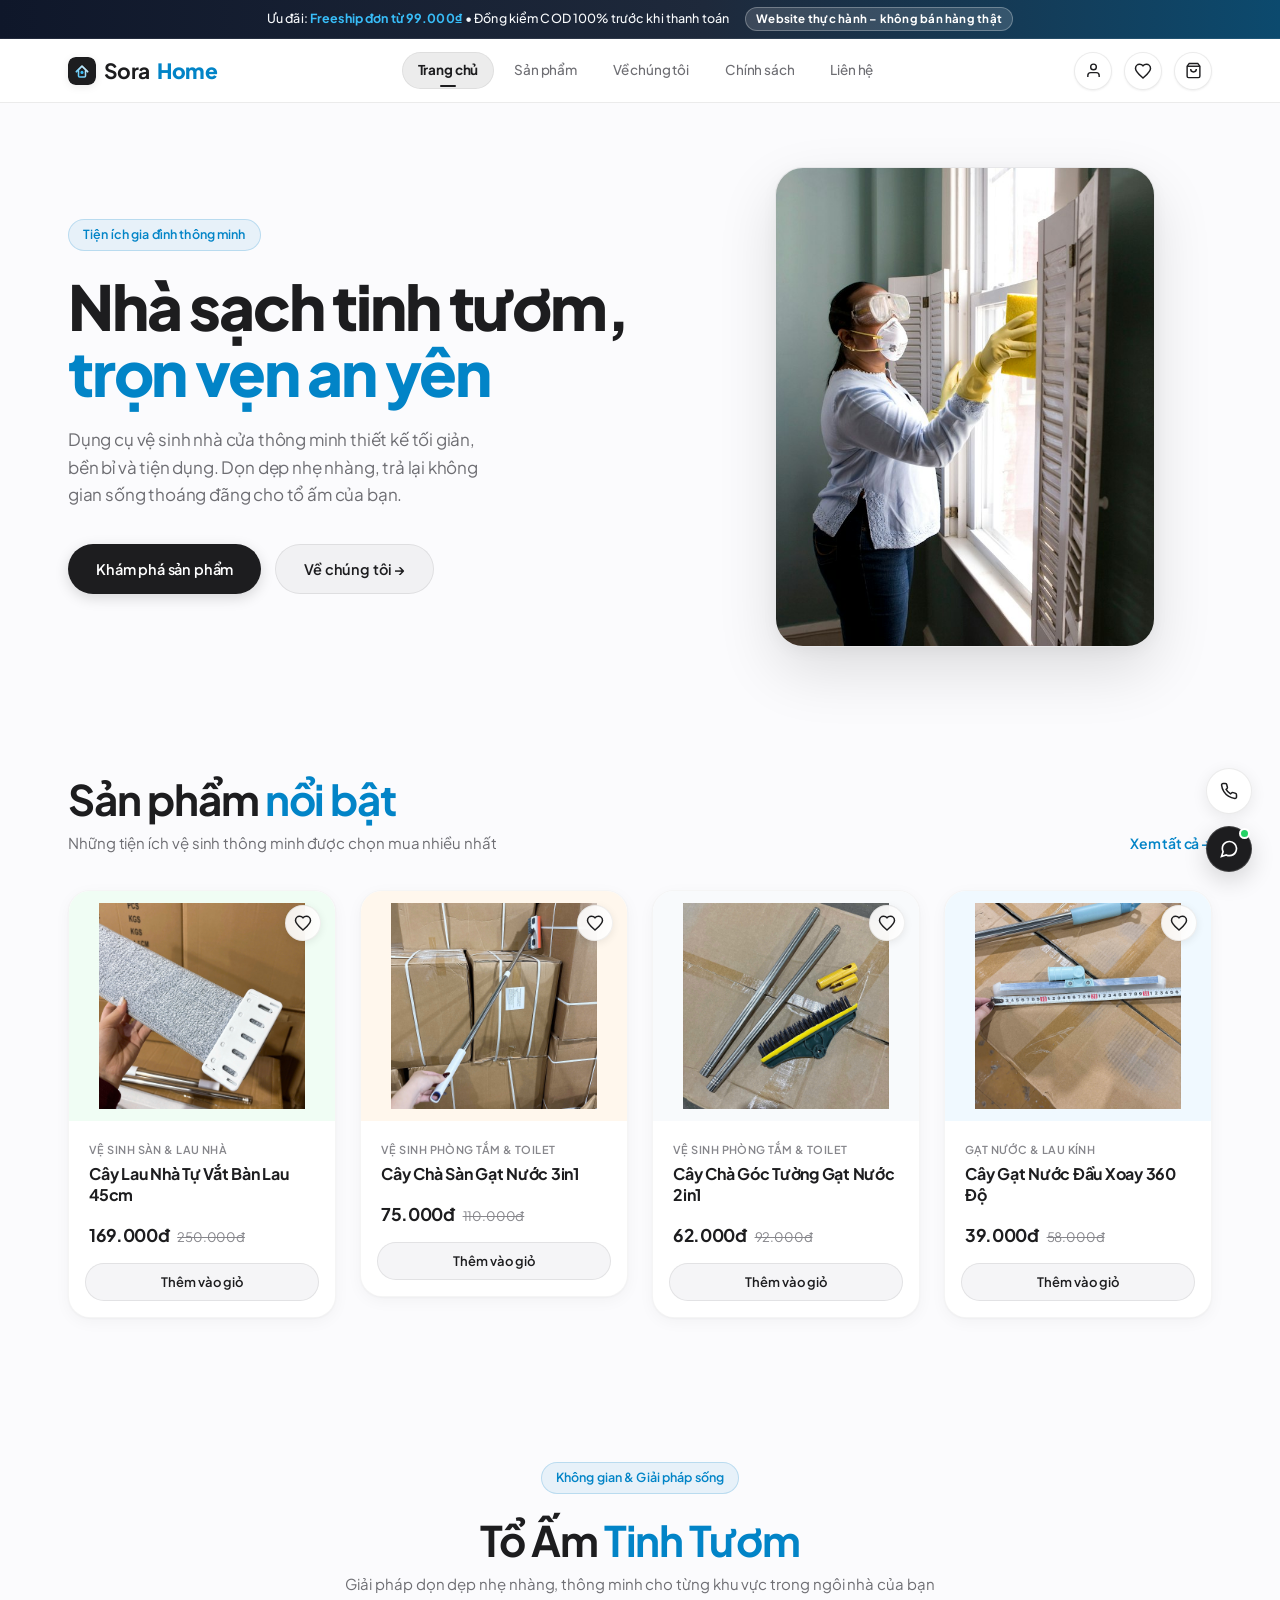
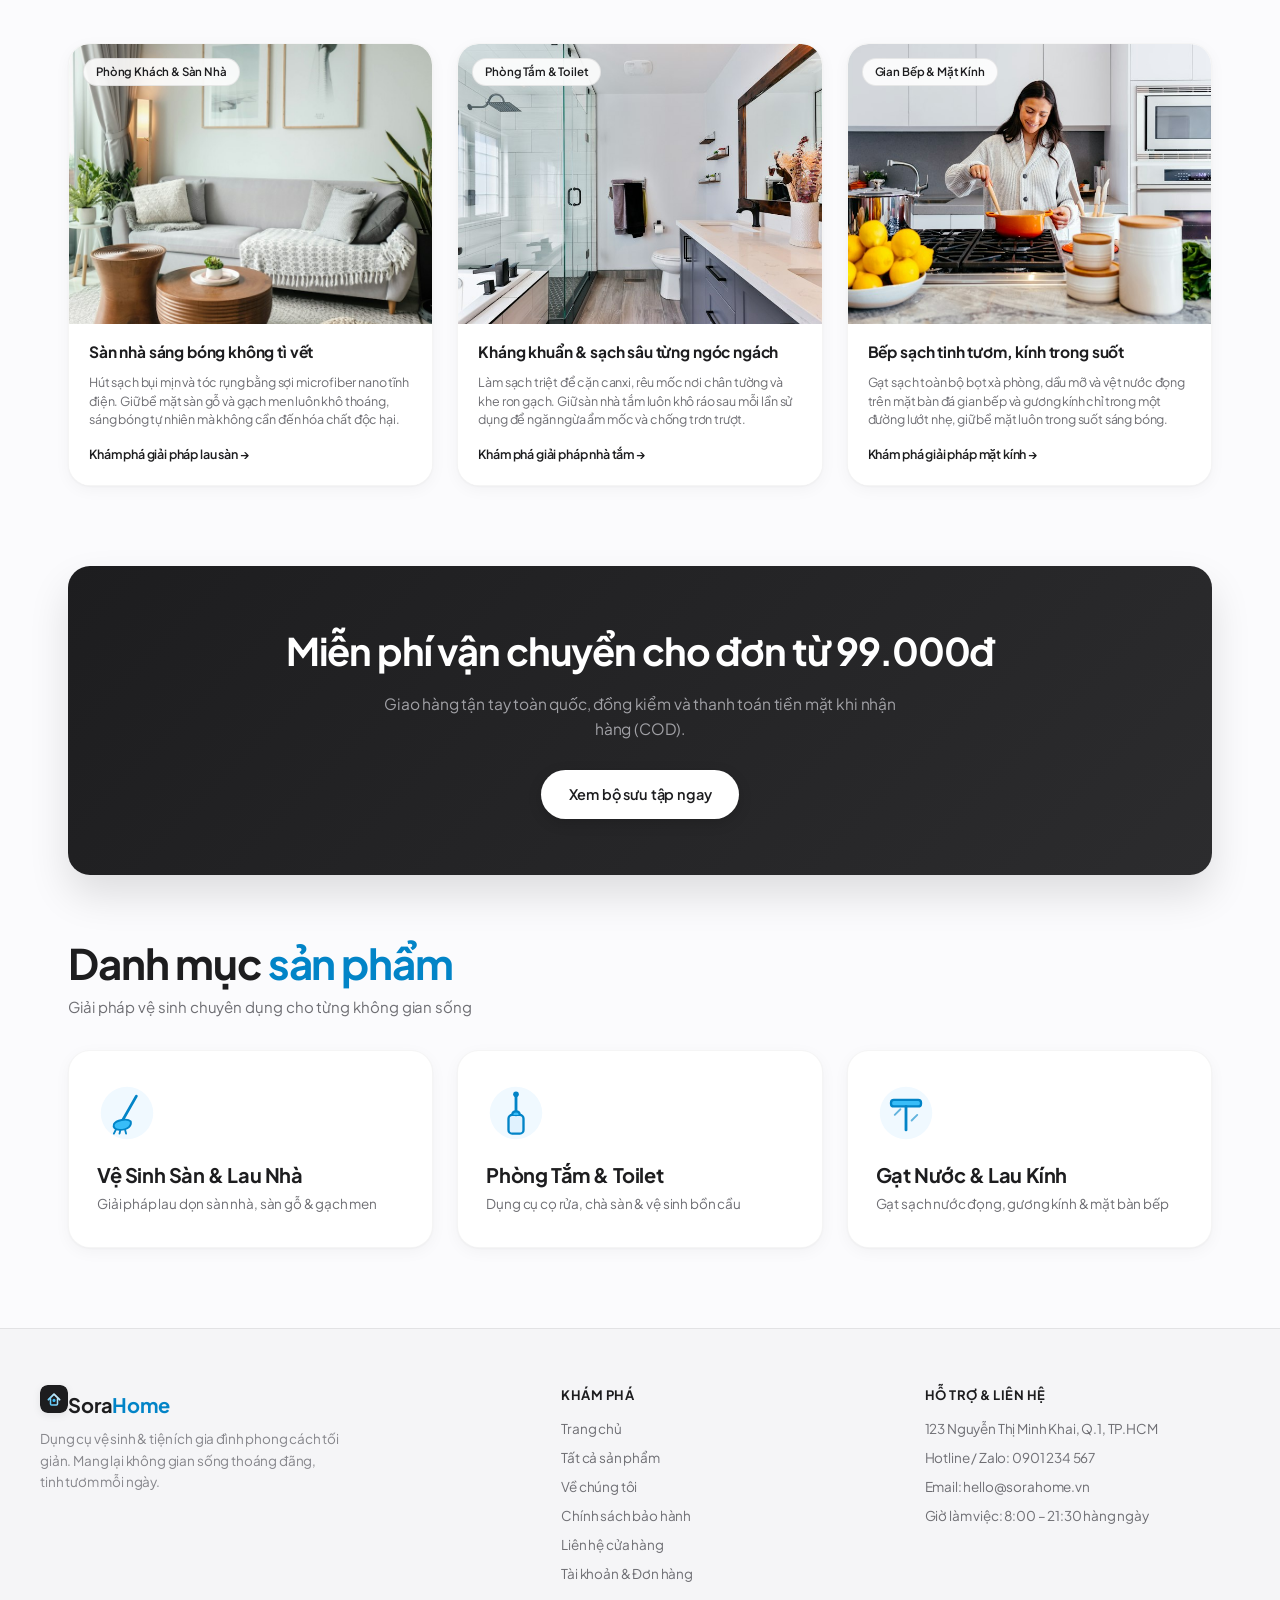
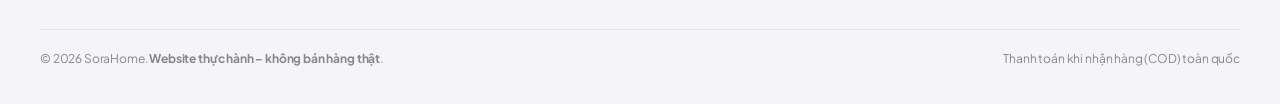
==== commit a571e12d: "feat: add sticky promo banner with always-visible practice site disclaimer, refine footer & 3-catego" ====
--- a/index.html
+++ b/index.html
@@ -13,7 +13,7 @@
   <meta property="og:title" content="SoraHome — Dụng cụ vệ sinh & Giải pháp nhà sạch tối giản"/>
   <meta property="og:description" content="Nhà sạch tinh tươm, sống trọn an yên. Dụng cụ vệ sinh nhà cửa thông minh thiết kế tối giản, vật liệu bền bỉ."/>
   <meta property="og:image" content="favicon.png?v=26"/>
-  <link rel="stylesheet" href="style.css?v=29"/>
+  <link rel="stylesheet" href="style.css?v=30"/>
 </head>
 <body>
 
@@ -112,8 +112,8 @@
 <section class="scroll-reveal" style="max-width:1200px; margin:0 auto; padding:0 28px 80px;">
   <h2 class="section-title" style="margin-bottom:8px;">Danh mục <em>sản phẩm</em></h2>
   <p class="section-sub" style="margin-bottom:32px;">Giải pháp vệ sinh chuyên dụng cho từng không gian sống</p>
-  <div style="display:grid; grid-template-columns:1fr 1fr; gap:24px;">
-    <a href="products.html?cat=floor" class="scroll-reveal-left delay-1" style="display:block; background:#ffffff; border:1px solid var(--apple-border-light); border-radius:var(--radius-lg); padding:36px 32px; box-shadow:var(--shadow-card); transition:transform 0.3s var(--spring-snappy), box-shadow 0.3s ease;" onmouseover="this.style.transform='translateY(-4px)';this.style.boxShadow='var(--shadow-hover)'" onmouseout="this.style.transform='';this.style.boxShadow='var(--shadow-card)'">
+  <div style="display:grid; grid-template-columns:repeat(auto-fit, minmax(260px, 1fr)); gap:24px;">
+    <a href="products.html?cat=floor" class="scroll-reveal-left delay-1" style="display:block; background:#ffffff; border:1px solid var(--apple-border-light); border-radius:var(--radius-lg); padding:32px 28px; box-shadow:var(--shadow-card); transition:transform 0.3s var(--spring-snappy), box-shadow 0.3s ease;" onmouseover="this.style.transform='translateY(-4px)';this.style.boxShadow='var(--shadow-hover)'" onmouseout="this.style.transform='';this.style.boxShadow='var(--shadow-card)'">
       <div style="margin-bottom:16px;">
         <svg width="60" height="60" viewBox="0 0 64 64" fill="none">
           <circle cx="32" cy="32" r="28" fill="#F0F9FF"/>
@@ -127,7 +127,7 @@
       <div style="font-size:13.5px; color:var(--apple-secondary);">Giải pháp lau dọn sàn nhà, sàn gỗ & gạch men</div>
     </a>
 
-    <a href="products.html?cat=bathroom" class="scroll-reveal-right delay-2" style="display:block; background:#ffffff; border:1px solid var(--apple-border-light); border-radius:var(--radius-lg); padding:36px 32px; box-shadow:var(--shadow-card); transition:transform 0.3s var(--spring-snappy), box-shadow 0.3s ease;" onmouseover="this.style.transform='translateY(-4px)';this.style.boxShadow='var(--shadow-hover)'" onmouseout="this.style.transform='';this.style.boxShadow='var(--shadow-card)'">
+    <a href="products.html?cat=bathroom" class="scroll-reveal delay-2" style="display:block; background:#ffffff; border:1px solid var(--apple-border-light); border-radius:var(--radius-lg); padding:32px 28px; box-shadow:var(--shadow-card); transition:transform 0.3s var(--spring-snappy), box-shadow 0.3s ease;" onmouseover="this.style.transform='translateY(-4px)';this.style.boxShadow='var(--shadow-hover)'" onmouseout="this.style.transform='';this.style.boxShadow='var(--shadow-card)'">
       <div style="margin-bottom:16px;">
         <svg width="60" height="60" viewBox="0 0 64 64" fill="none">
           <circle cx="32" cy="32" r="28" fill="#F0F9FF"/>
@@ -141,15 +141,29 @@
       <div style="font-size:20px; font-weight:700; color:var(--apple-black); letter-spacing:-0.02em; margin-bottom:4px;">Phòng Tắm & Toilet</div>
       <div style="font-size:13.5px; color:var(--apple-secondary);">Dụng cụ cọ rửa, chà sàn & vệ sinh bồn cầu</div>
     </a>
+
+    <a href="products.html?cat=glass" class="scroll-reveal-right delay-3" style="display:block; background:#ffffff; border:1px solid var(--apple-border-light); border-radius:var(--radius-lg); padding:32px 28px; box-shadow:var(--shadow-card); transition:transform 0.3s var(--spring-snappy), box-shadow 0.3s ease;" onmouseover="this.style.transform='translateY(-4px)';this.style.boxShadow='var(--shadow-hover)'" onmouseout="this.style.transform='';this.style.boxShadow='var(--shadow-card)'">
+      <div style="margin-bottom:16px;">
+        <svg width="60" height="60" viewBox="0 0 64 64" fill="none">
+          <circle cx="32" cy="32" r="28" fill="#F0F9FF"/>
+          <!-- Modern Squeegee / Glass Wiper Icon -->
+          <rect x="16" y="18" width="32" height="7" rx="3" fill="#38BDF8" stroke="#0284C7" stroke-width="2.5"/>
+          <line x1="32" y1="25" x2="32" y2="50" stroke="#0284C7" stroke-width="3" stroke-linecap="round"/>
+          <path d="M20 34 L26 28 M38 40 L44 34" stroke="#0284C7" stroke-width="2" stroke-linecap="round" opacity="0.6"/>
+        </svg>
+      </div>
+      <div style="font-size:20px; font-weight:700; color:var(--apple-black); letter-spacing:-0.02em; margin-bottom:4px;">Gạt Nước & Lau Kính</div>
+      <div style="font-size:13.5px; color:var(--apple-secondary);">Gạt sạch nước đọng, gương kính & mặt bàn bếp</div>
+    </a>
   </div>
 </section>
 
 <div id="site-footer"></div>
 <div class="toast-container"></div>
 
-<script src="products.js?v=29"></script>
-<script src="cart.js?v=29"></script>
-<script src="main.js?v=29"></script>
+<script src="products.js?v=30"></script>
+<script src="cart.js?v=30"></script>
+<script src="main.js?v=30"></script>
 <script>
   renderHeader();
   renderFooter();
--- a/style.css
+++ b/style.css
@@ -24,7 +24,7 @@
   min-height: 100vh;
   line-height: 1.55;
   letter-spacing: -0.01em;
-  overflow-x: hidden;
+  overflow-x: clip;
 }
 
 img, svg {
@@ -112,18 +112,61 @@
 }
 
 #site-header {
-  min-height: 64px;
-}
-
-#app-header,
-header {
-  position: fixed;
+  position: sticky;
   top: 0;
   left: 0;
   right: 0;
   width: 100%;
+  z-index: 9999;
+}
+
+.promo-topbar {
+  background: linear-gradient(90deg, #0f172a 0%, #1e293b 55%, #0c4a6e 100%);
+  color: #f8fafc;
+  padding: 7px 20px;
+  font-size: 12.5px;
+  font-weight: 500;
+  letter-spacing: 0.01em;
+  display: flex;
+  align-items: center;
+  justify-content: center;
+  flex-wrap: wrap;
+  gap: 8px 16px;
+  text-align: center;
+  border-bottom: 1px solid rgba(255, 255, 255, 0.08);
+}
+
+.promo-topbar-text {
+  display: inline-flex;
+  align-items: center;
+  gap: 6px;
+}
+
+.promo-topbar-text strong {
+  color: #38bdf8;
+  font-weight: 700;
+}
+
+.practice-badge {
+  display: inline-flex;
+  align-items: center;
+  gap: 5px;
+  background: rgba(255, 255, 255, 0.14);
+  border: 1px solid rgba(255, 255, 255, 0.28);
+  color: #ffffff;
+  font-size: 11.5px;
+  font-weight: 700;
+  padding: 2px 10px;
+  border-radius: 999px;
+  letter-spacing: 0.02em;
+  white-space: nowrap;
+}
+
+#app-header,
+header {
+  position: relative;
+  width: 100%;
   height: 64px;
-  z-index: 9999;
   background: rgba(255, 255, 255, 0.88);
   backdrop-filter: blur(20px) saturate(180%);
   -webkit-backdrop-filter: blur(20px) saturate(180%);
@@ -2137,10 +2180,21 @@
 
 /* ── Responsive & iOS Mobile Sheet Navigation ── */
 @media (max-width: 768px) {
+  .promo-topbar {
+    padding: 6px 12px;
+    font-size: 11.5px;
+    gap: 5px 10px;
+  }
+
+  .practice-badge {
+    font-size: 11px;
+    padding: 2px 8px;
+  }
+
   nav {
     display: none;
-    position: fixed;
-    top: 64px;
+    position: absolute;
+    top: 100%;
     left: 0;
     right: 0;
     background: rgba(255, 255, 255, 0.94);
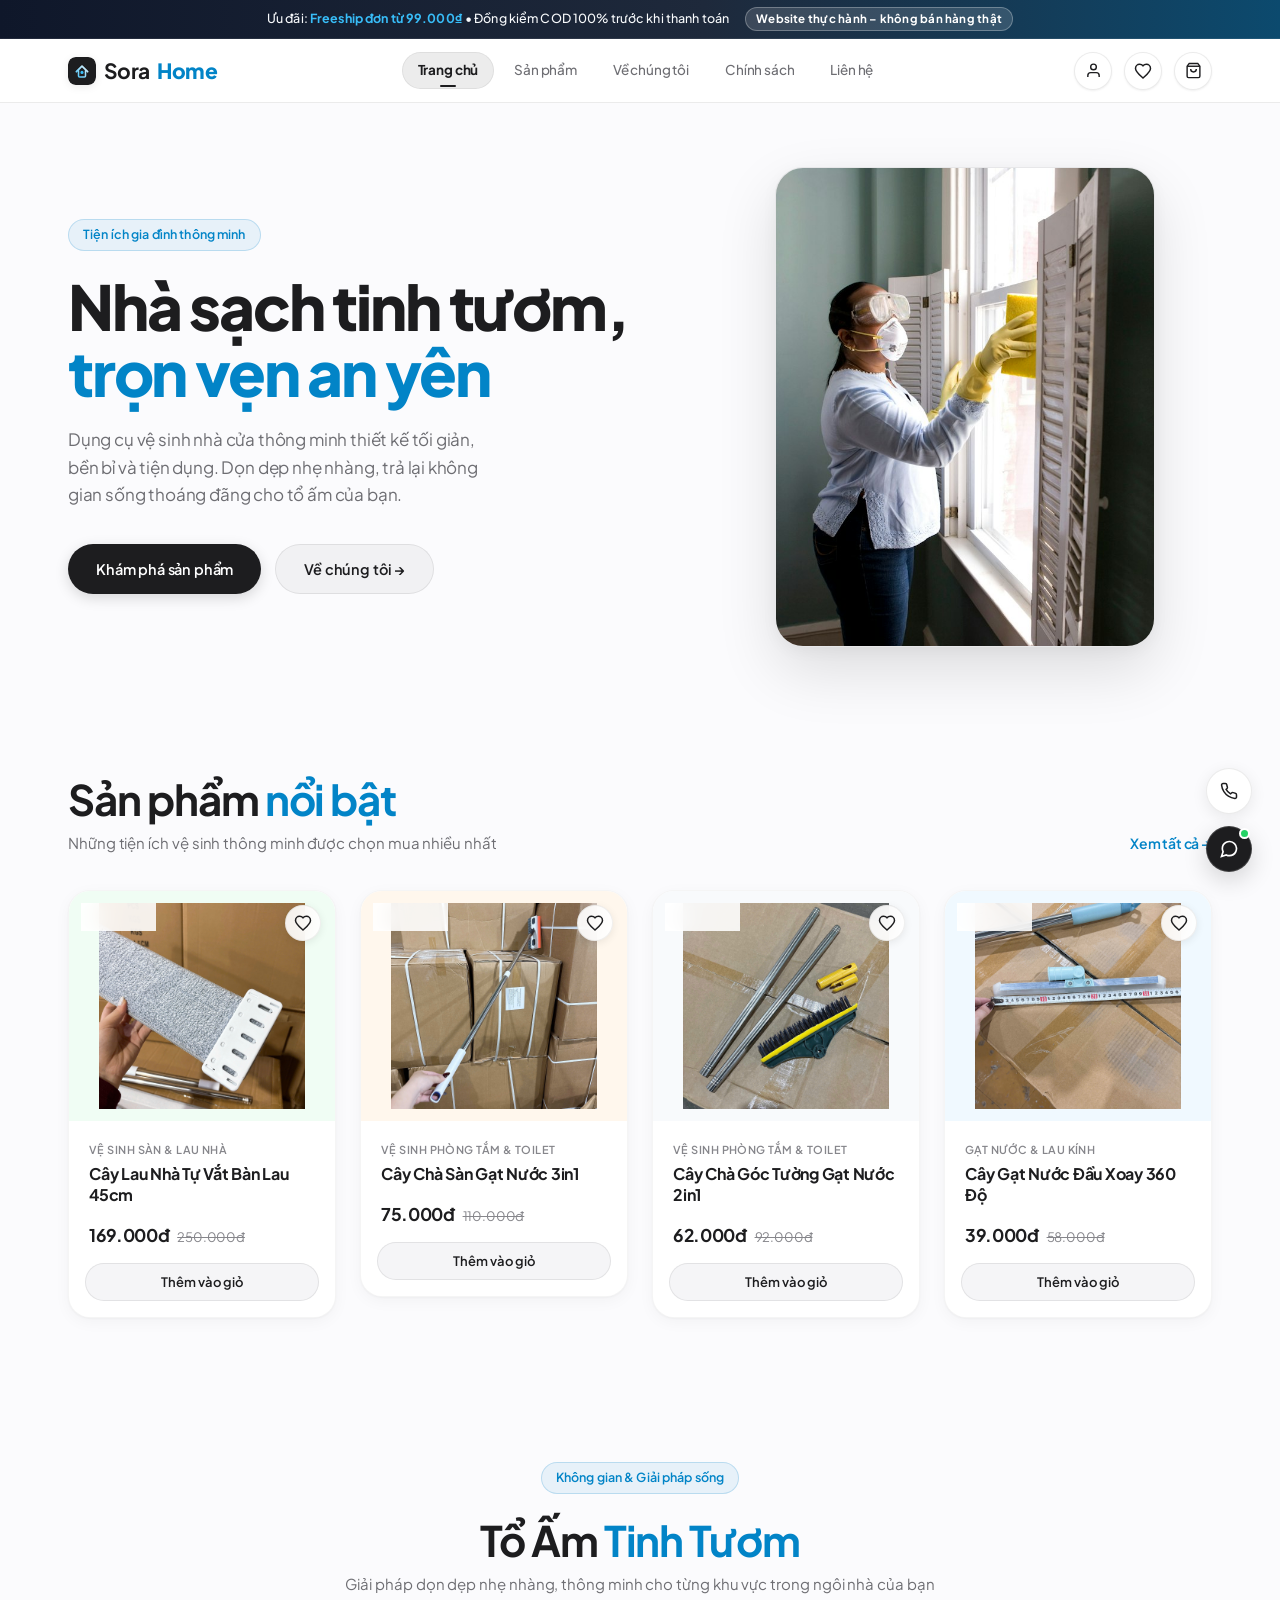
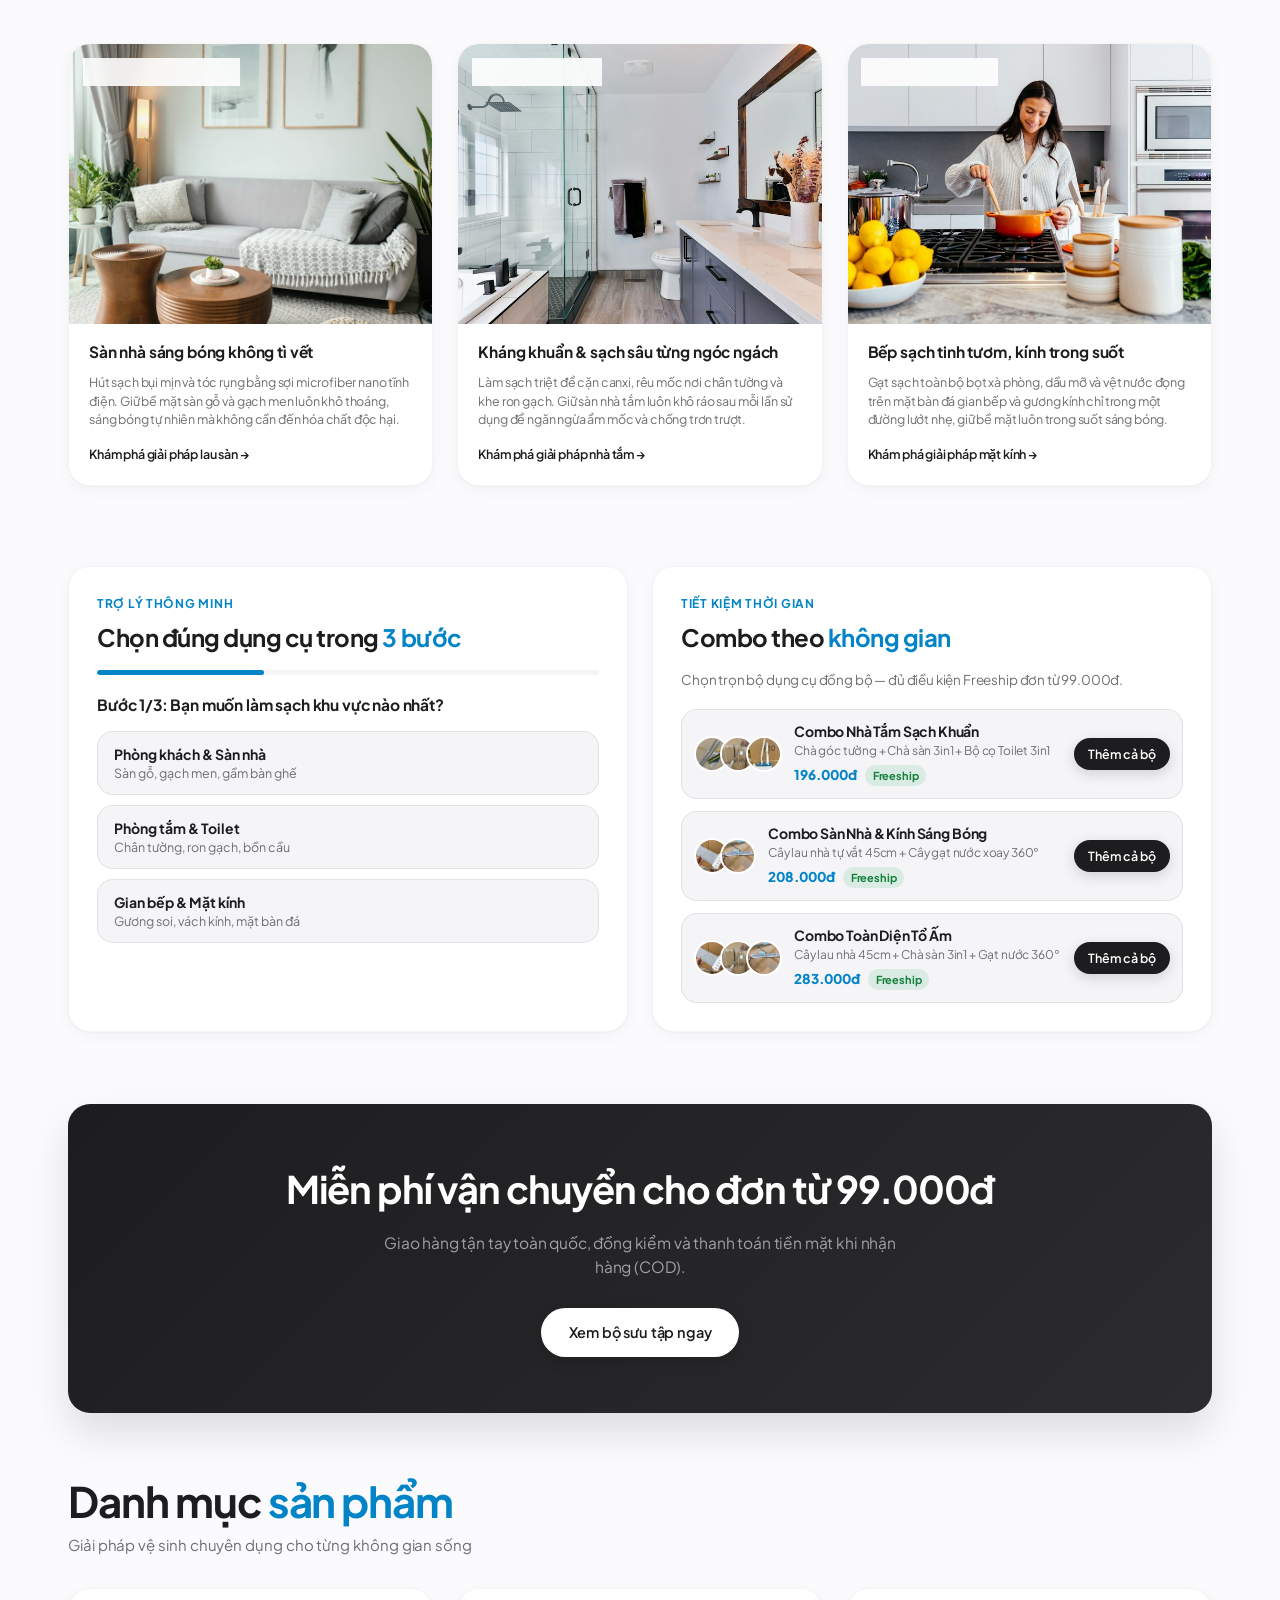
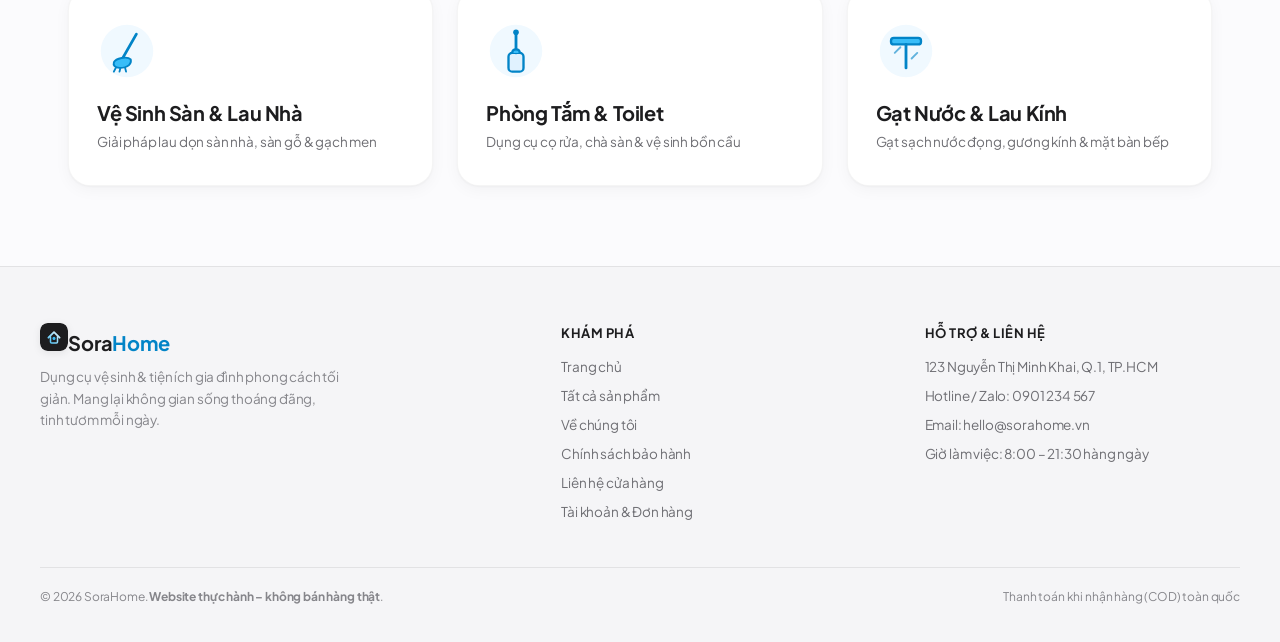
==== commit 57c0963f: "feat: thêm trợ lý Quiz 3 bước và Combo theo không gian" ====
--- a/index.html
+++ b/index.html
@@ -99,6 +99,29 @@
   </div>
 </section>
 
+<!-- Smart Assistant Quiz (3 Steps) & Space Combos -->
+<section class="smart-section scroll-reveal" id="smart-tools">
+  <div class="smart-grid">
+    <!-- Left: 3-Step Tool Finder Quiz -->
+    <div class="smart-card quiz-card">
+      <div class="smart-eyebrow">Trợ lý thông minh</div>
+      <h2 class="smart-title">Chọn đúng dụng cụ trong <em>3 bước</em></h2>
+      <div class="quiz-progress">
+        <div class="quiz-progress-bar" id="quiz-progress-bar" style="width:33.33%"></div>
+      </div>
+      <div id="quiz-body"></div>
+    </div>
+
+    <!-- Right: Space Combos (1-Click Add) -->
+    <div class="smart-card combo-card">
+      <div class="smart-eyebrow">Tiết kiệm thời gian</div>
+      <h2 class="smart-title">Combo theo <em>không gian</em></h2>
+      <p style="font-size:13.5px; color:var(--apple-secondary); margin-bottom:18px;">Chọn trọn bộ dụng cụ đồng bộ — đủ điều kiện Freeship đơn từ 99.000đ.</p>
+      <div id="combo-list" class="combo-list"></div>
+    </div>
+  </div>
+</section>
+
 <!-- Minimalist Banner CTA -->
 <section class="scroll-reveal" style="max-width:1200px; margin:0 auto; padding:0 28px 64px;">
   <div style="background:linear-gradient(135deg, #1d1d1f 0%, #2c2c2e 100%); border-radius:var(--radius-lg); padding:56px 40px; text-align:center; color:#fff; box-shadow:0 20px 40px rgba(0,0,0,0.12);">
--- a/style.css
+++ b/style.css
@@ -1,4 +1,4 @@
-/* style.css — Nếp Tóc | Nâng cấp theo chuẩn Apple Design (WWDC Fluid Interfaces) */
+/* style.css — SoraHome | Nâng cấp theo chuẩn Apple Design (WWDC Fluid Interfaces) */
 
 /* ── Typography & System Fonts ── */
 @import url('https://fonts.googleapis.com/css2?family=Plus+Jakarta+Sans:wght@400;500;600;700;800&display=swap');
@@ -5555,3 +5555,444 @@
   max-height: 200px;
   padding: 0 22px 18px;
 }
+
+/* ── Feature: Product Compare Button, Bar & Modal ── */
+.btn-compare {
+  position: absolute;
+  top: 12px;
+  left: 12px;
+  z-index: 3;
+  padding: 5px 10px;
+  border-radius: var(--radius-pill);
+  background: rgba(255, 255, 255, 0.88);
+  backdrop-filter: blur(10px);
+  -webkit-backdrop-filter: blur(10px);
+  border: 1px solid var(--apple-border);
+  font-size: 11.5px;
+  font-weight: 600;
+  color: var(--apple-black);
+  transition: all var(--spring-quick);
+}
+
+.btn-compare:hover {
+  background: #ffffff;
+  border-color: var(--accent-rose-border);
+  color: var(--accent-rose);
+}
+
+.btn-compare.active {
+  background: var(--accent-rose);
+  color: #ffffff;
+  border-color: var(--accent-rose);
+}
+
+.compare-bar {
+  position: fixed;
+  bottom: 20px;
+  left: 50%;
+  transform: translateX(-50%);
+  z-index: 9500;
+  background: rgba(255, 255, 255, 0.9);
+  backdrop-filter: blur(20px) saturate(180%);
+  -webkit-backdrop-filter: blur(20px) saturate(180%);
+  border: 1px solid var(--apple-border);
+  box-shadow: var(--shadow-modal);
+  border-radius: var(--radius-lg);
+  padding: 10px 16px;
+  display: flex;
+  align-items: center;
+  gap: 14px;
+  max-width: calc(100vw - 24px);
+}
+
+.compare-bar-items {
+  display: flex;
+  align-items: center;
+  gap: 10px;
+  flex-wrap: wrap;
+}
+
+.compare-chip {
+  display: flex;
+  align-items: center;
+  gap: 8px;
+  background: var(--apple-surface-secondary);
+  padding: 5px 10px 5px 5px;
+  border-radius: var(--radius-pill);
+  font-size: 12.5px;
+  font-weight: 600;
+}
+
+.compare-chip img {
+  width: 28px;
+  height: 28px;
+  border-radius: 50%;
+  object-fit: cover;
+}
+
+.compare-chip button {
+  font-size: 15px;
+  line-height: 1;
+  color: var(--apple-secondary);
+  padding: 0 2px;
+}
+
+.compare-placeholder {
+  font-size: 12.5px;
+  color: var(--apple-tertiary);
+  padding: 0 6px;
+}
+
+.compare-bar-actions {
+  display: flex;
+  align-items: center;
+  gap: 8px;
+}
+
+.btn-compare-clear {
+  font-size: 12.5px;
+  font-weight: 600;
+  color: var(--apple-secondary);
+  padding: 6px 10px;
+}
+
+.btn-compare-go {
+  padding: 8px 16px !important;
+  font-size: 13px !important;
+}
+
+.btn-compare-go:disabled {
+  opacity: 0.45;
+  cursor: not-allowed;
+}
+
+.compare-modal-box {
+  max-width: 720px !important;
+  width: 94vw !important;
+  text-align: left !important;
+  padding: 24px !important;
+}
+
+.compare-modal-header {
+  display: flex;
+  justify-content: space-between;
+  align-items: flex-start;
+  margin-bottom: 16px;
+}
+
+.compare-modal-close {
+  font-size: 24px;
+  line-height: 1;
+  color: var(--apple-secondary);
+  padding: 4px 8px;
+}
+
+.compare-table-wrap {
+  overflow-x: auto;
+}
+
+.compare-table {
+  width: 100%;
+  border-collapse: collapse;
+  font-size: 13.5px;
+}
+
+.compare-table th,
+.compare-table td {
+  padding: 12px 10px;
+  border-bottom: 1px solid var(--apple-border);
+  vertical-align: top;
+}
+
+.compare-table td:first-child,
+.compare-table th:first-child {
+  width: 105px;
+  font-weight: 600;
+  color: var(--apple-secondary);
+}
+
+.compare-thumb {
+  width: 72px;
+  height: 72px;
+  border-radius: var(--radius-sm);
+  object-fit: cover;
+  margin-bottom: 8px;
+}
+
+.compare-prod-name {
+  font-weight: 700;
+  color: var(--apple-black);
+  font-size: 14px;
+}
+
+@media (max-width: 640px) {
+  .compare-bar {
+    flex-direction: column;
+    align-items: stretch;
+    gap: 10px;
+    bottom: 12px;
+  }
+  .compare-bar-actions {
+    justify-content: flex-end;
+  }
+}
+
+/* ── Feature 2: Smart 3-Step Quiz & Space Combos ── */
+.smart-section {
+  max-width: 1200px;
+  margin: 0 auto;
+  padding: 0 28px 72px;
+}
+
+.smart-grid {
+  display: grid;
+  grid-template-columns: 1fr 1fr;
+  gap: 24px;
+}
+
+.smart-card {
+  background: var(--apple-surface);
+  border: 1px solid var(--apple-border-light);
+  border-radius: var(--radius-lg);
+  padding: 28px;
+  box-shadow: var(--shadow-card);
+}
+
+.smart-eyebrow {
+  font-size: 12px;
+  font-weight: 700;
+  text-transform: uppercase;
+  letter-spacing: 0.06em;
+  color: var(--accent-rose);
+  margin-bottom: 6px;
+}
+
+.smart-title {
+  font-size: 24px;
+  font-weight: 700;
+  letter-spacing: -0.02em;
+  color: var(--apple-black);
+  margin-bottom: 14px;
+}
+
+.smart-title em {
+  font-style: normal;
+  color: var(--accent-rose);
+}
+
+.quiz-progress {
+  height: 5px;
+  background: var(--apple-surface-secondary);
+  border-radius: var(--radius-pill);
+  overflow: hidden;
+  margin-bottom: 18px;
+}
+
+.quiz-progress-bar {
+  height: 100%;
+  background: var(--accent-rose);
+  border-radius: var(--radius-pill);
+  transition: width 0.35s var(--spring-bounce);
+}
+
+.quiz-question {
+  font-size: 15.5px;
+  font-weight: 700;
+  color: var(--apple-black);
+  margin-bottom: 14px;
+}
+
+.quiz-options {
+  display: flex;
+  flex-direction: column;
+  gap: 10px;
+}
+
+.quiz-opt-btn {
+  text-align: left;
+  padding: 13px 16px;
+  border-radius: var(--radius-md);
+  border: 1px solid var(--apple-border);
+  background: var(--apple-surface-secondary);
+  transition: all var(--spring-quick);
+}
+
+.quiz-opt-btn:hover {
+  background: #ffffff;
+  border-color: var(--accent-rose);
+  box-shadow: var(--shadow-subtle);
+  transform: translateY(-1px);
+}
+
+.quiz-opt-title {
+  font-size: 14px;
+  font-weight: 700;
+  color: var(--apple-black);
+}
+
+.quiz-opt-desc {
+  font-size: 12.5px;
+  color: var(--apple-secondary);
+  margin-top: 2px;
+}
+
+.quiz-back-btn {
+  margin-top: 14px;
+  font-size: 13px;
+  font-weight: 600;
+  color: var(--apple-secondary);
+}
+
+.quiz-result-badge {
+  display: inline-block;
+  padding: 4px 10px;
+  border-radius: var(--radius-pill);
+  background: var(--accent-rose-soft);
+  color: var(--accent-rose);
+  font-size: 12px;
+  font-weight: 700;
+  margin-bottom: 8px;
+}
+
+.quiz-result-reason {
+  font-size: 13.5px;
+  color: var(--apple-secondary);
+  margin-bottom: 14px;
+}
+
+.quiz-result-items {
+  display: flex;
+  flex-direction: column;
+  gap: 10px;
+}
+
+.quiz-rec-item {
+  display: flex;
+  align-items: center;
+  gap: 12px;
+  padding: 10px;
+  border-radius: var(--radius-md);
+  background: var(--apple-surface-secondary);
+}
+
+.quiz-rec-item img {
+  width: 48px;
+  height: 48px;
+  border-radius: var(--radius-sm);
+  object-fit: cover;
+}
+
+.quiz-rec-name {
+  display: block;
+  font-size: 13.5px;
+  font-weight: 700;
+  color: var(--apple-black);
+}
+
+.quiz-rec-price {
+  font-size: 13px;
+  font-weight: 700;
+  color: var(--accent-rose);
+}
+
+.combo-list {
+  display: flex;
+  flex-direction: column;
+  gap: 12px;
+}
+
+.combo-item {
+  display: flex;
+  align-items: center;
+  gap: 12px;
+  padding: 12px;
+  border-radius: var(--radius-md);
+  border: 1px solid var(--apple-border);
+  background: var(--apple-surface-secondary);
+}
+
+.combo-thumbs {
+  display: flex;
+  align-items: center;
+}
+
+.combo-thumbs img {
+  width: 36px;
+  height: 36px;
+  border-radius: 50%;
+  object-fit: cover;
+  border: 2px solid #ffffff;
+  margin-left: -10px;
+}
+
+.combo-thumbs img:first-child {
+  margin-left: 0;
+}
+
+.combo-name {
+  font-size: 14px;
+  font-weight: 700;
+  color: var(--apple-black);
+}
+
+.combo-desc {
+  font-size: 12px;
+  color: var(--apple-secondary);
+  margin-top: 2px;
+}
+
+.combo-meta {
+  display: flex;
+  align-items: center;
+  gap: 8px;
+  margin-top: 4px;
+}
+
+.combo-price {
+  font-size: 13.5px;
+  font-weight: 800;
+  color: var(--accent-rose);
+}
+
+.combo-ship-tag {
+  font-size: 11px;
+  font-weight: 700;
+  padding: 2px 8px;
+  border-radius: var(--radius-pill);
+  background: rgba(22, 163, 74, 0.12);
+  color: #15803d;
+}
+
+.combo-add-btn {
+  padding: 8px 14px !important;
+  font-size: 12.5px !important;
+  white-space: nowrap;
+}
+
+@media (max-width: 900px) {
+  .smart-grid {
+    grid-template-columns: 1fr;
+  }
+}
+
+@media (max-width: 520px) {
+  .combo-item {
+    flex-wrap: wrap;
+  }
+  .combo-add-btn {
+    width: 100%;
+  }
+}
+
+/* ── Accessibility: Reduced Motion ── */
+@media (prefers-reduced-motion: reduce) {
+  html {
+    scroll-behavior: auto;
+  }
+
+  *, *::before, *::after {
+    animation-duration: 0.01ms !important;
+    animation-iteration-count: 1 !important;
+    transition-duration: 0.01ms !important;
+  }
+}
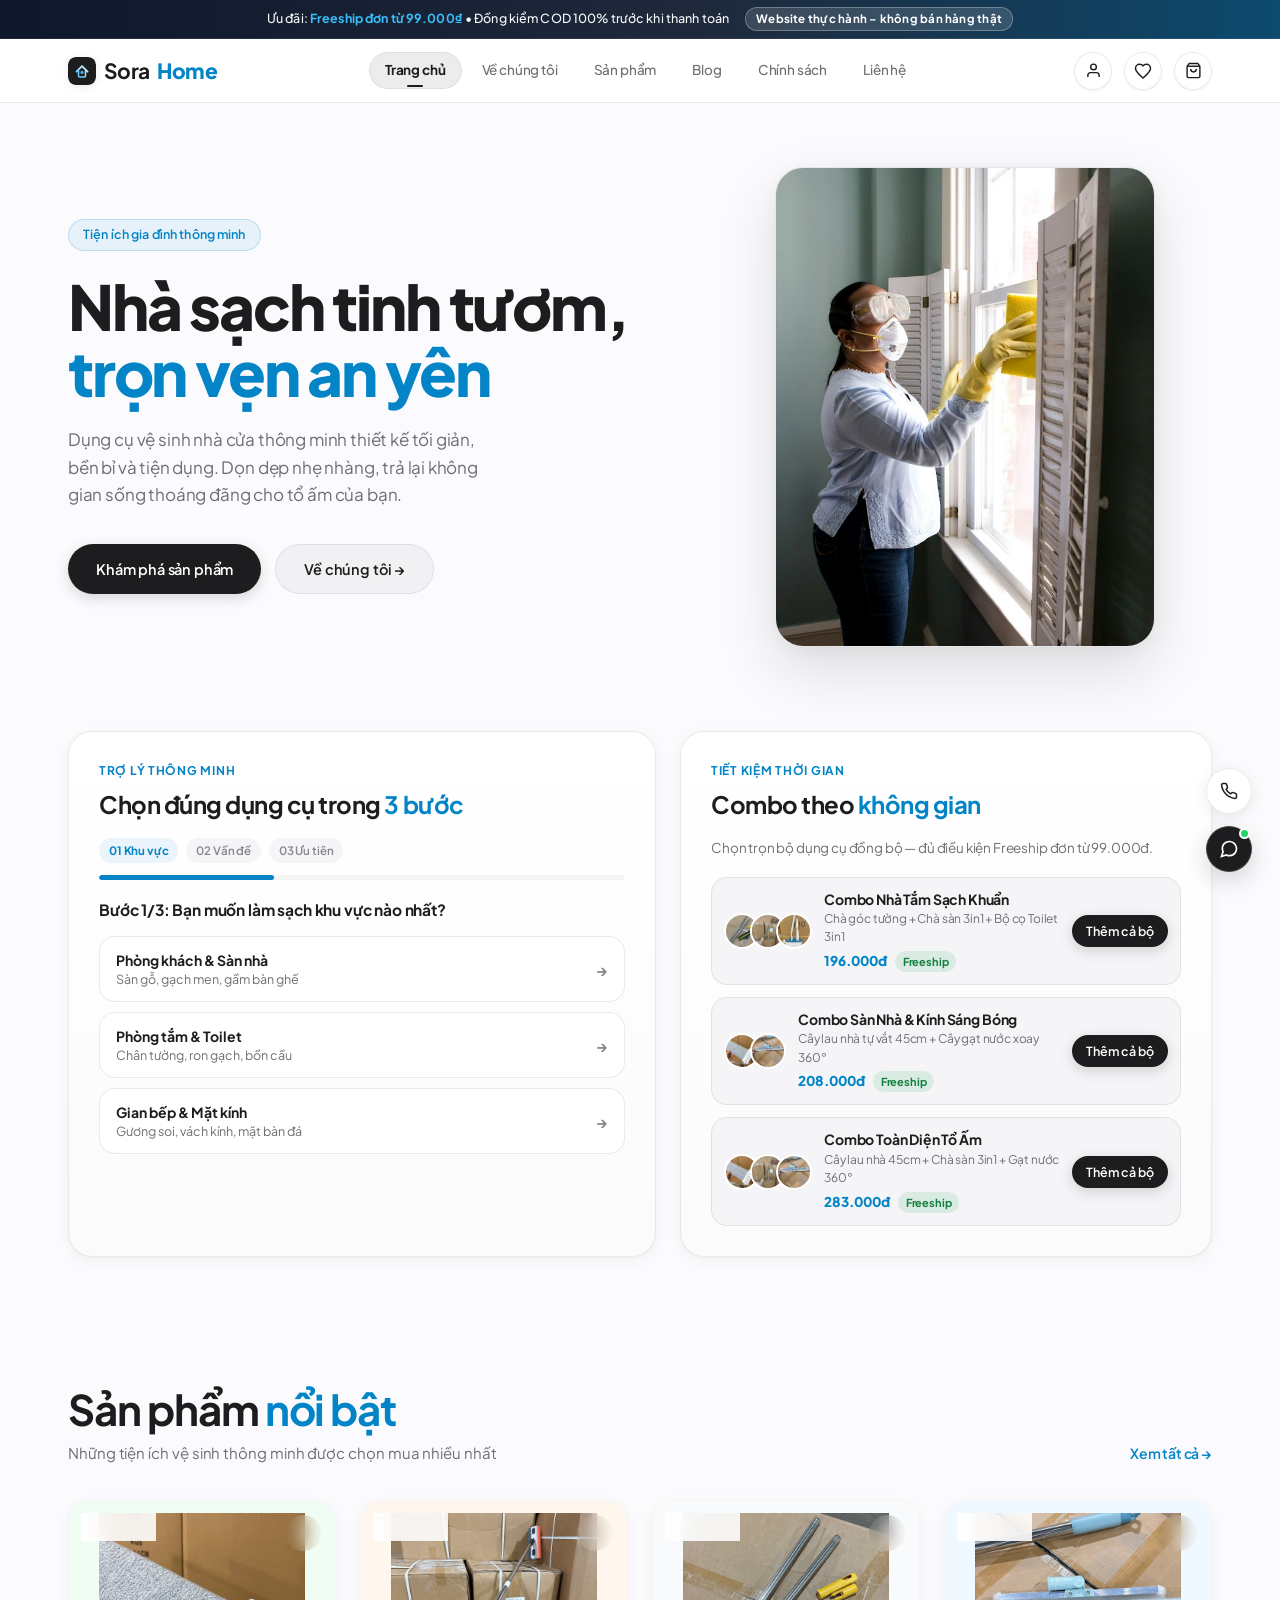
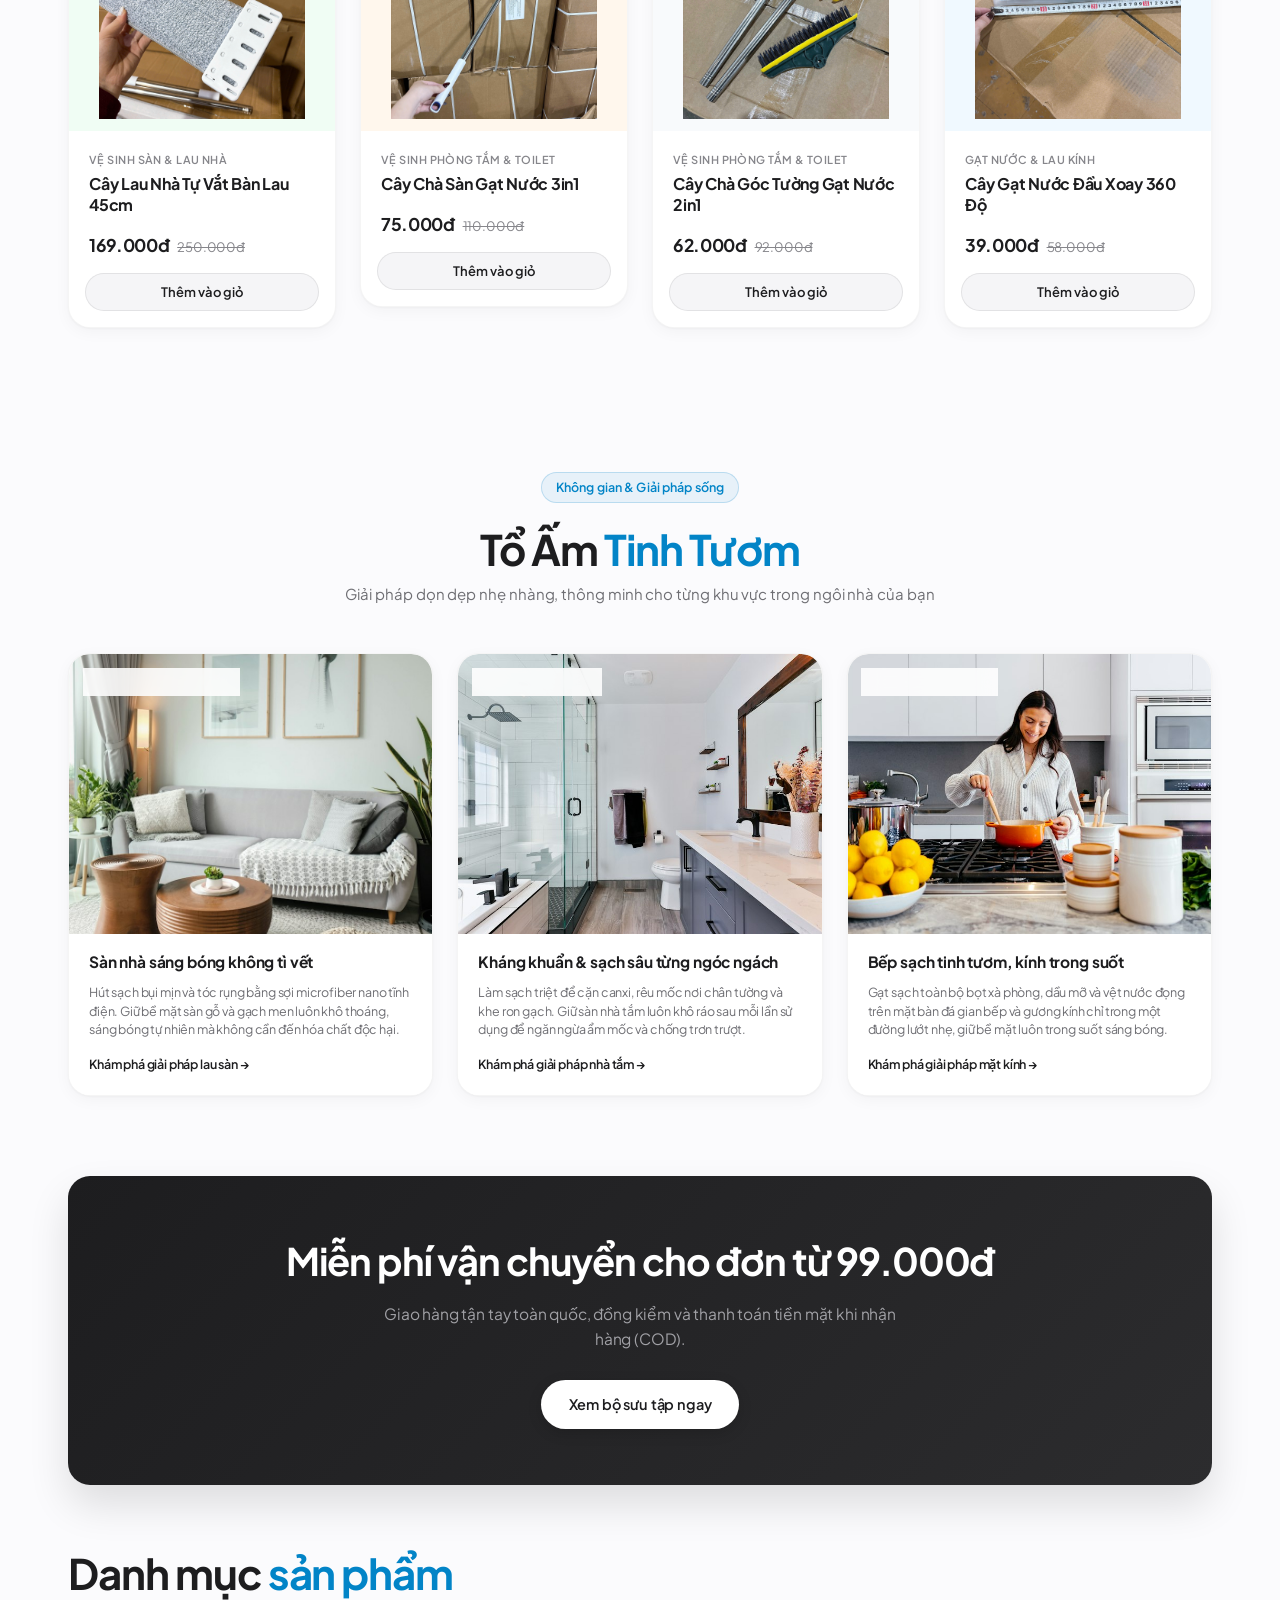
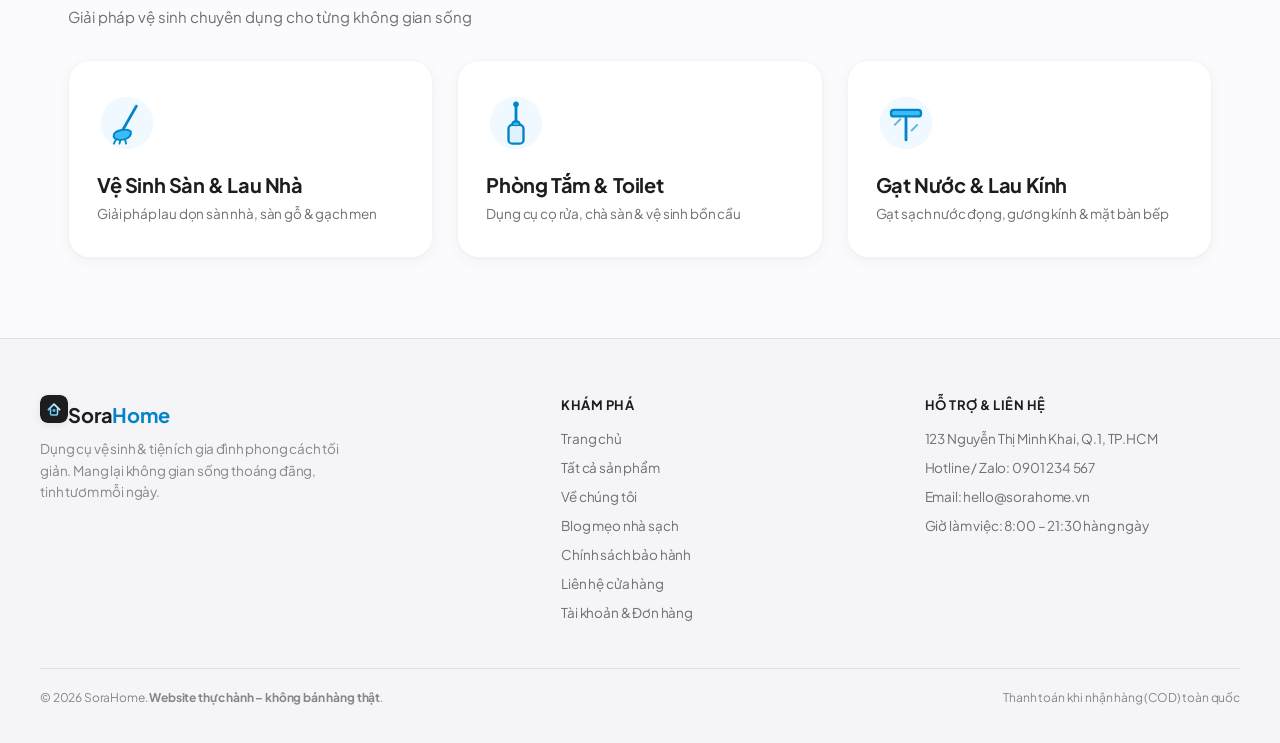
==== commit d8664a85: "style: đưa Trợ lý thông minh lên ngay dưới Hero và nâng cấp giao diện" ====
--- a/index.html
+++ b/index.html
@@ -37,68 +37,6 @@
   </div>
 </section>
 
-<!-- Featured products -->
-<section class="featured scroll-reveal">
-  <div class="featured-header">
-    <div>
-      <h2 class="section-title">Sản phẩm <em>nổi bật</em></h2>
-      <p class="section-sub">Những tiện ích vệ sinh thông minh được chọn mua nhiều nhất</p>
-    </div>
-    <a href="products.html" class="see-all-link">Xem tất cả →</a>
-  </div>
-  <div class="product-grid" id="featured-grid"></div>
-</section>
-
-<!-- Solutions: Giải pháp không gian sống (Editorial Living Spaces) -->
-<section class="lookbook-section scroll-reveal" id="lookbook">
-  <div class="lookbook-header">
-    <div class="hero-eyebrow">Không gian & Giải pháp sống</div>
-    <h2 class="section-title">Tổ Ấm <em>Tinh Tươm</em></h2>
-    <p class="section-sub">Giải pháp dọn dẹp nhẹ nhàng, thông minh cho từng khu vực trong ngôi nhà của bạn</p>
-  </div>
-
-  <div class="lookbook-grid">
-    <!-- Space 1: Living Room -->
-    <a href="products.html?cat=floor" class="lookbook-card scroll-reveal delay-1" style="text-decoration:none; color:inherit; display:block;">
-      <div class="lookbook-img-box">
-        <span class="lookbook-overlay-tag">Phòng Khách & Sàn Nhà</span>
-        <img src="images/lifestyle/living-space-livingroom.jpg" alt="Sàn nhà sáng bóng không tì vết" class="lookbook-real-img" loading="lazy"/>
-      </div>
-      <div class="lookbook-meta">
-        <div class="lookbook-style-title">Sàn nhà sáng bóng không tì vết</div>
-        <p class="lookbook-tip">Hút sạch bụi mịn và tóc rụng bằng sợi microfiber nano tĩnh điện. Giữ bề mặt sàn gỗ và gạch men luôn khô thoáng, sáng bóng tự nhiên mà không cần đến hóa chất độc hại.</p>
-        <span class="btn-shop-look">Khám phá giải pháp lau sàn →</span>
-      </div>
-    </a>
-
-    <!-- Space 2: Bathroom -->
-    <a href="products.html?cat=bathroom" class="lookbook-card scroll-reveal delay-2" style="text-decoration:none; color:inherit; display:block;">
-      <div class="lookbook-img-box">
-        <span class="lookbook-overlay-tag">Phòng Tắm & Toilet</span>
-        <img src="images/lifestyle/living-space-bathroom.jpg" alt="Kháng khuẩn & sạch sâu từng ngóc ngách" class="lookbook-real-img" loading="lazy"/>
-      </div>
-      <div class="lookbook-meta">
-        <div class="lookbook-style-title">Kháng khuẩn & sạch sâu từng ngóc ngách</div>
-        <p class="lookbook-tip">Làm sạch triệt để cặn canxi, rêu mốc nơi chân tường và khe ron gạch. Giữ sàn nhà tắm luôn khô ráo sau mỗi lần sử dụng để ngăn ngừa ẩm mốc và chống trơn trượt.</p>
-        <span class="btn-shop-look">Khám phá giải pháp nhà tắm →</span>
-      </div>
-    </a>
-
-    <!-- Space 3: Kitchen -->
-    <a href="products.html?cat=glass" class="lookbook-card scroll-reveal delay-3" style="text-decoration:none; color:inherit; display:block;">
-      <div class="lookbook-img-box">
-        <span class="lookbook-overlay-tag">Gian Bếp & Mặt Kính</span>
-        <img src="images/lifestyle/living-space-kitchen.jpg" alt="Bếp sạch tinh tươm, kính trong suốt" class="lookbook-real-img" loading="lazy"/>
-      </div>
-      <div class="lookbook-meta">
-        <div class="lookbook-style-title">Bếp sạch tinh tươm, kính trong suốt</div>
-        <p class="lookbook-tip">Gạt sạch toàn bộ bọt xà phòng, dầu mỡ và vệt nước đọng trên mặt bàn đá gian bếp và gương kính chỉ trong một đường lướt nhẹ, giữ bề mặt luôn trong suốt sáng bóng.</p>
-        <span class="btn-shop-look">Khám phá giải pháp mặt kính →</span>
-      </div>
-    </a>
-  </div>
-</section>
-
 <!-- Smart Assistant Quiz (3 Steps) & Space Combos -->
 <section class="smart-section scroll-reveal" id="smart-tools">
   <div class="smart-grid">
@@ -106,6 +44,7 @@
     <div class="smart-card quiz-card">
       <div class="smart-eyebrow">Trợ lý thông minh</div>
       <h2 class="smart-title">Chọn đúng dụng cụ trong <em>3 bước</em></h2>
+      <div class="quiz-steps-pills" id="quiz-steps-pills"></div>
       <div class="quiz-progress">
         <div class="quiz-progress-bar" id="quiz-progress-bar" style="width:33.33%"></div>
       </div>
@@ -119,6 +58,68 @@
       <p style="font-size:13.5px; color:var(--apple-secondary); margin-bottom:18px;">Chọn trọn bộ dụng cụ đồng bộ — đủ điều kiện Freeship đơn từ 99.000đ.</p>
       <div id="combo-list" class="combo-list"></div>
     </div>
+  </div>
+</section>
+
+<!-- Featured products -->
+<section class="featured scroll-reveal">
+  <div class="featured-header">
+    <div>
+      <h2 class="section-title">Sản phẩm <em>nổi bật</em></h2>
+      <p class="section-sub">Những tiện ích vệ sinh thông minh được chọn mua nhiều nhất</p>
+    </div>
+    <a href="products.html" class="see-all-link">Xem tất cả →</a>
+  </div>
+  <div class="product-grid" id="featured-grid"></div>
+</section>
+
+<!-- Solutions: Giải pháp không gian sống (Editorial Living Spaces) -->
+<section class="lookbook-section scroll-reveal" id="lookbook">
+  <div class="lookbook-header">
+    <div class="hero-eyebrow">Không gian & Giải pháp sống</div>
+    <h2 class="section-title">Tổ Ấm <em>Tinh Tươm</em></h2>
+    <p class="section-sub">Giải pháp dọn dẹp nhẹ nhàng, thông minh cho từng khu vực trong ngôi nhà của bạn</p>
+  </div>
+
+  <div class="lookbook-grid">
+    <!-- Space 1: Living Room -->
+    <a href="products.html?cat=floor" class="lookbook-card scroll-reveal delay-1" style="text-decoration:none; color:inherit; display:block;">
+      <div class="lookbook-img-box">
+        <span class="lookbook-overlay-tag">Phòng Khách & Sàn Nhà</span>
+        <img src="images/lifestyle/living-space-livingroom.jpg" alt="Sàn nhà sáng bóng không tì vết" class="lookbook-real-img" loading="lazy"/>
+      </div>
+      <div class="lookbook-meta">
+        <div class="lookbook-style-title">Sàn nhà sáng bóng không tì vết</div>
+        <p class="lookbook-tip">Hút sạch bụi mịn và tóc rụng bằng sợi microfiber nano tĩnh điện. Giữ bề mặt sàn gỗ và gạch men luôn khô thoáng, sáng bóng tự nhiên mà không cần đến hóa chất độc hại.</p>
+        <span class="btn-shop-look">Khám phá giải pháp lau sàn →</span>
+      </div>
+    </a>
+
+    <!-- Space 2: Bathroom -->
+    <a href="products.html?cat=bathroom" class="lookbook-card scroll-reveal delay-2" style="text-decoration:none; color:inherit; display:block;">
+      <div class="lookbook-img-box">
+        <span class="lookbook-overlay-tag">Phòng Tắm & Toilet</span>
+        <img src="images/lifestyle/living-space-bathroom.jpg" alt="Kháng khuẩn & sạch sâu từng ngóc ngách" class="lookbook-real-img" loading="lazy"/>
+      </div>
+      <div class="lookbook-meta">
+        <div class="lookbook-style-title">Kháng khuẩn & sạch sâu từng ngóc ngách</div>
+        <p class="lookbook-tip">Làm sạch triệt để cặn canxi, rêu mốc nơi chân tường và khe ron gạch. Giữ sàn nhà tắm luôn khô ráo sau mỗi lần sử dụng để ngăn ngừa ẩm mốc và chống trơn trượt.</p>
+        <span class="btn-shop-look">Khám phá giải pháp nhà tắm →</span>
+      </div>
+    </a>
+
+    <!-- Space 3: Kitchen -->
+    <a href="products.html?cat=glass" class="lookbook-card scroll-reveal delay-3" style="text-decoration:none; color:inherit; display:block;">
+      <div class="lookbook-img-box">
+        <span class="lookbook-overlay-tag">Gian Bếp & Mặt Kính</span>
+        <img src="images/lifestyle/living-space-kitchen.jpg" alt="Bếp sạch tinh tươm, kính trong suốt" class="lookbook-real-img" loading="lazy"/>
+      </div>
+      <div class="lookbook-meta">
+        <div class="lookbook-style-title">Bếp sạch tinh tươm, kính trong suốt</div>
+        <p class="lookbook-tip">Gạt sạch toàn bộ bọt xà phòng, dầu mỡ và vệt nước đọng trên mặt bàn đá gian bếp và gương kính chỉ trong một đường lướt nhẹ, giữ bề mặt luôn trong suốt sáng bóng.</p>
+        <span class="btn-shop-look">Khám phá giải pháp mặt kính →</span>
+      </div>
+    </a>
   </div>
 </section>
 
--- a/style.css
+++ b/style.css
@@ -5741,21 +5741,52 @@
 .smart-section {
   max-width: 1200px;
   margin: 0 auto;
-  padding: 0 28px 72px;
+  padding: 20px 28px 64px;
 }
 
 .smart-grid {
   display: grid;
-  grid-template-columns: 1fr 1fr;
+  grid-template-columns: 1.05fr 0.95fr;
   gap: 24px;
+  align-items: stretch;
 }
 
 .smart-card {
-  background: var(--apple-surface);
-  border: 1px solid var(--apple-border-light);
-  border-radius: var(--radius-lg);
-  padding: 28px;
+  background: linear-gradient(180deg, #ffffff 0%, #fbfbfd 100%);
+  border: 1px solid var(--apple-border);
+  border-radius: 24px;
+  padding: 30px;
   box-shadow: var(--shadow-card);
+  display: flex;
+  flex-direction: column;
+}
+
+.quiz-steps-pills {
+  display: flex;
+  gap: 8px;
+  flex-wrap: wrap;
+  margin-bottom: 12px;
+}
+
+.quiz-step-pill {
+  font-size: 11.5px;
+  font-weight: 600;
+  padding: 4px 10px;
+  border-radius: var(--radius-pill);
+  background: var(--apple-surface-secondary);
+  color: var(--apple-tertiary);
+  transition: all var(--spring-quick);
+}
+
+.quiz-step-pill.active {
+  background: var(--accent-rose-soft);
+  color: var(--accent-rose);
+  font-weight: 700;
+}
+
+.quiz-step-pill.done {
+  background: rgba(22, 163, 74, 0.1);
+  color: #15803d;
 }
 
 .smart-eyebrow {
@@ -5810,18 +5841,34 @@
 
 .quiz-opt-btn {
   text-align: left;
-  padding: 13px 16px;
+  padding: 14px 16px;
   border-radius: var(--radius-md);
   border: 1px solid var(--apple-border);
-  background: var(--apple-surface-secondary);
+  background: var(--apple-surface);
+  display: flex;
+  align-items: center;
+  justify-content: space-between;
+  gap: 12px;
   transition: all var(--spring-quick);
 }
 
 .quiz-opt-btn:hover {
-  background: #ffffff;
+  background: var(--accent-rose-soft);
   border-color: var(--accent-rose);
   box-shadow: var(--shadow-subtle);
   transform: translateY(-1px);
+}
+
+.quiz-opt-arrow {
+  font-size: 15px;
+  font-weight: 700;
+  color: var(--apple-tertiary);
+  transition: transform var(--spring-quick), color var(--spring-quick);
+}
+
+.quiz-opt-btn:hover .quiz-opt-arrow {
+  color: var(--accent-rose);
+  transform: translateX(3px);
 }
 
 .quiz-opt-title {
@@ -5984,6 +6031,126 @@
   }
 }
 
+/* ── Blog Page & Reader Modal ── */
+.blog-grid {
+  display: grid;
+  grid-template-columns: repeat(auto-fit, minmax(280px, 1fr));
+  gap: 24px;
+}
+
+.blog-card {
+  background: var(--apple-surface);
+  border: 1px solid var(--apple-border-light);
+  border-radius: var(--radius-lg);
+  overflow: hidden;
+  box-shadow: var(--shadow-card);
+  cursor: pointer;
+  transition: transform 0.3s var(--spring-snappy), box-shadow 0.3s ease;
+  display: flex;
+  flex-direction: column;
+}
+
+.blog-card:hover {
+  transform: translateY(-4px);
+  box-shadow: var(--shadow-hover);
+}
+
+.blog-card-img-wrap {
+  position: relative;
+  height: 200px;
+  overflow: hidden;
+  background: var(--apple-surface-secondary);
+}
+
+.blog-card-img-wrap img {
+  width: 100%;
+  height: 100%;
+  object-fit: cover;
+  transition: transform 0.5s var(--spring-snappy);
+}
+
+.blog-card:hover .blog-card-img-wrap img {
+  transform: scale(1.04);
+}
+
+.blog-tag {
+  display: inline-block;
+  padding: 4px 10px;
+  border-radius: var(--radius-pill);
+  background: var(--accent-rose-soft);
+  color: var(--accent-rose);
+  font-size: 11.5px;
+  font-weight: 700;
+}
+
+.blog-tag-float {
+  position: absolute;
+  top: 12px;
+  left: 12px;
+  background: rgba(255, 255, 255, 0.92);
+  backdrop-filter: blur(10px);
+  -webkit-backdrop-filter: blur(10px);
+}
+
+.blog-card-body {
+  padding: 20px;
+  display: flex;
+  flex-direction: column;
+  flex: 1;
+}
+
+.blog-meta {
+  font-size: 12px;
+  color: var(--apple-tertiary);
+  margin-bottom: 6px;
+}
+
+.blog-card-title {
+  font-size: 17px;
+  font-weight: 700;
+  color: var(--apple-black);
+  line-height: 1.35;
+  margin-bottom: 8px;
+}
+
+.blog-card-excerpt {
+  font-size: 13.5px;
+  color: var(--apple-secondary);
+  line-height: 1.55;
+  margin-bottom: 14px;
+  flex: 1;
+}
+
+.blog-modal-box {
+  max-width: 680px !important;
+  width: 94vw !important;
+  max-height: 88vh;
+  overflow-y: auto;
+  text-align: left !important;
+  padding: 26px !important;
+}
+
+.blog-modal-img {
+  width: 100%;
+  height: 240px;
+  object-fit: cover;
+  border-radius: var(--radius-md);
+  margin-bottom: 18px;
+}
+
+.blog-modal-content p {
+  font-size: 14.5px;
+  color: var(--apple-black);
+  line-height: 1.7;
+  margin-bottom: 12px;
+}
+
+.blog-rec-box {
+  margin-top: 20px;
+  padding-top: 16px;
+  border-top: 1px solid var(--apple-border);
+}
+
 /* ── Accessibility: Reduced Motion ── */
 @media (prefers-reduced-motion: reduce) {
   html {
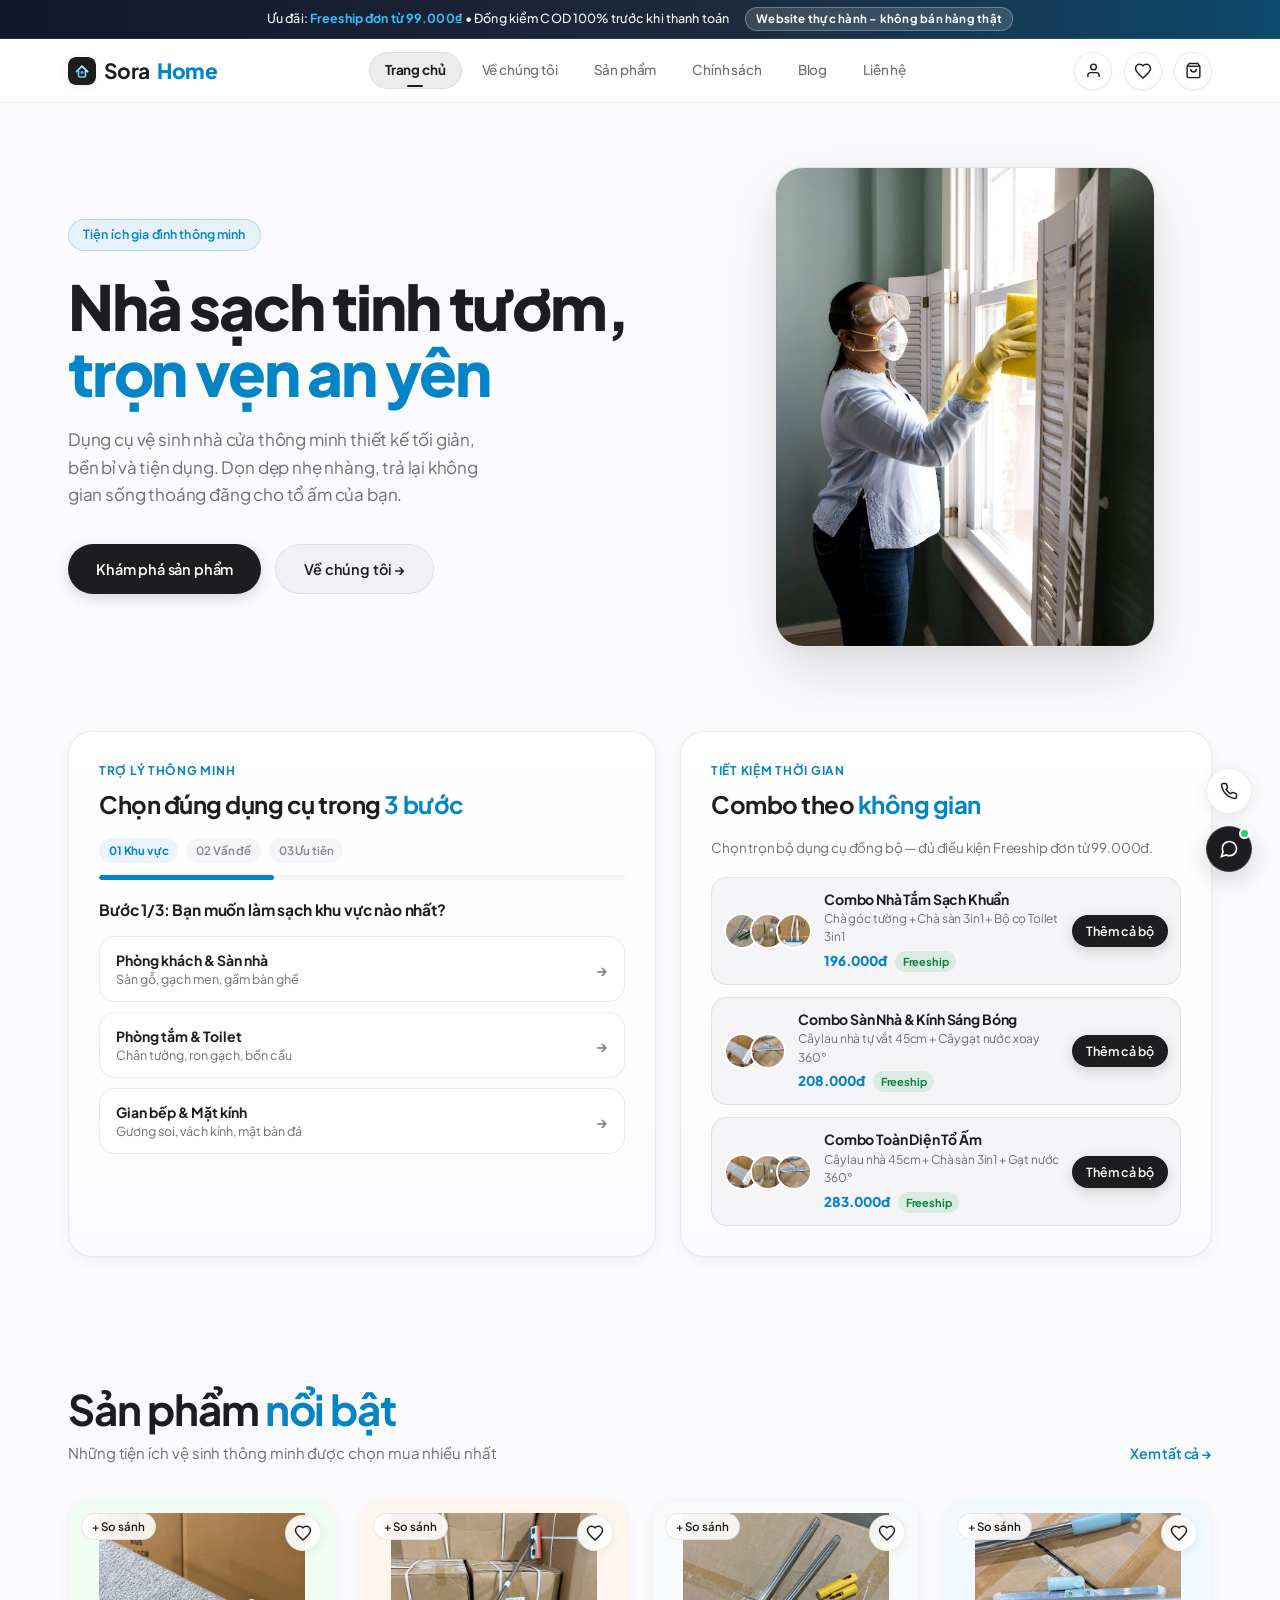
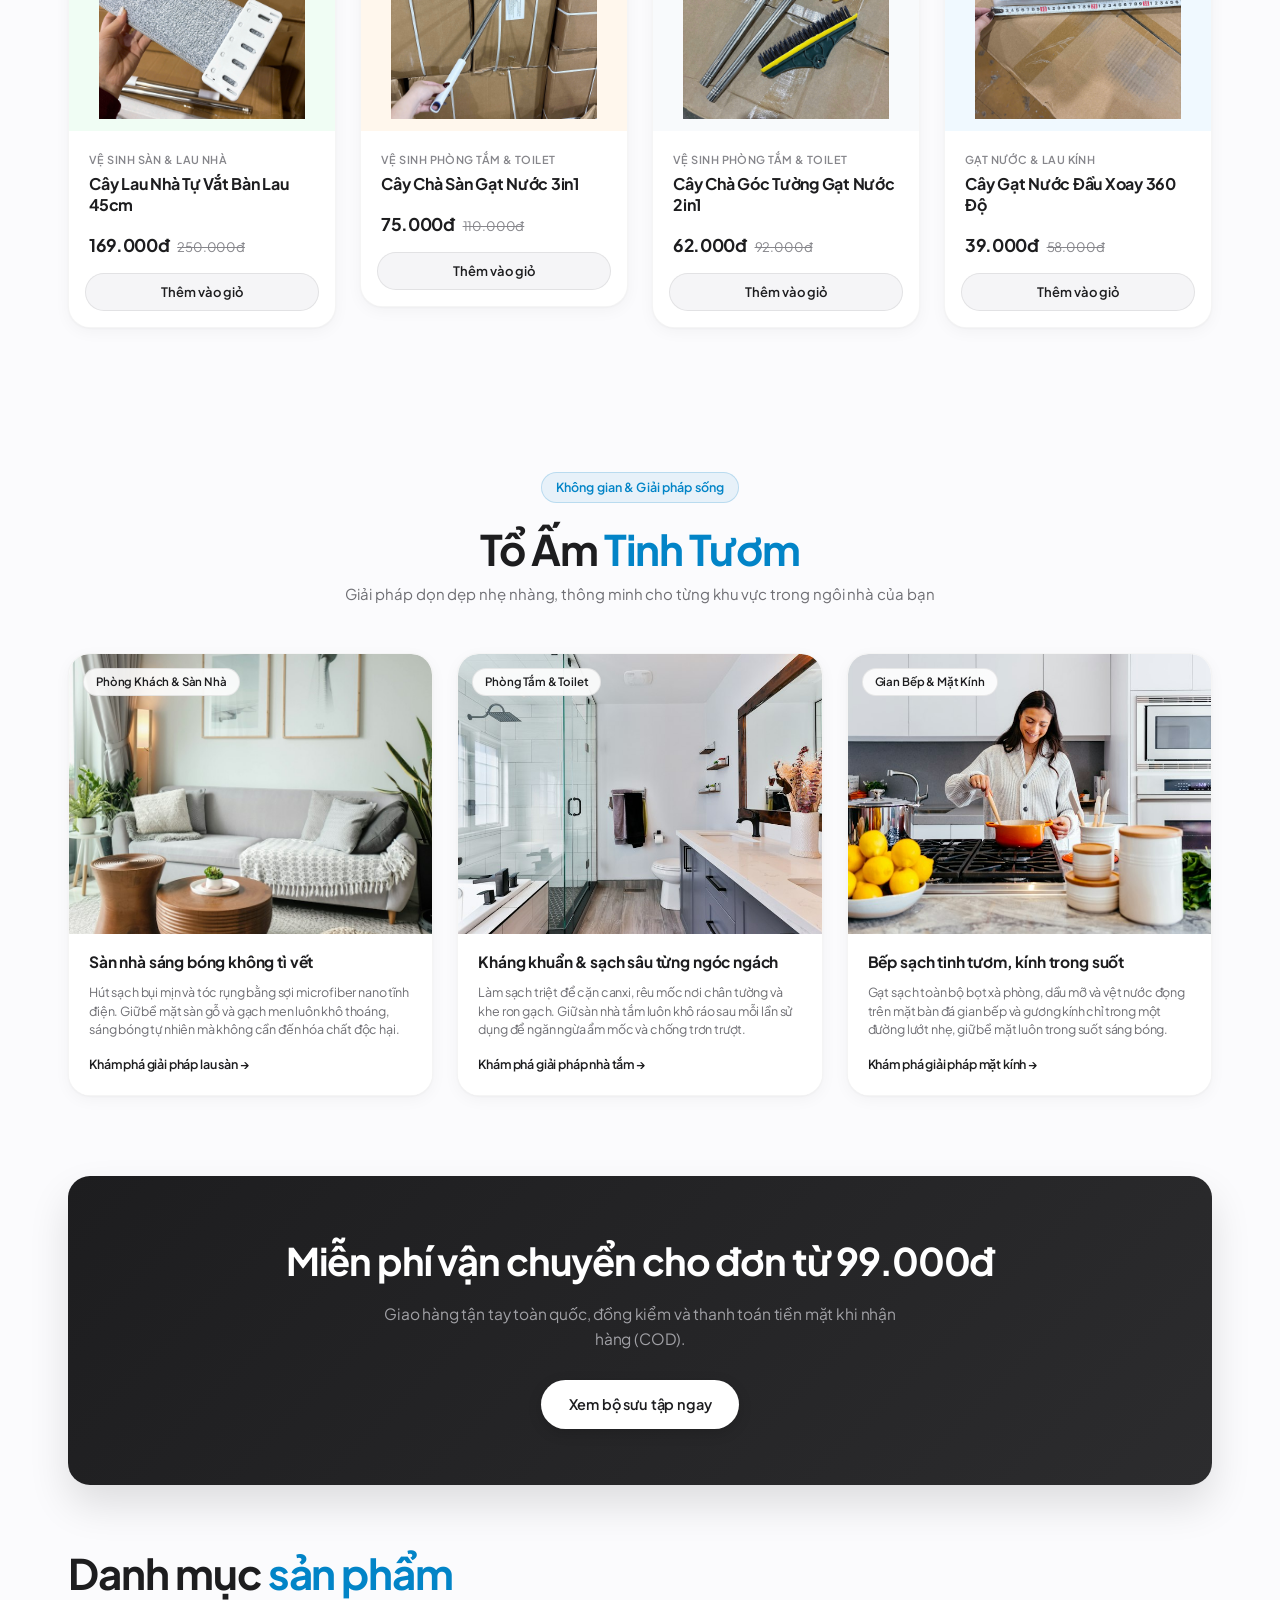
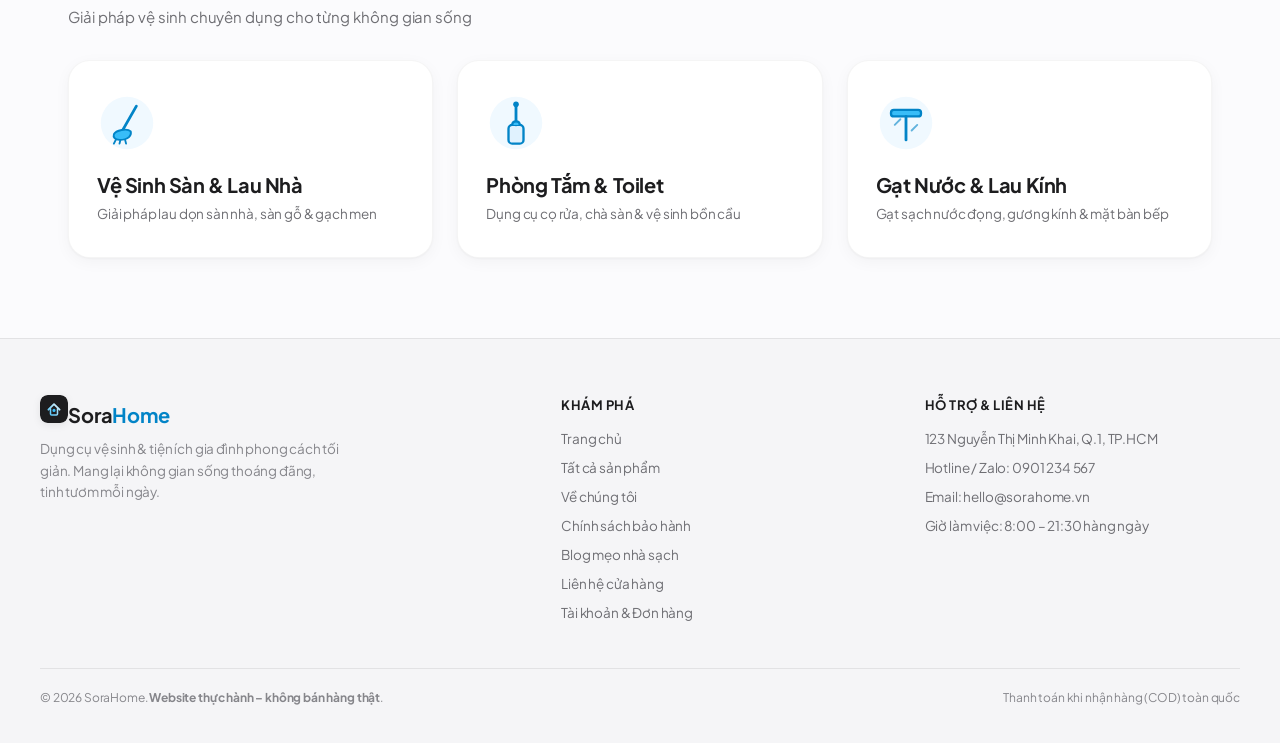
==== commit c6894d87: "chore: add Google Analytics G-4RBCGC3QDS and auto-sync rule" ====
--- a/index.html
+++ b/index.html
@@ -1,6 +1,15 @@
 ﻿<!DOCTYPE html>
 <html lang="vi">
 <head>
+  <!-- Google tag (gtag.js) -->
+  <script async src="https://www.googletagmanager.com/gtag/js?id=G-4RBCGC3QDS"></script>
+  <script>
+    window.dataLayer = window.dataLayer || [];
+    function gtag(){dataLayer.push(arguments);}
+    gtag('js', new Date());
+
+    gtag('config', 'G-4RBCGC3QDS');
+  </script>
   <meta charset="UTF-8"/>
   <meta name="viewport" content="width=device-width, initial-scale=1.0"/>
   <title>SoraHome — Dụng cụ vệ sinh & Giải pháp nhà sạch tối giản</title>
